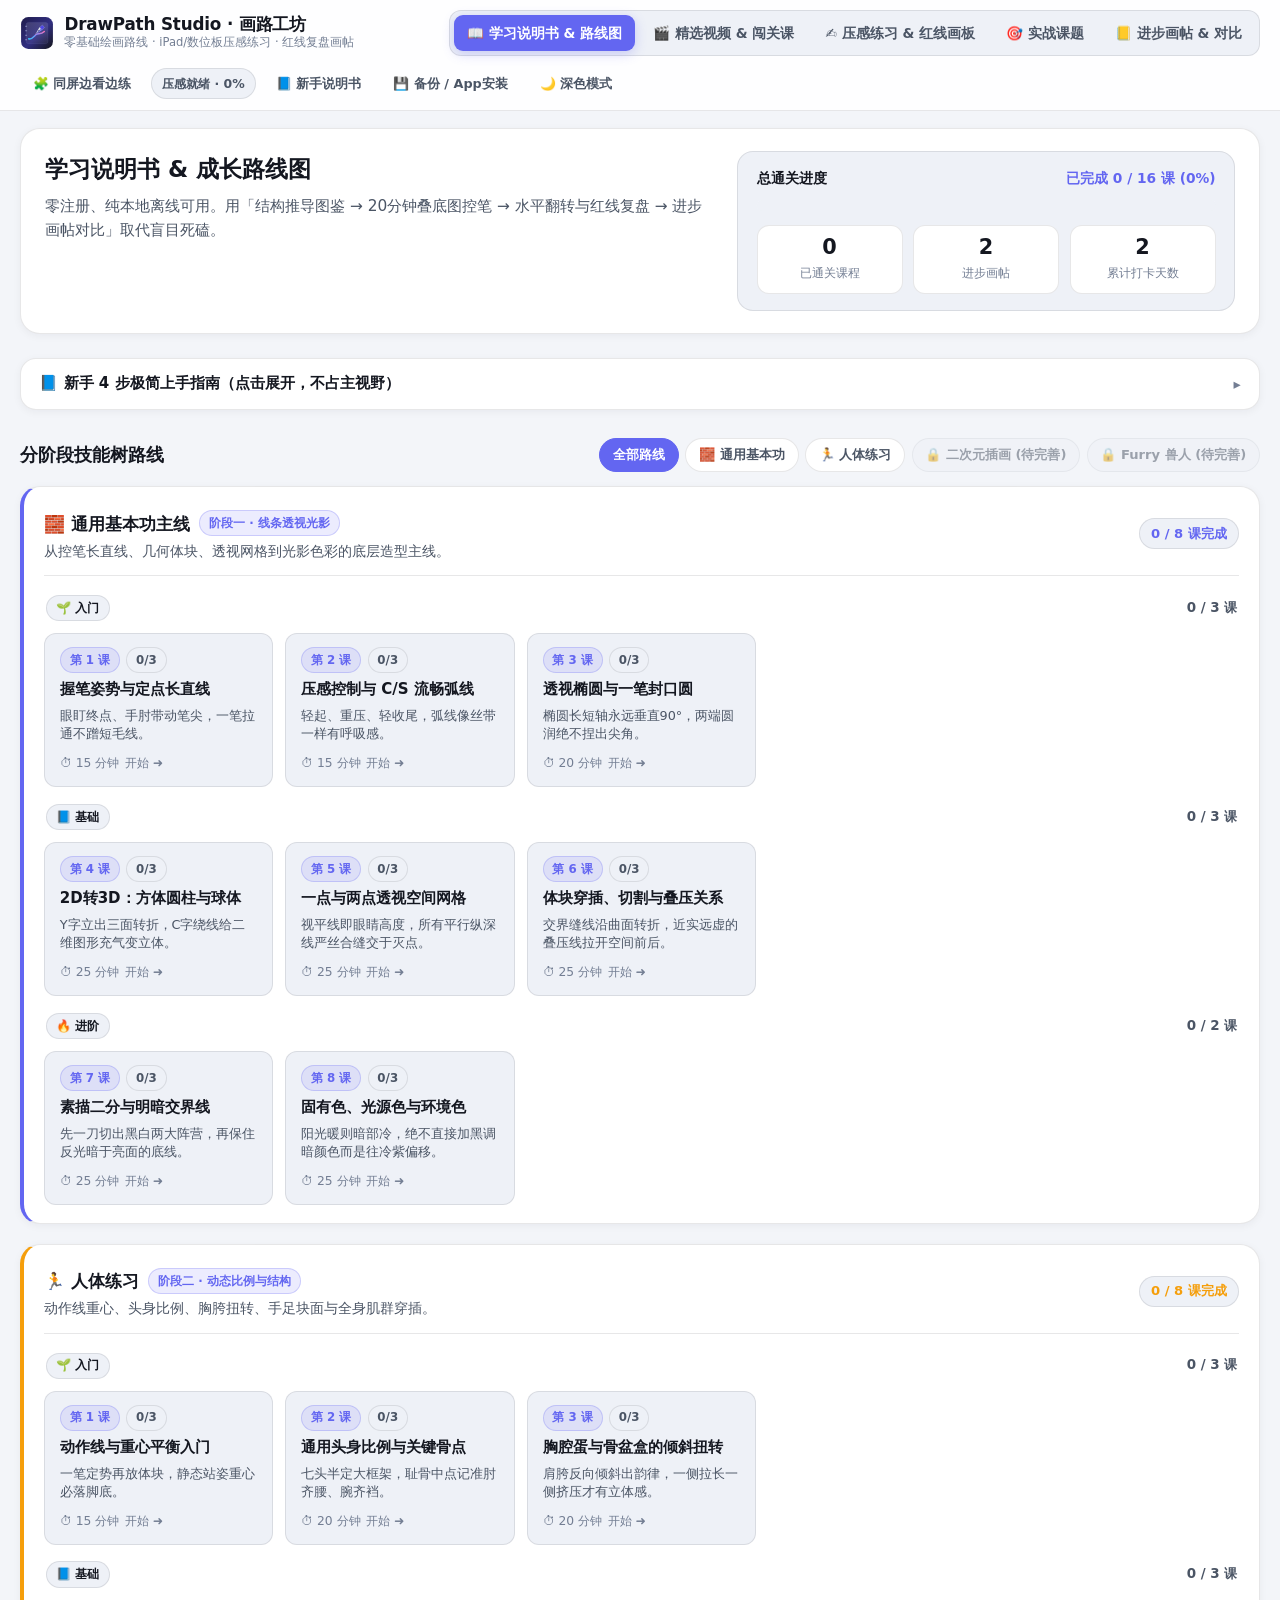
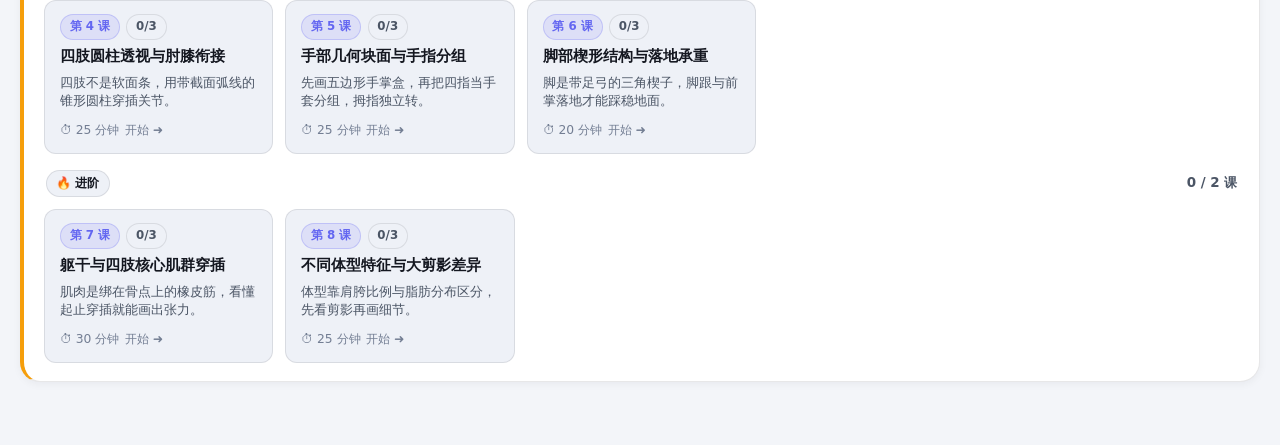
==== index.html @ d70377de "feat: initial release of DrawPath Studio (Core & Figure tracks active, Anime/Furry shelved for contr" ====
<!DOCTYPE html>
<html lang="zh-CN">
<head>
  <meta charset="UTF-8">
  <meta name="viewport" content="width=device-width, initial-scale=1.0, maximum-scale=1.0, user-scalable=no">
  <meta name="color-scheme" content="light dark">
  <meta name="theme-color" content="#13151a">
  <meta name="apple-mobile-web-app-capable" content="yes">
  <meta name="apple-mobile-web-app-status-bar-style" content="black-translucent">
  <meta name="apple-mobile-web-app-title" content="画路工坊">
  <title>DrawPath Studio · 画路工坊</title>
  <link rel="manifest" href="./manifest.webmanifest">
  <link rel="icon" href="./assets/icon.svg" type="image/svg+xml">
  <link rel="apple-touch-icon" href="./assets/icon.svg">
  <link rel="stylesheet" href="./styles/main.css">
</head>
<body>
  <header class="app-header">
    <div class="header-brand">
      <img src="./assets/icon.svg" alt="" class="brand-logo" width="34" height="34">
      <div class="brand-copy">
        <h1>DrawPath Studio · 画路工坊</h1>
        <span class="brand-subtitle">零基础绘画路线 · iPad/数位板压感练习 · 红线复盘画帖</span>
      </div>
    </div>

    <nav class="main-nav" aria-label="主功能导航">
      <button type="button" class="nav-tab active" data-view="roadmap">📖 学习说明书 &amp; 路线图</button>
      <button type="button" class="nav-tab" data-view="lessons">🎬 精选视频 &amp; 闯关课</button>
      <button type="button" class="nav-tab" data-view="canvas">✍️ 压感练习 &amp; 红线画板</button>
      <button type="button" class="nav-tab" data-view="challenges">🎯 实战课题</button>
      <button type="button" class="nav-tab" data-view="journal">📒 进步画帖 &amp; 对比</button>
    </nav>

    <div class="header-actions">
      <button type="button" id="btn-split-mode" class="btn btn-ghost btn-sm" aria-pressed="false" title="宽屏同屏模式：左边看课程或实战课题，右边直接画板练习">🧩 同屏边看边练</button>
      <span id="live-pressure-pill" class="pressure-pill" aria-live="polite">压感就绪 · 0%</span>
      <button type="button" id="btn-open-onboarding" class="btn btn-ghost btn-sm">📘 新手说明书</button>
      <button type="button" id="btn-open-backup" class="btn btn-ghost btn-sm">💾 备份 / App安装</button>
      <button type="button" id="btn-theme-toggle" class="btn btn-ghost btn-sm" aria-label="切换浅色或深色主题">🌓 切换主题</button>
    </div>
  </header>

  <main id="app-main" class="app-main">
    <!-- View 1: Roadmap & Onboarding -->
    <section id="view-roadmap" class="view-section active" aria-labelledby="heading-roadmap">
      <div class="roadmap-hero">
        <div class="roadmap-hero-copy">
          <h2 id="heading-roadmap">学习说明书 &amp; 成长路线图</h2>
          <p class="section-lead">零注册、纯本地离线可用。用「结构推导图鉴 → 20分钟叠底图控笔 → 水平翻转与红线复盘 → 进步画帖对比」取代盲目死磕。</p>
        </div>

        <div class="roadmap-stats-card">
          <div class="progress-summary-row">
            <label for="overall-progress-bar">总通关进度</label>
            <span id="overall-progress-text" class="progress-text">已完成 0 / 16 课 (0%)</span>
          </div>
          <progress id="overall-progress-bar" value="0" max="100" style="--brand-hue: 250;"></progress>
          <div class="stats-grid">
            <div class="stat-tile">
              <strong id="stat-completed-lessons" class="stat-value">0</strong>
              <span class="stat-label">已通关课程</span>
            </div>
            <div class="stat-tile">
              <strong id="stat-journal-count" class="stat-value">0</strong>
              <span class="stat-label">进步画帖</span>
            </div>
            <div class="stat-tile">
              <strong id="stat-streak-days" class="stat-value">0</strong>
              <span class="stat-label">累计打卡天数</span>
            </div>
          </div>
        </div>
      </div>

      <section class="roadmap-block" aria-label="新手上手指南">
        <details id="onboarding-details" class="onboarding-collapsible">
          <summary class="onboarding-summary-bar">📘 新手 4 步极简上手指南（点击展开，不占主视野）</summary>
          <div id="onboarding-cards-container" class="onboarding-grid"></div>
        </details>
      </section>

      <section class="roadmap-block" aria-labelledby="heading-skill-tree">
        <div class="section-header-row">
          <h3 id="heading-skill-tree">分阶段技能树路线</h3>
          <div class="track-filter-group" role="group" aria-label="按绘画路线筛选">
            <button type="button" class="track-filter-btn active" data-track="all">全部路线</button>
            <button type="button" class="track-filter-btn" data-track="core">🧱 通用基本功</button>
            <button type="button" class="track-filter-btn" data-track="figure">🏃 人体练习</button>
            <button type="button" class="track-filter-btn is-locked" disabled title="底图与课程完善中，暂未开放">🔒 二次元插画 (待完善)</button>
            <button type="button" class="track-filter-btn is-locked" disabled title="底图与课程完善中，暂未开放">🔒 Furry 兽人 (待完善)</button>
          </div>
        </div>
        <div id="skill-tree-container" class="skill-tree-container"></div>
      </section>
    </section>

    <!-- View 2: Lessons & Video Practice -->
    <section id="view-lessons" class="view-section" aria-labelledby="heading-lessons">
      <div class="view-toolbar-bar">
        <h2 id="heading-lessons">精选视频 &amp; 闯关课</h2>
        <div class="lessons-filter-controls">
          <div class="inline-control">
            <label for="lesson-track-select">筛选分支：</label>
            <select id="lesson-track-select">
              <option value="all">全部课程</option>
              <option value="core">🧱 通用基本功主线</option>
              <option value="figure">🏃 人体练习</option>
              <option value="anime" disabled>🔒 二次元角色插画 (待完善暂锁)</option>
              <option value="furry" disabled>🔒 Furry / 兽人专项 (待完善暂锁)</option>
            </select>
          </div>
          <div class="inline-control">
            <label for="lesson-tier-select">难度：</label>
            <select id="lesson-tier-select">
              <option value="all">全部难度</option>
              <option value="beginner">🌱 入门</option>
              <option value="foundation">📘 基础</option>
              <option value="advanced">🔥 进阶</option>
            </select>
          </div>
        </div>
      </div>

      <div class="lessons-layout">
        <aside id="lesson-list-sidebar" class="lesson-list-sidebar" aria-label="课程列表"></aside>
        <div id="lesson-detail-container" class="lesson-detail-container">
          <div class="empty-state">请从左侧选择一节闯关课开始学习。</div>
        </div>
      </div>
    </section>

    <!-- View 3: Pressure-Sensitive Canvas & Redline Studio -->
    <section id="view-canvas" class="view-section" aria-labelledby="heading-canvas">
      <div class="canvas-workspace-header">
        <h2 id="heading-canvas">压感练习 &amp; 红线画板</h2>
        <span class="workspace-tips">快捷键：Ctrl+Z 撤销 · Ctrl+Y 重做 · H 水平翻转 · iPad 请开启防误触</span>
      </div>

      <div class="canvas-toolbar canvas-toolbar-primary" role="toolbar" aria-label="画笔、颜色与压感工具栏">
        <div class="toolbar-group brush-group" role="group" aria-label="画笔模式">
          <button type="button" class="brush-btn active" data-brush="pencil" title="铅笔：压感同时控制粗细与浓淡">✏️ 铅笔</button>
          <button type="button" class="brush-btn" data-brush="gpen" title="G笔：二次元清脆勾线与出锋">🖋️ G笔</button>
          <button type="button" class="brush-btn" data-brush="redline" title="红线笔：半透明鲜亮批注纠错">🖍️ 红线笔</button>
          <button type="button" class="brush-btn" data-brush="marker" title="马克笔：平头半透明叠色与阴影二分">🖌️ 马克笔</button>
          <button type="button" class="brush-btn" data-brush="eraser" title="橡皮擦：擦除当前激活图层">🧽 橡皮</button>
        </div>

        <div class="toolbar-group color-group" role="group" aria-label="常用色板">
          <button type="button" class="color-swatch active" data-color="#1e293b" style="background-color: #1e293b;" aria-label="深墨灰 #1e293b"></button>
          <button type="button" class="color-swatch" data-color="#ef4444" style="background-color: #ef4444;" aria-label="纠错红 #ef4444"></button>
          <button type="button" class="color-swatch" data-color="#3b82f6" style="background-color: #3b82f6;" aria-label="草稿蓝 #3b82f6"></button>
          <button type="button" class="color-swatch" data-color="#10b981" style="background-color: #10b981;" aria-label="结构绿 #10b981"></button>
          <button type="button" class="color-swatch" data-color="#f59e0b" style="background-color: #f59e0b;" aria-label="暖橙黄 #f59e0b"></button>
          <button type="button" class="color-swatch" data-color="#8b5cf6" style="background-color: #8b5cf6;" aria-label="紫罗兰 #8b5cf6"></button>
          <button type="button" class="color-swatch color-swatch-light" data-color="#ffffff" style="background-color: #ffffff;" aria-label="纯白色 #ffffff"></button>
          <input type="color" id="canvas-color-picker" value="#1e293b" aria-label="自定义画笔颜色">
        </div>

        <div class="toolbar-group slider-group">
          <label for="brush-size-slider">粗细</label>
          <input type="range" id="brush-size-slider" min="1" max="60" value="8">
          <span id="brush-size-label" class="range-value">8px</span>
        </div>

        <div class="toolbar-group slider-group">
          <label for="brush-stabilizer-slider">抖动修正</label>
          <input type="range" id="brush-stabilizer-slider" min="0" max="10" value="3">
          <span id="brush-stabilizer-label" class="range-value">3</span>
        </div>

        <div class="toolbar-group">
          <label for="pressure-curve-select">压感曲线</label>
          <select id="pressure-curve-select">
            <option value="soft">柔和 (轻压敏锐)</option>
            <option value="normal" selected>标准 (线性)</option>
            <option value="hard">硬朗 (重压爆发)</option>
          </select>
        </div>

        <div class="toolbar-group">
          <label class="checkbox-pill">
            <input type="checkbox" id="toggle-pen-only">
            <span>仅触控笔防误触</span>
          </label>
        </div>
      </div>

      <div class="canvas-toolbar canvas-toolbar-secondary" role="toolbar" aria-label="底图、图层与保存控制栏">
        <div class="toolbar-group">
          <label for="canvas-template-select">练习底图</label>
          <select id="canvas-template-select">
            <option value="">无底图(白纸)</option>
          </select>
        </div>

        <div class="toolbar-group slider-group">
          <label for="template-opacity-slider">底图透明度</label>
          <input type="range" id="template-opacity-slider" min="0" max="100" value="45">
          <span id="template-opacity-label" class="range-value">45%</span>
        </div>

        <div class="toolbar-group">
          <label for="canvas-grid-select">网格</label>
          <select id="canvas-grid-select">
            <option value="none">无网格</option>
            <option value="grid">方格与三分线</option>
            <option value="perspective">两点透视射线</option>
            <option value="crosshair">中心十字对角线</option>
          </select>
        </div>

        <div class="toolbar-group">
          <input type="file" id="upload-redline-input" accept="image/*" hidden>
          <button type="button" id="btn-upload-redline" class="btn btn-sm">📂 导入外部作品画红线</button>
          <button type="button" id="btn-open-3d-modal" class="btn btn-sm btn-accent-subtle" title="打开 Sketchfab 3D 模型（电猫 Zeraora / 头骨 / 人体）与外部 3D 摆姿舱">🧊 3D 模型参考舱</button>
          <button type="button" id="btn-paste-clipboard-ref" class="btn btn-sm" title="将刚截取的 3D 模型截图 (Ctrl+V) 粘贴为半透明练习底图或悬浮参考">📋 粘贴3D截图 (Ctrl+V)</button>
          <button type="button" id="btn-toggle-ref-pinboard" class="btn btn-sm" aria-pressed="false" title="打开或关闭画板角落悬浮参考图小窗">📌 悬浮参考窗</button>
        </div>

        <div class="toolbar-group layer-group" role="group" aria-label="图层管理">
          <div class="layer-chip">
            <button type="button" class="layer-btn active" data-layer="draft">草稿层</button>
            <label class="layer-eye" title="显示或隐藏草稿层">
              <input type="checkbox" id="toggle-layer-draft" checked aria-label="显示草稿层"> 👁
            </label>
          </div>
          <div class="layer-chip">
            <button type="button" class="layer-btn" data-layer="ink">正稿/红线层</button>
            <label class="layer-eye" title="显示或隐藏正稿/红线层">
              <input type="checkbox" id="toggle-layer-ink" checked aria-label="显示正稿/红线层"> 👁
            </label>
          </div>
        </div>

        <div class="toolbar-group canvas-actions-group">
          <button type="button" id="btn-flip-horizontal" class="btn btn-sm" aria-pressed="false">🪞 水平翻转查崩坏</button>
          <button type="button" id="btn-canvas-undo" class="btn btn-sm">↩ 撤销</button>
          <button type="button" id="btn-canvas-redo" class="btn btn-sm">↪ 重做</button>
          <button type="button" id="btn-canvas-clear" class="btn btn-sm btn-danger-ghost">🗑 清空当前层</button>
          <button type="button" id="btn-save-to-journal" class="btn btn-primary btn-sm">💾 存入进步画帖</button>
          <button type="button" id="btn-download-png" class="btn btn-sm">⬇ 导出PNG</button>
        </div>
      </div>

      <div id="canvas-stage" class="canvas-stage">
        <div id="canvas-transform-wrapper" class="canvas-transform-wrapper">
          <canvas id="canvas-layer-template" width="1200" height="900"></canvas>
          <canvas id="canvas-layer-draft" width="1200" height="900"></canvas>
          <canvas id="canvas-layer-ink" width="1200" height="900"></canvas>
          <canvas id="canvas-layer-cursor" width="1200" height="900"></canvas>
        </div>

        <aside id="floating-ref-pinboard" class="floating-ref-pinboard" hidden aria-label="角落悬浮参考图小窗">
          <div id="floating-ref-pinboard-header" class="pinboard-header" title="按住此处拖动小窗位置">
            <span class="pinboard-title">📌 3D / 画师参考小窗</span>
            <div class="pinboard-header-actions">
              <button type="button" id="btn-pinboard-size" class="pinboard-icon-btn" title="切换小窗大小">小 / 大</button>
              <button type="button" id="btn-pinboard-to-template" class="pinboard-icon-btn pinboard-action-primary" title="将此图设为画布半透明底图用于描红蓝结构线">↘ 垫入画布当底图</button>
              <input type="file" id="pinboard-upload-input" accept="image/*" hidden>
              <button type="button" id="btn-pinboard-upload" class="pinboard-icon-btn" title="选择本地参考图">📂 换图</button>
              <button type="button" id="btn-pinboard-close" class="pinboard-icon-btn" aria-label="关闭悬浮参考窗">✕</button>
            </div>
          </div>
          <div class="pinboard-body">
            <img id="pinboard-img" class="pinboard-img" alt="参考图预览" hidden>
            <div id="pinboard-empty-hint" class="pinboard-empty-hint">
              <p><strong>还没贴入参考图</strong></p>
              <p>按 <code>Ctrl+V</code> 粘贴 3D 截图（如 Zeraora / Posemaniacs / PoseMy.Art），或点击上方 <strong>📂 换图</strong> 上传参考图。</p>
            </div>
          </div>
        </aside>
      </div>

      <div id="canvas-telemetry" class="canvas-telemetry">
        <span class="telemetry-item">输入设备：<strong id="telemetry-device">等待落笔</strong></span>
        <span class="telemetry-item">实时压感：<strong id="telemetry-pressure">0%</strong></span>
        <progress id="telemetry-pressure-bar" value="0" max="100"></progress>
        <span class="telemetry-item">笔锋倾角：<strong id="telemetry-tilt">0°, 0°</strong></span>
      </div>
    </section>

    <!-- View 4: Combined Practice Challenges & Random Prompt Generator -->
    <section id="view-challenges" class="view-section" aria-labelledby="heading-challenges">
      <div class="view-toolbar-bar">
        <div>
          <h2 id="heading-challenges">🎯 实战课题 &amp; 综合创作挑战</h2>
          <p class="section-sub">把学到的结构、人体与光影串起来画整张练习，支持一键带构图框进画板或用外部 App 交作业。</p>
        </div>
      </div>

      <div id="challenge-random-card" class="challenge-random-card">
        <div class="challenge-random-header">
          <div>
            <h3>🎲 随机灵感出题器</h3>
            <p class="section-sub">不知道画什么？抽一道「构图 + 画风 + 姿态 + 光影」组合题直接开练！</p>
          </div>
          <button type="button" id="btn-roll-challenge" class="btn btn-primary">🎲 随机抽一道综合题</button>
        </div>
        <div id="random-challenge-output" class="random-challenge-output"></div>
      </div>

      <div class="challenge-filter-bar">
        <div class="challenge-tier-group" role="group" aria-label="按难度筛选实战课题">
          <button type="button" class="challenge-tier-btn active" data-tier="all">全部难度</button>
          <button type="button" class="challenge-tier-btn" data-tier="beginner">🌱 入门</button>
          <button type="button" class="challenge-tier-btn" data-tier="foundation">📘 基础</button>
          <button type="button" class="challenge-tier-btn" data-tier="advanced">🔥 进阶</button>
        </div>

        <select id="challenge-track-select" aria-label="按路线筛选课题">
          <option value="all">全部路线</option>
          <option value="core">🧱 通用基本功</option>
          <option value="figure">🏃 人体练习</option>
          <option value="anime" disabled>🔒 二次元插画 (待完善暂锁)</option>
          <option value="furry" disabled>🔒 Furry 兽人 (待完善暂锁)</option>
        </select>
      </div>

      <div id="challenge-list-grid" class="challenge-grid"></div>
    </section>

    <!-- View 5: Progress Journal & Before/After Comparator -->
    <section id="view-journal" class="view-section" aria-labelledby="heading-journal">
      <div class="view-toolbar-bar">
        <div class="journal-title-block">
          <h2 id="heading-journal">进步画帖 &amp; 对比墙</h2>
          <p class="section-sub">把网页控笔练图、Procreate/CSP 外部临摹和红线复盘按时间线存下来，随时生成前后对比分享卡。</p>
        </div>
        <div class="journal-actions">
          <button type="button" id="btn-new-external-post" class="btn btn-primary">📤 上传外部App作品打卡</button>
          <button type="button" id="btn-open-compare" class="btn btn-secondary">⚖️ 前后进步对比 &amp; 生成分享卡</button>
        </div>
      </div>

      <div class="journal-filters-bar">
        <select id="journal-filter-track" aria-label="按路线筛选画帖">
          <option value="all">全部路线</option>
          <option value="core">🧱 通用基本功</option>
          <option value="figure">🏃 人体练习</option>
          <option value="anime" disabled>🔒 二次元插画 (待完善暂锁)</option>
          <option value="furry" disabled>🔒 Furry 兽人 (待完善暂锁)</option>
        </select>

        <select id="journal-filter-source" aria-label="按来源筛选画帖">
          <option value="all">全部来源</option>
          <option value="web">✍️ 网页压感练习</option>
          <option value="external">📱 外部App作品</option>
          <option value="redline">🖍️ 红线复盘</option>
        </select>

        <input type="search" id="journal-search-input" placeholder="🔍 搜索画帖标题、心得或课程..." aria-label="搜索画帖">
      </div>

      <div id="journal-gallery-grid" class="journal-gallery-grid"></div>
    </section>
  </main>

  <!-- Dialog 1: Beginner Onboarding Manual -->
  <dialog id="dialog-onboarding" closedby="any" aria-labelledby="title-onboarding">
    <div class="dialog-header">
      <h2 id="title-onboarding">📘 DrawPath Studio 新手学习说明书</h2>
      <form method="dialog">
        <button type="submit" class="dialog-close-btn" aria-label="关闭说明书">✕</button>
      </form>
    </div>
    <div class="dialog-body onboarding-manual-content">
      <div class="manual-block">
        <h3>1. 为什么新手建议从「控笔 + 体块」而不是直接画完稿头像开始？</h3>
        <p>很多新手卡在「眼睛会了手不会」：线条抖、脸型左右歪、人体像塞棉花。每天只花 <strong>20 分钟</strong>，先在练习画板里叠着透视网格和体块底图练稳手腕、分清正面/侧面交界线，再去画人体动态、二次元或 Furry，进步速度会翻倍。</p>
      </div>
      <div class="manual-block">
        <h3>2. 两大秒懂自检神技：水平翻转 + 红线复盘</h3>
        <ul>
          <li><strong>🪞 水平翻转查崩坏（快捷键 H）</strong>：大脑看久了自己的画会自动“脑补对称”。点一下水平翻转，歪掉的下巴、跑偏的眼位、倾斜的重心会立刻暴露。</li>
          <li><strong>🖍️ 外部软件 + 红线工作流</strong>：在 Procreate / Clip Studio Paint / SAI 画完后，点击画板里的「📂 导入外部作品画红线」，它会自动放到低层并切到「正稿/红线层」与红色纠错笔，直接圈出透视与结构问题并存入画帖复盘！</li>
        </ul>
      </div>
      <div class="manual-block">
        <h3>3. iPad Apple Pencil &amp; 数位板压感设置贴士</h3>
        <ul>
          <li>在画板顶部勾选 <strong>「仅触控笔防误触」</strong>，手掌就能自然贴在 iPad 屏幕上画画而不会误触线条。</li>
          <li>线条太抖时把 <strong>「抖动修正」</strong> 调到 4~7；想轻松画出最细笔锋可以把 <strong>「压感曲线」</strong> 设为「柔和」。</li>
          <li>没有数位板用鼠标时，画板会自动根据运笔速度模拟粗细出锋，同样能练控笔与结构推导！</li>
        </ul>
      </div>
      <div class="manual-block">
        <h3>4. 添加到主屏幕变成独立离线 App (PWA)</h3>
        <p>在 iPad Safari 点击右上角「分享」→「添加到主屏幕」，或在电脑 Chrome / Edge 地址栏右侧点击「安装」，即可像本地软件一样全屏运行、离线练画。</p>
      </div>
    </div>
    <div class="dialog-footer">
      <form method="dialog">
        <button type="submit" class="btn btn-primary">明白了，开始我的绘画之旅！</button>
      </form>
    </div>
  </dialog>

  <!-- Dialog 2: Save Post / External Upload -->
  <dialog id="dialog-save-post" closedby="any" aria-labelledby="title-save-post">
    <div class="dialog-header">
      <h2 id="title-save-post">💾 存入进步画帖</h2>
      <form method="dialog">
        <button type="submit" class="dialog-close-btn" aria-label="关闭弹窗">✕</button>
      </form>
    </div>
    <form id="save-post-form" class="dialog-body form-stack">
      <div class="post-preview-container">
        <img id="post-preview-img" src="" alt="作品缩略图预览" hidden>
      </div>

      <div class="form-field">
        <label for="post-title-input">作品标题</label>
        <input type="text" id="post-title-input" required placeholder="例如：Day 2 · 二次元十字球侧面与下颌线练习">
      </div>

      <div class="form-row-2">
        <div class="form-field">
          <label for="post-lesson-select">关联课程</label>
          <select id="post-lesson-select"></select>
        </div>
        <div class="form-field">
          <label for="post-source-select">作品来源</label>
          <select id="post-source-select">
            <option value="web">✍️ 网页压感练习</option>
            <option value="external">📱 外部App打卡 (Procreate/CSP)</option>
            <option value="redline">🖍️ 红线复盘纠错</option>
          </select>
        </div>
      </div>

      <div class="form-row-2">
        <div class="form-field">
          <label for="post-duration-input">练习时长 (分钟)</label>
          <input type="number" id="post-duration-input" min="1" max="600" value="20">
        </div>
        <div class="form-field">
          <label for="post-rating-select">本次自评</label>
          <select id="post-rating-select">
            <option value="5">⭐⭐⭐⭐⭐ 5分 · 超有手感</option>
            <option value="4">⭐⭐⭐⭐ 4分 · 结构顺手</option>
            <option value="3" selected>⭐⭐⭐ 3分 · 正常推进</option>
            <option value="2">⭐⭐ 2分 · 发现卡点</option>
            <option value="1">⭐ 1分 · 初次摸索</option>
          </select>
        </div>
      </div>

      <div class="form-field">
        <label for="post-notes-input">练习心得 / 水平翻转自检记录</label>
        <textarea id="post-notes-input" rows="3" placeholder="记录今天抓住了哪个结构关键，或者准备重点改哪里..."></textarea>
      </div>

      <div class="dialog-footer-actions">
        <button type="button" id="btn-send-upload-to-redline" class="btn btn-secondary">🖍️ 送入画板做红线批注</button>
        <button type="submit" id="btn-confirm-save-post" class="btn btn-primary">✅ 确认存入画帖</button>
      </div>
    </form>
  </dialog>

  <!-- Dialog 3: Add Custom Bilibili / YouTube Video -->
  <dialog id="dialog-add-video" closedby="any" aria-labelledby="title-add-video">
    <div class="dialog-header">
      <h2 id="title-add-video">🎬 收藏自定义教学视频</h2>
      <form method="dialog">
        <button type="submit" class="dialog-close-btn" aria-label="关闭弹窗">✕</button>
      </form>
    </div>
    <form id="add-video-form" class="dialog-body form-stack">
      <input type="hidden" id="custom-video-lesson-id" value="">

      <div class="form-field">
        <label for="custom-video-title">视频标题</label>
        <input type="text" id="custom-video-title" required placeholder="例如：零基础彻底讲透二次元十字球透视">
      </div>

      <div class="form-field">
        <label for="custom-video-url">B站 / YouTube 链接 (支持自动内嵌播放)</label>
        <input type="text" id="custom-video-url" required placeholder="粘贴 https://www.bilibili.com/video/BV... 或 YouTube 视频链接">
      </div>

      <div class="form-field">
        <label for="custom-video-author">UP主 / 作者名</label>
        <input type="text" id="custom-video-author" placeholder="例如：某绘画讲师">
      </div>

      <div class="form-field">
        <label for="custom-video-notes">重点时间轴 / 学习笔记</label>
        <textarea id="custom-video-notes" rows="3" placeholder="例如：02:15 侧脸颧骨转折点，06:40 耳朵位置高低对比"></textarea>
      </div>

      <div class="dialog-footer-actions">
        <button type="submit" class="btn btn-primary">➕ 添加并关联本课</button>
      </div>
    </form>
  </dialog>

  <!-- Dialog 4: Before / After Progress Comparator -->
  <dialog id="dialog-compare" class="dialog-wide" closedby="any" aria-labelledby="title-compare">
    <div class="dialog-header">
      <h2 id="title-compare">⚖️ 前后进步对比 &amp; 生成分享卡</h2>
      <form method="dialog">
        <button type="submit" class="dialog-close-btn" aria-label="关闭弹窗">✕</button>
      </form>
    </div>
    <div class="dialog-body">
      <div class="compare-controls">
        <div class="form-field">
          <label for="compare-select-before">对比起点 (Before)</label>
          <select id="compare-select-before"></select>
        </div>
        <div class="form-field">
          <label for="compare-select-after">最新进步 (After)</label>
          <select id="compare-select-after"></select>
        </div>
      </div>

      <div class="compare-canvas-wrap">
        <canvas id="compare-export-canvas" width="1400" height="820"></canvas>
      </div>

      <div class="dialog-footer-actions">
        <button type="button" id="btn-download-compare-card" class="btn btn-primary">⬇ 下载高清进步对比卡 PNG</button>
        <form method="dialog">
          <button type="submit" class="btn btn-ghost">关闭</button>
        </form>
      </div>
    </div>
  </dialog>

  <!-- Dialog 5: Local Backup & PWA Install Guide -->
  <dialog id="dialog-backup" closedby="any" aria-labelledby="title-backup">
    <div class="dialog-header">
      <h2 id="title-backup">💾 数据备份 &amp; App 安装指南</h2>
      <form method="dialog">
        <button type="submit" class="dialog-close-btn" aria-label="关闭弹窗">✕</button>
      </form>
    </div>
    <div class="dialog-body backup-dialog-body">
      <section class="backup-section">
        <h3>1. 纯本地数据备份与跨设备迁移 (零注册)</h3>
        <p>你的所有课程打卡进度、收藏视频与进步画帖图片都保存在浏览器本地 IndexedDB 中，不会上传任何服务器。换设备（例如从电脑同步到 iPad）或清理浏览器前，建议导出 JSON 备份：</p>
        <div class="backup-actions-row">
          <button type="button" id="btn-export-json" class="btn btn-primary">📤 导出完整 JSON 备份</button>
          <div class="import-group">
            <input type="file" id="input-import-json" accept="application/json">
            <button type="button" id="btn-import-json" class="btn btn-secondary">📥 恢复导入备份</button>
          </div>
        </div>
      </section>

      <section class="backup-section">
        <h3>2. 安装为 iPad / 桌面独立 App (支持离线练习)</h3>
        <div class="pwa-guide-grid">
          <div class="pwa-guide-card">
            <h4>📱 iPad / iPhone (Safari)</h4>
            <ol>
              <li>用 Safari 打开本站（建议使用 HTTPS 或本地局域网地址）。</li>
              <li>点击浏览器右上角的 <strong>「分享」</strong> 图标（方框带向上箭头）。</li>
              <li>在菜单中往下滑，选择 <strong>「添加到主屏幕」</strong> → 点击「添加」。</li>
              <li>从桌面图标启动即可全屏无地址栏，配合 Apple Pencil 防误触顺滑练画！</li>
            </ol>
          </div>
          <div class="pwa-guide-card">
            <h4>💻 Windows / macOS (Chrome / Edge)</h4>
            <ol>
              <li>在地址栏右侧找到 <strong>「安装 DrawPath Studio」</strong> 图标（带加号的电脑/应用图标）。</li>
              <li>点击 <strong>「安装」</strong>，网站会作为独立窗口程序出现在桌面或开始菜单。</li>
              <li>支持数位板 Wintab / Windows Ink 真实压感，无网环境下也能查看教程与画图！</li>
            </ol>
          </div>
        </div>
      </section>
    </div>
    <div class="dialog-footer">
      <form method="dialog">
        <button type="submit" class="btn btn-ghost">关闭</button>
      </form>
    </div>
  </dialog>

  <!-- Dialog 6: 3D Reference Studio (Sketchfab & External 3D Pose Tools) -->
  <dialog id="dialog-3d-studio" class="dialog-wide" closedby="any" aria-labelledby="title-3d-studio">
    <div class="dialog-header">
      <h2 id="title-3d-studio">🧊 3D 模型旋转参考舱 · Sketchfab &amp; 三大摆姿站</h2>
      <form method="dialog">
        <button type="submit" class="dialog-close-btn" aria-label="关闭弹窗">✕</button>
      </form>
    </div>
    <div class="dialog-body pose3d-dialog-body">
      <div class="pose3d-topbar">
        <div id="pose3d-preset-pills" class="pose3d-preset-pills" role="group" aria-label="精选教学 3D 模型预设"></div>
        <form id="pose3d-search-form" class="pose3d-search-bar">
          <input type="search" id="pose3d-search-input" placeholder="输入 Sketchfab 关键词（如 Zeraora / Kemono / Asaro）或直接粘贴模型链接…" aria-label="搜索 Sketchfab 3D 模型或粘贴链接">
          <button type="submit" id="btn-pose3d-search" class="btn btn-primary btn-sm">🔍 搜 Sketchfab 3D 模型</button>
        </form>
      </div>

      <div id="pose3d-results-strip" class="pose3d-results-strip" aria-label="Sketchfab 候选 3D 模型缩略图"></div>

      <div id="pose3d-iframe-stage" class="pose3d-iframe-stage"></div>

      <div class="pose3d-stage-footer">
        <div id="pose3d-tip-banner" class="pose3d-tip-banner"></div>
        <div class="pose3d-stage-actions">
          <button type="button" id="btn-pose3d-dock-split" class="btn btn-secondary btn-sm">🧩 开启「左 3D 模型 + 右压感画板」同屏边看边练</button>
        </div>
      </div>

      <div class="pose3d-external-section">
        <div class="pose3d-external-head">
          <strong>🌐 外部 3D 摆姿神站联动（Posemaniacs · PoseMy.Art · JustSketch.me）</strong>
          <span class="pose3d-workflow-tip">💡 旋转到想练的角度 → Win+Shift+S / iPad 截屏复制 → 在画板按 Ctrl+V 即可一键垫底描结构线或贴到角落悬浮窗对临！</span>
        </div>
        <div id="pose3d-external-sites" class="external-3d-sites-bar"></div>
      </div>
    </div>
  </dialog>

  <script type="module" src="./js/app.js"></script>
</body>
</html>
---- styles/main.css ----
/* ==========================================================================
   DrawPath Studio · 画路工坊 — Design System & Responsive Styles
   ========================================================================== */

:root {
  color-scheme: light dark;

  --brand-hue: 250;
  --brand: #6366f1;
  --brand-hover: #4f46e5;
  --brand-soft: rgba(99, 102, 241, 0.12);
  --brand-glow: rgba(99, 102, 241, 0.28);

  --accent-pink: #ec4899;
  --accent-amber: #f59e0b;
  --accent-emerald: #10b981;
  --accent-red: #ef4444;
  --accent-blue: #3b82f6;

  /* Light Theme Tokens */
  --bg-app: #f3f5f9;
  --bg-surface: #ffffff;
  --bg-elevated: #eef1f7;
  --bg-header: rgba(255, 255, 255, 0.88);
  --bg-canvas-mat: #dde2ec;

  --text-primary: #141720;
  --text-secondary: #4b5565;
  --text-muted: #737e93;

  --border-subtle: rgba(20, 23, 32, 0.1);
  --border-strong: rgba(20, 23, 32, 0.2);

  --shadow-sm: 0 2px 8px rgba(15, 23, 42, 0.05);
  --shadow-md: 0 8px 24px rgba(15, 23, 42, 0.08);
  --shadow-lg: 0 18px 48px rgba(15, 23, 42, 0.16);

  --radius-sm: 8px;
  --radius-md: 12px;
  --radius-lg: 16px;
  --radius-xl: 20px;

  --font-sans: system-ui, -apple-system, "Segoe UI", "PingFang SC", "Hiragino Sans GB", "Microsoft YaHei", sans-serif;
  --font-mono: ui-monospace, SFMono-Regular, Menlo, Monaco, Consolas, monospace;
}

@media (prefers-color-scheme: dark) {
  :root:not([data-theme="light"]) {
    --bg-app: #13151a;
    --bg-surface: #1b1e26;
    --bg-elevated: #242834;
    --bg-header: rgba(19, 21, 26, 0.88);
    --bg-canvas-mat: #0c0e12;

    --text-primary: #f1f5f9;
    --text-secondary: #b4bfd4;
    --text-muted: #7e89a2;

    --border-subtle: rgba(255, 255, 255, 0.09);
    --border-strong: rgba(255, 255, 255, 0.18);

    --brand: #818cf8;
    --brand-hover: #6366f1;
    --brand-soft: rgba(129, 140, 248, 0.16);
    --brand-glow: rgba(129, 140, 248, 0.34);

    --shadow-sm: 0 2px 8px rgba(0, 0, 0, 0.28);
    --shadow-md: 0 10px 28px rgba(0, 0, 0, 0.36);
    --shadow-lg: 0 22px 54px rgba(0, 0, 0, 0.55);
  }
}

:root[data-theme="dark"],
[data-theme="dark"] {
  color-scheme: dark;
  --bg-app: #13151a;
  --bg-surface: #1b1e26;
  --bg-elevated: #242834;
  --bg-header: rgba(19, 21, 26, 0.88);
  --bg-canvas-mat: #0c0e12;

  --text-primary: #f1f5f9;
  --text-secondary: #b4bfd4;
  --text-muted: #7e89a2;

  --border-subtle: rgba(255, 255, 255, 0.09);
  --border-strong: rgba(255, 255, 255, 0.18);

  --brand: #818cf8;
  --brand-hover: #6366f1;
  --brand-soft: rgba(129, 140, 248, 0.16);
  --brand-glow: rgba(129, 140, 248, 0.34);

  --shadow-sm: 0 2px 8px rgba(0, 0, 0, 0.28);
  --shadow-md: 0 10px 28px rgba(0, 0, 0, 0.36);
  --shadow-lg: 0 22px 54px rgba(0, 0, 0, 0.55);
}

:root[data-theme="light"],
[data-theme="light"] {
  color-scheme: light;
  --bg-app: #f3f5f9;
  --bg-surface: #ffffff;
  --bg-elevated: #eef1f7;
  --bg-header: rgba(255, 255, 255, 0.88);
  --bg-canvas-mat: #dde2ec;

  --text-primary: #141720;
  --text-secondary: #4b5565;
  --text-muted: #737e93;

  --border-subtle: rgba(20, 23, 32, 0.1);
  --border-strong: rgba(20, 23, 32, 0.2);

  --brand: #6366f1;
  --brand-hover: #4f46e5;
  --brand-soft: rgba(99, 102, 241, 0.12);
  --brand-glow: rgba(99, 102, 241, 0.28);

  --shadow-sm: 0 2px 8px rgba(15, 23, 42, 0.05);
  --shadow-md: 0 8px 24px rgba(15, 23, 42, 0.08);
  --shadow-lg: 0 18px 48px rgba(15, 23, 42, 0.16);
}

*,
*::before,
*::after {
  box-sizing: border-box;
}

html,
body {
  margin: 0;
  padding: 0;
  min-height: 100%;
  background-color: var(--bg-app);
  color: var(--text-primary);
  font-family: var(--font-sans);
  line-height: 1.55;
  -webkit-font-smoothing: antialiased;
}

h1, h2, h3, h4, p {
  margin-top: 0;
}

button,
input,
select,
textarea {
  font: inherit;
  color: inherit;
}

button {
  cursor: pointer;
}

img {
  max-width: 100%;
  display: block;
}

[hidden] {
  display: none !important;
}

:focus-visible {
  outline: 2px solid var(--brand);
  outline-offset: 2px;
}

/* ==========================================================================
   Header & Navigation
   ========================================================================== */

.app-header {
  position: sticky;
  top: 0;
  z-index: 40;
  display: flex;
  flex-wrap: wrap;
  align-items: center;
  justify-content: space-between;
  gap: 0.75rem 1rem;
  padding: 0.65rem 1.25rem;
  background: var(--bg-header);
  backdrop-filter: blur(14px);
  -webkit-backdrop-filter: blur(14px);
  border-bottom: 1px solid var(--border-subtle);
}

.header-brand {
  display: flex;
  align-items: center;
  gap: 0.65rem;
}

.brand-logo {
  width: 34px;
  height: 34px;
  border-radius: 9px;
  flex-shrink: 0;
}

.brand-copy h1 {
  margin: 0;
  font-size: 1.05rem;
  font-weight: 750;
  letter-spacing: -0.01em;
  line-height: 1.2;
}

.brand-subtitle {
  display: block;
  font-size: 0.72rem;
  color: var(--text-muted);
}

.main-nav {
  display: flex;
  flex-wrap: wrap;
  align-items: center;
  gap: 0.35rem;
  padding: 0.25rem;
  background: var(--bg-elevated);
  border-radius: 12px;
  border: 1px solid var(--border-subtle);
}

.nav-tab {
  border: none;
  background: transparent;
  color: var(--text-secondary);
  padding: 0.45rem 0.8rem;
  border-radius: 9px;
  font-size: 0.85rem;
  font-weight: 600;
  white-space: nowrap;
  transition: background-color 0.16s ease, color 0.16s ease, box-shadow 0.16s ease;
}

.nav-tab:hover {
  color: var(--text-primary);
  background: var(--brand-soft);
}

.nav-tab.active {
  background: var(--brand);
  color: #ffffff;
  box-shadow: 0 3px 12px var(--brand-glow);
}

.header-actions {
  display: flex;
  flex-wrap: wrap;
  align-items: center;
  gap: 0.45rem;
}

.pressure-pill {
  display: inline-flex;
  align-items: center;
  gap: 0.35rem;
  padding: 0.32rem 0.65rem;
  border-radius: 999px;
  font-size: 0.78rem;
  font-weight: 600;
  font-variant-numeric: tabular-nums;
  background: var(--bg-elevated);
  border: 1px solid var(--border-subtle);
  color: var(--text-secondary);
  white-space: nowrap;
}

.pressure-pill.active,
.pressure-pill.pen-active {
  border-color: var(--accent-emerald);
  color: var(--accent-emerald);
  background: rgba(16, 185, 129, 0.12);
}

/* ==========================================================================
   Shared Buttons, Badges & Form Controls
   ========================================================================== */

.btn {
  display: inline-flex;
  align-items: center;
  justify-content: center;
  gap: 0.35rem;
  padding: 0.5rem 0.95rem;
  border-radius: var(--radius-sm);
  border: 1px solid var(--border-subtle);
  background: var(--bg-surface);
  color: var(--text-primary);
  font-size: 0.86rem;
  font-weight: 600;
  line-height: 1.2;
  white-space: nowrap;
  text-decoration: none;
  transition: transform 0.1s ease, background-color 0.16s ease, border-color 0.16s ease, box-shadow 0.16s ease;
}

.btn:hover:not(:disabled) {
  background: var(--bg-elevated);
  border-color: var(--border-strong);
}

.btn:active:not(:disabled) {
  transform: translateY(1px);
}

.btn:disabled {
  opacity: 0.45;
  cursor: not-allowed;
}

.btn-sm {
  padding: 0.38rem 0.72rem;
  font-size: 0.8rem;
}

.btn-primary {
  background: var(--brand);
  border-color: var(--brand);
  color: #ffffff;
  box-shadow: 0 3px 12px var(--brand-glow);
}

.btn-primary:hover:not(:disabled) {
  background: var(--brand-hover);
  border-color: var(--brand-hover);
  color: #ffffff;
}

.btn-secondary {
  background: var(--brand-soft);
  border-color: rgba(99, 102, 241, 0.28);
  color: var(--brand);
}

.btn-secondary:hover:not(:disabled) {
  background: rgba(99, 102, 241, 0.22);
}

.btn-ghost {
  background: transparent;
  border-color: transparent;
  color: var(--text-secondary);
}

.btn-ghost:hover:not(:disabled) {
  background: var(--bg-elevated);
  color: var(--text-primary);
  border-color: var(--border-subtle);
}

.btn-danger,
.btn-danger-ghost:hover:not(:disabled),
.btn-danger-subtle:hover:not(:disabled) {
  background: rgba(239, 68, 68, 0.12);
  border-color: rgba(239, 68, 68, 0.35);
  color: var(--accent-red);
}

.btn-danger-subtle.is-confirming {
  background: var(--accent-red);
  border-color: var(--accent-red);
  color: #ffffff;
}

.btn.active,
#btn-split-mode.active,
#btn-flip-horizontal.active {
  background: var(--brand);
  border-color: var(--brand);
  color: #ffffff;
  box-shadow: 0 2px 10px var(--brand-glow);
}

.badge {
  display: inline-flex;
  align-items: center;
  gap: 0.25rem;
  padding: 0.18rem 0.55rem;
  border-radius: 999px;
  font-size: 0.74rem;
  font-weight: 650;
  background: var(--bg-elevated);
  color: var(--text-secondary);
  border: 1px solid var(--border-subtle);
}

.badge-track {
  background: var(--brand-soft);
  color: var(--brand);
  border-color: rgba(99, 102, 241, 0.25);
}

.badge-completed,
.badge-success {
  background: rgba(16, 185, 129, 0.14);
  color: var(--accent-emerald);
  border-color: rgba(16, 185, 129, 0.3);
}

.badge-source,
.badge-web {
  background: rgba(59, 130, 246, 0.12);
  color: var(--accent-blue);
  border-color: rgba(59, 130, 246, 0.25);
}

.badge-external {
  background: rgba(16, 185, 129, 0.12);
  color: var(--accent-emerald);
  border-color: rgba(16, 185, 129, 0.28);
}

.badge-redline {
  background: rgba(239, 68, 68, 0.12);
  color: var(--accent-red);
  border-color: rgba(239, 68, 68, 0.28);
}

.badge-difficulty {
  background: rgba(245, 158, 11, 0.12);
  color: var(--accent-amber);
  border-color: rgba(245, 158, 11, 0.28);
}

select,
input[type="text"],
input[type="number"],
input[type="search"],
input[type="url"],
textarea {
  background: var(--bg-surface);
  border: 1px solid var(--border-strong);
  border-radius: var(--radius-sm);
  padding: 0.44rem 0.68rem;
  font-size: 0.88rem;
  color: var(--text-primary);
  max-width: 100%;
  min-width: 0;
  transition: border-color 0.15s ease, box-shadow 0.15s ease;
}

select:focus,
input[type="text"]:focus,
input[type="number"]:focus,
input[type="search"]:focus,
input[type="url"]:focus,
textarea:focus {
  outline: none;
  border-color: var(--brand);
  box-shadow: 0 0 0 3px var(--brand-soft);
}

progress {
  -webkit-appearance: none;
  appearance: none;
  height: 10px;
  border: none;
  border-radius: 999px;
  overflow: hidden;
  background: var(--bg-elevated);
  accent-color: hsl(var(--brand-hue, 250) 78% 60%);
}

progress::-webkit-progress-bar {
  background: var(--bg-elevated);
  border-radius: 999px;
}

progress::-webkit-progress-value {
  background: linear-gradient(90deg, hsl(var(--brand-hue, 250) 80% 60%), #ec4899);
  border-radius: 999px;
  transition: width 0.3s ease;
}

progress::-moz-progress-bar {
  background: linear-gradient(90deg, hsl(var(--brand-hue, 250) 80% 60%), #ec4899);
  border-radius: 999px;
}

/* ==========================================================================
   Main Container & View Switching & Split-Screen Mode
   ========================================================================== */

.app-main {
  max-width: 1440px;
  margin: 0 auto;
  padding: 1.1rem 1.25rem 2.2rem;
}

.view-section {
  display: none;
  min-width: 0;
  max-width: 100%;
}

.view-section.active {
  display: block;
  animation: fadeSlideUp 0.18s ease-out;
}

#view-canvas.view-section.active {
  display: flex;
  flex-direction: column;
  gap: 0.65rem;
}

@keyframes fadeSlideUp {
  from {
    opacity: 0;
    transform: translateY(6px);
  }
  to {
    opacity: 1;
    transform: translateY(0);
  }
}

/* Split-Screen Side-by-Side Mode on >= 1024px */
@media (min-width: 1024px) {
  body.split-mode .app-main {
    max-width: 100%;
    padding: 0.85rem 1rem 1.25rem;
    display: grid;
    grid-template-columns: minmax(380px, 0.92fr) minmax(540px, 1.35fr);
    gap: 1rem;
    align-items: start;
  }

  body.split-mode #view-roadmap,
  body.split-mode #view-journal,
  body.split-mode #view-lessons,
  body.split-mode #view-challenges {
    display: none;
  }

  body.split-mode #view-lessons.split-active-left,
  body.split-mode #view-challenges.split-active-left,
  body.split-mode .app-main:not(:has(.split-active-left)) #view-lessons {
    grid-column: 1;
    display: flex;
    flex-direction: column;
    max-height: calc(100dvh - 88px);
    overflow-y: auto;
    padding-right: 0.35rem;
  }

  body.split-mode #view-canvas {
    grid-column: 2;
    display: flex;
    flex-direction: column;
    gap: 0.55rem;
    position: sticky;
    top: 76px;
  }

  body.split-mode .lessons-layout {
    grid-template-columns: 1fr;
    gap: 0.85rem;
  }

  body.split-mode .lesson-list-sidebar {
    max-height: 210px;
    overflow-y: auto;
    display: grid;
    grid-template-columns: repeat(auto-fill, minmax(min(100%, 195px), 1fr));
    gap: 0.5rem;
  }

  body.split-mode #view-challenges .challenge-grid {
    grid-template-columns: 1fr;
  }
}

/* ==========================================================================
   View 1: Roadmap & Onboarding
   ========================================================================== */

.roadmap-hero {
  display: grid;
  grid-template-columns: 1.35fr 1fr;
  gap: 1.25rem;
  padding: 1.35rem 1.5rem;
  background: var(--bg-surface);
  border: 1px solid var(--border-subtle);
  border-radius: var(--radius-xl);
  box-shadow: var(--shadow-sm);
  margin-bottom: 1.5rem;
}

.roadmap-hero-copy h2 {
  font-size: 1.45rem;
  margin-bottom: 0.5rem;
}

.section-lead {
  color: var(--text-secondary);
  margin-bottom: 0;
  font-size: 0.96rem;
}

.roadmap-stats-card {
  display: flex;
  flex-direction: column;
  justify-content: center;
  gap: 0.65rem;
  padding: 1rem 1.15rem;
  background: var(--bg-elevated);
  border-radius: var(--radius-lg);
  border: 1px solid var(--border-subtle);
}

.progress-summary-row {
  display: flex;
  align-items: center;
  justify-content: space-between;
  font-size: 0.86rem;
  font-weight: 600;
}

.progress-text {
  color: var(--brand);
  font-variant-numeric: tabular-nums;
}

#overall-progress-bar {
  width: 100%;
  height: 11px;
}

.stats-grid {
  display: grid;
  grid-template-columns: repeat(3, 1fr);
  gap: 0.65rem;
  margin-top: 0.25rem;
}

.stat-tile {
  background: var(--bg-surface);
  border: 1px solid var(--border-subtle);
  border-radius: var(--radius-md);
  padding: 0.55rem 0.65rem;
  text-align: center;
}

.stat-value {
  display: block;
  font-size: 1.3rem;
  font-weight: 800;
  font-variant-numeric: tabular-nums;
  line-height: 1.2;
}

.stat-label {
  font-size: 0.74rem;
  color: var(--text-muted);
}

.roadmap-block {
  margin-bottom: 1.75rem;
}

.section-header-row {
  display: flex;
  flex-wrap: wrap;
  align-items: center;
  justify-content: space-between;
  gap: 0.75rem;
  margin-bottom: 0.9rem;
}

.section-header-row h3 {
  margin: 0;
  font-size: 1.12rem;
}

.onboarding-collapsible {
  background: var(--bg-surface);
  border: 1px solid var(--border-subtle);
  border-radius: var(--radius-lg);
  box-shadow: var(--shadow-sm);
  overflow: hidden;
}

.onboarding-summary-bar {
  display: flex;
  align-items: center;
  justify-content: space-between;
  gap: 0.75rem;
  padding: 0.82rem 1.15rem;
  font-size: 0.94rem;
  font-weight: 700;
  color: var(--text-primary);
  cursor: pointer;
  list-style: none;
  user-select: none;
  transition: background-color 0.15s ease;
}

.onboarding-summary-bar::-webkit-details-marker {
  display: none;
}

.onboarding-summary-bar::after {
  content: "▸";
  font-size: 0.9rem;
  color: var(--text-muted);
  transition: transform 0.18s ease;
}

.onboarding-collapsible[open] .onboarding-summary-bar {
  border-bottom: 1px solid var(--border-subtle);
  background: var(--bg-elevated);
}

.onboarding-collapsible[open] .onboarding-summary-bar::after {
  transform: rotate(90deg);
}

.onboarding-collapsible .onboarding-grid {
  padding: 1rem 1.15rem 1.15rem;
}

.onboarding-grid {
  display: grid;
  grid-template-columns: repeat(auto-fit, minmax(min(100%, 265px), 1fr));
  gap: 1rem;
}

.onboarding-card {
  background: var(--bg-surface);
  border: 1px solid var(--border-subtle);
  border-radius: var(--radius-lg);
  padding: 1.15rem;
  box-shadow: var(--shadow-sm);
  display: flex;
  flex-direction: column;
  gap: 0.55rem;
  transition: transform 0.16s ease, box-shadow 0.16s ease;
}

.onboarding-card:hover {
  transform: translateY(-2px);
  box-shadow: var(--shadow-md);
}

.onboarding-card-header {
  display: flex;
  flex-direction: column;
  gap: 0.4rem;
}

.onboarding-step {
  display: inline-flex;
  align-self: flex-start;
  padding: 0.18rem 0.55rem;
  border-radius: 999px;
  font-size: 0.73rem;
  font-weight: 700;
  background: var(--brand-soft);
  color: var(--brand);
}

.onboarding-card h4 {
  margin: 0;
  font-size: 1rem;
}

.onboarding-card p,
.onboarding-summary {
  margin: 0;
  font-size: 0.87rem;
  color: var(--text-secondary);
}

.onboarding-card ul,
.onboarding-bullets {
  margin: 0;
  padding-left: 1.15rem;
  font-size: 0.85rem;
  color: var(--text-secondary);
  display: flex;
  flex-direction: column;
  gap: 0.25rem;
}

.onboarding-tip {
  margin-top: auto;
  padding: 0.55rem 0.72rem;
  border-radius: var(--radius-sm);
  background: var(--bg-elevated);
  border-left: 3px solid var(--brand);
  font-size: 0.82rem;
  color: var(--text-primary);
}

.track-filter-group {
  display: flex;
  flex-wrap: wrap;
  gap: 0.4rem;
}

.track-filter-btn {
  padding: 0.38rem 0.8rem;
  border-radius: 999px;
  border: 1px solid var(--border-subtle);
  background: var(--bg-surface);
  color: var(--text-secondary);
  font-size: 0.82rem;
  font-weight: 600;
  transition: all 0.15s ease;
}

.track-filter-btn:hover:not(:disabled) {
  border-color: var(--border-strong);
  color: var(--text-primary);
}

.track-filter-btn:disabled,
.track-filter-btn.is-locked {
  opacity: 0.52;
  cursor: not-allowed;
  background: var(--bg-elevated);
}

.track-filter-btn.active {
  background: var(--brand);
  border-color: var(--brand);
  color: #ffffff;
}

.skill-tree-container {
  display: flex;
  flex-direction: column;
  gap: 1.25rem;
}

.skill-track-section {
  background: var(--bg-surface);
  border: 1px solid var(--border-subtle);
  border-left: 4px solid var(--track-color, var(--brand));
  border-radius: var(--radius-xl);
  padding: 1.15rem 1.25rem;
  box-shadow: var(--shadow-sm);
}

.skill-track-header {
  display: flex;
  flex-wrap: wrap;
  align-items: center;
  justify-content: space-between;
  gap: 0.5rem 1rem;
  padding-bottom: 0.85rem;
  margin-bottom: 0.95rem;
  border-bottom: 1px solid var(--border-subtle);
}

.skill-track-title-group {
  display: flex;
  align-items: center;
  gap: 0.6rem;
}

.skill-track-header h4 {
  margin: 0.3rem 0 0.25rem;
  font-size: 1.05rem;
}

.skill-track-header p,
.skill-track-desc {
  font-size: 0.85rem;
  color: var(--text-secondary);
  margin: 0;
}

.skill-track-progress {
  font-size: 0.82rem;
  font-weight: 700;
  color: var(--track-color, var(--brand));
  background: var(--bg-elevated);
  padding: 0.28rem 0.7rem;
  border-radius: 999px;
  border: 1px solid var(--border-subtle);
  font-variant-numeric: tabular-nums;
}

.skill-tier-group {
  display: flex;
  flex-direction: column;
  gap: 0.55rem;
  margin-top: 0.85rem;
}

.skill-tier-group:first-of-type {
  margin-top: 0;
}

.skill-tier-heading {
  display: flex;
  align-items: center;
  justify-content: space-between;
  gap: 0.5rem;
  font-size: 0.84rem;
  font-weight: 700;
  color: var(--text-secondary);
  padding: 0.2rem 0.1rem;
}

.skill-tier-badge {
  display: inline-flex;
  align-items: center;
  gap: 0.3rem;
  padding: 0.18rem 0.6rem;
  border-radius: 999px;
  font-size: 0.76rem;
  font-weight: 700;
  background: var(--bg-elevated);
  border: 1px solid var(--border-subtle);
  color: var(--text-primary);
}

.skill-nodes-grid {
  display: grid;
  grid-template-columns: repeat(auto-fill, minmax(min(100%, 225px), 1fr));
  gap: 0.75rem;
}

.skill-node-card {
  position: relative;
  text-align: left;
  background: var(--bg-elevated);
  border: 1px solid var(--border-subtle);
  border-radius: var(--radius-md);
  padding: 0.78rem 0.92rem;
  display: flex;
  flex-direction: column;
  gap: 0.34rem;
  transition: transform 0.15s ease, border-color 0.15s ease, box-shadow 0.15s ease;
  cursor: pointer;
}

.skill-node-card:hover {
  transform: translateY(-2px);
  border-color: var(--track-color, var(--brand));
  box-shadow: var(--shadow-md);
}

.skill-node-card.completed,
.skill-node-card.is-completed {
  border-color: rgba(16, 185, 129, 0.48);
  background: linear-gradient(135deg, rgba(16, 185, 129, 0.09), var(--bg-elevated));
}

.skill-node-top {
  display: flex;
  align-items: center;
  justify-content: space-between;
  gap: 0.4rem;
}

.skill-node-status {
  font-size: 0.76rem;
  font-weight: 700;
  color: var(--text-muted);
  white-space: nowrap;
}

.skill-node-card.is-completed .skill-node-status {
  color: var(--accent-emerald);
}

.skill-node-title {
  margin: 0;
  font-weight: 700;
  font-size: 0.94rem;
  color: var(--text-primary);
}

.skill-node-mantra,
.skill-node-subtitle {
  margin: 0;
  font-size: 0.8rem;
  color: var(--text-secondary);
  line-height: 1.42;
}

.skill-node-meta,
.skill-node-footer {
  display: flex;
  flex-wrap: wrap;
  align-items: center;
  justify-content: space-between;
  gap: 0.35rem;
  margin-top: auto;
  padding-top: 0.35rem;
  font-size: 0.77rem;
  color: var(--text-muted);
}

.skill-node-cta {
  font-weight: 700;
  color: var(--brand);
}

/* ==========================================================================
   View 2: Lessons & Video Practice
   ========================================================================== */

.view-toolbar-bar {
  display: flex;
  flex-wrap: wrap;
  align-items: center;
  justify-content: space-between;
  gap: 0.75rem 1rem;
  margin-bottom: 1rem;
}

.view-toolbar-bar h2 {
  margin: 0;
  font-size: 1.32rem;
}

.section-sub {
  margin: 0.2rem 0 0;
  font-size: 0.86rem;
  color: var(--text-secondary);
}

.lessons-filter-controls {
  display: flex;
  flex-wrap: wrap;
  align-items: center;
  gap: 0.55rem 0.85rem;
  max-width: 100%;
  min-width: 0;
}

.inline-control {
  display: inline-flex;
  align-items: center;
  gap: 0.45rem;
  font-size: 0.88rem;
  font-weight: 600;
  max-width: 100%;
  min-width: 0;
}

.lesson-tier-heading,
.sidebar-tier-header {
  font-size: 0.76rem;
  font-weight: 750;
  color: var(--text-muted);
  padding: 0.45rem 0.55rem 0.2rem;
  letter-spacing: 0.02em;
  grid-column: 1 / -1;
}

.lessons-layout {
  display: grid;
  grid-template-columns: 295px minmax(0, 1fr);
  gap: 1.15rem;
  align-items: start;
}

.lesson-list-sidebar {
  background: var(--bg-surface);
  border: 1px solid var(--border-subtle);
  border-radius: var(--radius-lg);
  padding: 0.65rem;
  display: flex;
  flex-direction: column;
  gap: 0.42rem;
  box-shadow: var(--shadow-sm);
}

.lesson-item {
  width: 100%;
  text-align: left;
  border: 1px solid transparent;
  background: transparent;
  border-radius: var(--radius-sm);
  padding: 0.65rem 0.75rem;
  display: flex;
  flex-direction: column;
  gap: 0.25rem;
  transition: background-color 0.15s ease, border-color 0.15s ease;
}

.lesson-item:hover {
  background: var(--bg-elevated);
}

.lesson-item.active {
  background: var(--brand-soft);
  border-color: var(--brand);
}

.lesson-item.completed,
.lesson-item.is-completed {
  border-left: 3px solid var(--accent-emerald);
}

.lesson-item-meta {
  display: flex;
  align-items: center;
  justify-content: space-between;
  gap: 0.35rem;
  font-size: 0.75rem;
}

.lesson-item-title {
  font-size: 0.9rem;
  font-weight: 700;
  color: var(--text-primary);
}

.lesson-item-sub {
  font-size: 0.77rem;
  color: var(--text-muted);
  display: flex;
  justify-content: space-between;
  gap: 0.4rem;
}

.lesson-detail-container {
  background: var(--bg-surface);
  border: 1px solid var(--border-subtle);
  border-radius: var(--radius-xl);
  padding: 1.25rem 1.35rem;
  box-shadow: var(--shadow-sm);
  display: flex;
  flex-direction: column;
  gap: 1.25rem;
  min-width: 0;
}

.lesson-detail-header {
  display: flex;
  flex-wrap: wrap;
  align-items: flex-start;
  justify-content: space-between;
  gap: 0.85rem;
  padding-bottom: 0.95rem;
  border-bottom: 1px solid var(--border-subtle);
  min-width: 0;
}

.lesson-detail-header > div {
  min-width: 0;
  max-width: 100%;
}

.lesson-detail-header .btn,
#btn-practice-this-lesson {
  max-width: 100%;
  white-space: normal;
  text-align: center;
}

.lesson-detail-header h3 {
  margin: 0.35rem 0 0.25rem;
  font-size: 1.28rem;
}

.lesson-subtitle {
  margin: 0;
  font-size: 0.9rem;
  color: var(--text-secondary);
}

.lesson-badges,
.lesson-detail-badges {
  display: flex;
  flex-wrap: wrap;
  gap: 0.4rem;
}

.lesson-block {
  display: flex;
  flex-direction: column;
  gap: 0.65rem;
  min-width: 0;
}

.lesson-block > h4 {
  margin: 0;
  font-size: 1rem;
}

.lesson-mantra-banner {
  display: flex;
  align-items: center;
  gap: 0.55rem;
  padding: 0.65rem 0.95rem;
  border-radius: var(--radius-md);
  background: var(--brand-soft);
  border-left: 4px solid var(--brand);
  color: var(--text-primary);
  font-size: 0.92rem;
  font-weight: 650;
}

.lesson-step-tabs {
  display: flex;
  flex-wrap: wrap;
  gap: 0.45rem;
  padding: 0.3rem;
  background: var(--bg-elevated);
  border: 1px solid var(--border-subtle);
  border-radius: var(--radius-md);
}

.lesson-step-tab {
  flex: 1 1 140px;
  border: none;
  background: transparent;
  color: var(--text-secondary);
  padding: 0.52rem 0.8rem;
  border-radius: var(--radius-sm);
  font-size: 0.86rem;
  font-weight: 650;
  text-align: center;
  transition: background-color 0.15s ease, color 0.15s ease, box-shadow 0.15s ease;
}

.lesson-step-tab:hover {
  color: var(--text-primary);
  background: var(--brand-soft);
}

.lesson-step-tab.active {
  background: var(--brand);
  color: #ffffff;
  box-shadow: 0 2px 10px var(--brand-glow);
}

.lesson-step-panel {
  display: none;
  min-width: 0;
}

.lesson-step-panel.active {
  display: flex;
  flex-direction: column;
  gap: 1rem;
  animation: fadeSlideUp 0.16s ease-out;
}

.lesson-step-nav {
  display: flex;
  flex-wrap: wrap;
  align-items: center;
  justify-content: space-between;
  gap: 0.65rem;
  padding-top: 0.85rem;
  margin-top: 0.25rem;
  border-top: 1px solid var(--border-subtle);
}

.keypoints-compact-grid {
  display: grid;
  grid-template-columns: repeat(auto-fit, minmax(min(100%, 200px), 1fr));
  gap: 0.65rem;
}

.pitfalls-compact-grid {
  display: grid;
  grid-template-columns: repeat(auto-fit, minmax(min(100%, 260px), 1fr));
  gap: 0.75rem;
}

.pitfalls-compact-grid .pitfall-row {
  grid-template-columns: 1fr;
  gap: 0.45rem;
  padding: 0.65rem;
  background: var(--bg-elevated);
  border: 1px solid var(--border-subtle);
  border-radius: var(--radius-md);
}

.cheatsheet-box {
  background: var(--bg-elevated);
  border: 1px solid var(--border-subtle);
  border-radius: var(--radius-lg);
  padding: 0.85rem;
}

.cheatsheet-header-row {
  display: flex;
  flex-wrap: wrap;
  align-items: center;
  justify-content: space-between;
  gap: 0.5rem;
  margin-bottom: 0.65rem;
}

.cheatsheet-box h4,
.cheatsheet-header-row h4 {
  margin: 0;
  font-size: 0.96rem;
}

.cheatsheet-controls,
.lesson-template-actions {
  display: flex;
  flex-wrap: wrap;
  align-items: center;
  gap: 0.45rem;
}

.diagram-variant-pills {
  display: flex;
  flex-wrap: wrap;
  gap: 0.45rem;
  margin-bottom: 0.65rem;
}

.diagram-variant-btn {
  border: 1px solid var(--border-strong);
  background: var(--bg-surface);
  color: var(--text-secondary);
  padding: 0.36rem 0.78rem;
  border-radius: 999px;
  font-size: 0.82rem;
  font-weight: 600;
  transition: all 0.15s ease;
}

.diagram-variant-btn:hover {
  color: var(--text-primary);
  border-color: var(--brand);
}

.diagram-variant-btn.active {
  background: var(--brand);
  border-color: var(--brand);
  color: #ffffff;
}

.cheatsheet-svg-wrap {
  background: #ffffff;
  border-radius: var(--radius-md);
  border: 1px solid var(--border-subtle);
  padding: 0.5rem;
  overflow: hidden;
}

.cheatsheet-svg-wrap svg,
.cheatsheet-box svg,
.custom-diagram-img {
  width: 100%;
  height: auto;
  display: block;
  border-radius: var(--radius-sm);
}

.custom-diagram-img {
  max-height: 460px;
  object-fit: contain;
  margin-inline: auto;
}

.key-points-grid,
.keypoints-grid {
  display: grid;
  grid-template-columns: repeat(auto-fit, minmax(min(100%, 220px), 1fr));
  gap: 0.75rem;
}

.key-point-card,
.keypoint-card {
  background: var(--bg-elevated);
  border: 1px solid var(--border-subtle);
  border-radius: var(--radius-md);
  padding: 0.85rem;
}

.key-point-card h5,
.key-point-card strong,
.keypoint-card h5,
.keypoint-card strong {
  display: block;
  margin: 0 0 0.3rem;
  font-size: 0.92rem;
  color: var(--text-primary);
}

.key-point-card p,
.keypoint-card p {
  margin: 0;
  font-size: 0.84rem;
  color: var(--text-secondary);
}

.pitfalls-list {
  display: flex;
  flex-direction: column;
  gap: 0.55rem;
}

.pitfall-row,
.pitfall-pair {
  display: grid;
  grid-template-columns: 1fr 1fr;
  gap: 0.65rem;
}

.pitfall-wrong {
  padding: 0.65rem 0.8rem;
  border-radius: var(--radius-sm);
  background: rgba(239, 68, 68, 0.08);
  border: 1px solid rgba(239, 68, 68, 0.22);
  font-size: 0.84rem;
}

.pitfall-fix {
  padding: 0.65rem 0.8rem;
  border-radius: var(--radius-sm);
  background: rgba(16, 185, 129, 0.08);
  border: 1px solid rgba(16, 185, 129, 0.24);
  font-size: 0.84rem;
}

.checklist-list,
.checklist-group {
  display: flex;
  flex-direction: column;
  gap: 0.5rem;
}

.checklist-item {
  display: flex;
  align-items: flex-start;
  gap: 0.6rem;
  padding: 0.65rem 0.8rem;
  border-radius: var(--radius-sm);
  background: var(--bg-elevated);
  border: 1px solid var(--border-subtle);
  cursor: pointer;
  font-size: 0.88rem;
  transition: border-color 0.15s ease, background-color 0.15s ease;
}

.checklist-item:hover {
  border-color: var(--brand);
}

.checklist-item input[type="checkbox"] {
  width: 18px;
  height: 18px;
  margin-top: 0.1rem;
  accent-color: var(--accent-emerald);
  flex-shrink: 0;
}

.checklist-item:has(input:checked),
.checklist-item.checked {
  border-color: rgba(16, 185, 129, 0.4);
  background: rgba(16, 185, 129, 0.08);
}

.videos-section-header {
  display: flex;
  flex-wrap: wrap;
  align-items: center;
  justify-content: space-between;
  gap: 0.6rem;
}

.custom-videos-block {
  display: flex;
  flex-direction: column;
  gap: 0.55rem;
}

.custom-videos-block h5 {
  margin: 0;
  font-size: 0.92rem;
}

.videos-grid {
  display: grid;
  grid-template-columns: repeat(auto-fit, minmax(min(100%, 260px), 1fr));
  gap: 0.85rem;
}

.video-card {
  background: var(--bg-elevated);
  border: 1px solid var(--border-subtle);
  border-radius: var(--radius-md);
  padding: 0.9rem;
  display: flex;
  flex-direction: column;
  gap: 0.48rem;
  min-width: 0;
}

.video-card-custom {
  border-color: rgba(99, 102, 241, 0.35);
}

.video-card-top,
.video-card-header {
  display: flex;
  align-items: center;
  justify-content: space-between;
  gap: 0.5rem;
}

.video-card h5,
.video-card-title {
  margin: 0;
  font-size: 0.94rem;
  font-weight: 700;
}

.video-author,
.video-duration,
.video-card-meta {
  margin: 0;
  font-size: 0.78rem;
  color: var(--text-muted);
}

.video-summary,
.video-notes {
  margin: 0;
  font-size: 0.83rem;
  color: var(--text-secondary);
}

.video-timestamps {
  list-style: none;
  margin: 0.15rem 0 0;
  padding: 0;
  display: flex;
  flex-wrap: wrap;
  gap: 0.35rem;
}

.video-timestamps li,
.timestamp-chip {
  font-size: 0.75rem;
  padding: 0.18rem 0.48rem;
  border-radius: 6px;
  background: var(--bg-surface);
  border: 1px solid var(--border-subtle);
  color: var(--text-secondary);
}

.video-timestamps code {
  font-family: var(--font-mono);
  font-weight: 700;
  color: var(--brand);
  margin-right: 0.2rem;
}

.video-card-actions {
  display: flex;
  flex-wrap: wrap;
  gap: 0.45rem;
  margin-top: auto;
  padding-top: 0.35rem;
}

#video-player-stage,
.video-player-stage {
  width: 100%;
  border-radius: var(--radius-md);
  overflow: hidden;
  background: var(--bg-elevated);
  border: 1px solid var(--border-subtle);
}

.video-stage-placeholder {
  padding: 1rem 1.1rem;
  font-size: 0.86rem;
  color: var(--text-secondary);
}

.video-stage-placeholder strong {
  color: var(--text-primary);
}

.video-stage-placeholder code {
  font-family: var(--font-mono);
  font-weight: 600;
  color: var(--brand);
  background: var(--brand-soft);
  padding: 0.1rem 0.35rem;
  border-radius: 4px;
}

.video-stage-placeholder p:last-child {
  margin-bottom: 0;
}

.video-embed-frame-wrap {
  background: #0b0d12;
  color: #f1f5f9;
}

.video-embed-bar {
  display: flex;
  flex-wrap: wrap;
  align-items: center;
  justify-content: space-between;
  gap: 0.5rem;
  padding: 0.55rem 0.85rem;
  background: #141822;
  font-size: 0.84rem;
}

.video-aspect-16x9 {
  position: relative;
  width: 100%;
  aspect-ratio: 16 / 9;
}

#video-player-stage iframe,
.video-player-stage iframe {
  width: 100%;
  height: 100%;
  aspect-ratio: 16 / 9;
  border: 0;
  display: block;
}

/* ==========================================================================
   View 3: Pressure-Sensitive Canvas & Redline Studio
   ========================================================================== */

.canvas-workspace-header {
  display: flex;
  flex-wrap: wrap;
  align-items: center;
  justify-content: space-between;
  gap: 0.5rem 1rem;
}

.canvas-workspace-header h2 {
  margin: 0;
  font-size: 1.15rem;
}

.workspace-tips {
  font-size: 0.78rem;
  color: var(--text-muted);
}

.canvas-toolbar {
  display: flex;
  flex-wrap: wrap;
  align-items: center;
  gap: 0.55rem 0.85rem;
  padding: 0.6rem 0.85rem;
  background: var(--bg-surface);
  border: 1px solid var(--border-subtle);
  border-radius: var(--radius-md);
  box-shadow: var(--shadow-sm);
  max-width: 100%;
  min-width: 0;
}

.toolbar-group {
  display: flex;
  flex-wrap: wrap;
  align-items: center;
  gap: 0.38rem;
  max-width: 100%;
  min-width: 0;
}

.toolbar-group select {
  max-width: 100%;
  min-width: 0;
}

#canvas-template-select {
  max-width: min(100%, 240px);
}

.toolbar-group label {
  font-size: 0.8rem;
  font-weight: 600;
  color: var(--text-secondary);
  white-space: nowrap;
}

.brush-btn {
  padding: 0.36rem 0.68rem;
  border-radius: var(--radius-sm);
  border: 1px solid var(--border-subtle);
  background: var(--bg-elevated);
  color: var(--text-secondary);
  font-size: 0.82rem;
  font-weight: 650;
  transition: all 0.14s ease;
}

.brush-btn:hover {
  color: var(--text-primary);
  border-color: var(--border-strong);
}

.brush-btn.active {
  background: var(--brand);
  border-color: var(--brand);
  color: #ffffff;
  box-shadow: 0 2px 10px var(--brand-glow);
}

.color-group {
  padding-left: 0.25rem;
}

.color-swatch {
  width: 24px;
  height: 24px;
  border-radius: 999px;
  border: 2px solid transparent;
  padding: 0;
  box-shadow: inset 0 0 0 1px rgba(0, 0, 0, 0.16);
  transition: transform 0.12s ease, border-color 0.12s ease;
}

.color-swatch-light {
  box-shadow: inset 0 0 0 1px rgba(15, 23, 42, 0.35);
}

.color-swatch:hover {
  transform: scale(1.12);
}

.color-swatch.active {
  transform: scale(1.15);
  border-color: var(--brand);
  box-shadow: 0 0 0 2px var(--bg-surface), 0 0 0 4px var(--brand);
}

#canvas-color-picker {
  width: 30px;
  height: 26px;
  padding: 1px;
  border-radius: 6px;
  border: 1px solid var(--border-strong);
  background: var(--bg-surface);
  cursor: pointer;
}

.slider-group input[type="range"] {
  width: 92px;
  accent-color: var(--brand);
  cursor: pointer;
}

.range-value {
  min-width: 2.3rem;
  font-size: 0.78rem;
  font-weight: 700;
  font-variant-numeric: tabular-nums;
  color: var(--text-primary);
}

.checkbox-pill {
  display: inline-flex;
  align-items: center;
  gap: 0.4rem;
  padding: 0.34rem 0.65rem;
  border-radius: 999px;
  background: var(--bg-elevated);
  border: 1px solid var(--border-subtle);
  cursor: pointer;
  font-size: 0.8rem;
  font-weight: 600;
}

.checkbox-pill input {
  accent-color: var(--brand);
}

.layer-group {
  gap: 0.45rem;
}

.layer-chip {
  display: inline-flex;
  align-items: center;
  background: var(--bg-elevated);
  border: 1px solid var(--border-subtle);
  border-radius: var(--radius-sm);
  overflow: hidden;
}

.layer-btn {
  border: none;
  background: transparent;
  padding: 0.34rem 0.62rem;
  font-size: 0.8rem;
  font-weight: 650;
  color: var(--text-secondary);
}

.layer-btn.active {
  background: var(--brand);
  color: #ffffff;
}

.layer-eye,
.layer-vis-label {
  display: inline-flex;
  align-items: center;
  gap: 0.2rem;
  padding: 0 0.45rem;
  font-size: 0.78rem;
  cursor: pointer;
  border-left: 1px solid var(--border-subtle);
}

.canvas-actions-group {
  margin-left: auto;
}

/* Canvas Stage & iPad Apple Pencil Touch Lock */
.canvas-stage,
#canvas-stage {
  position: relative;
  display: flex;
  align-items: center;
  justify-content: center;
  padding: 0.9rem;
  background-color: var(--bg-canvas-mat);
  background-image: radial-gradient(rgba(128, 138, 160, 0.22) 1px, transparent 1px);
  background-size: 18px 18px;
  border: 1px solid var(--border-subtle);
  border-radius: var(--radius-lg);
  overflow: hidden;
  touch-action: none;
  user-select: none;
  -webkit-user-select: none;
  -webkit-touch-callout: none;
}

.canvas-transform-wrapper,
#canvas-transform-wrapper {
  position: relative;
  width: 100%;
  max-width: 960px;
  aspect-ratio: 4 / 3;
  background: #ffffff;
  border-radius: var(--radius-md);
  box-shadow: 0 14px 38px rgba(0, 0, 0, 0.24);
  overflow: hidden;
  transition: transform 0.22s cubic-bezier(0.22, 1, 0.36, 1);
  touch-action: none;
  user-select: none;
  -webkit-user-select: none;
  -webkit-touch-callout: none;
}

.canvas-transform-wrapper.flipped {
  transform: scaleX(-1);
}

.canvas-transform-wrapper canvas {
  position: absolute;
  inset: 0;
  width: 100%;
  height: 100%;
  display: block;
  touch-action: none;
  user-select: none;
  -webkit-user-select: none;
  -webkit-touch-callout: none;
}

#canvas-layer-template {
  z-index: 1;
  pointer-events: none;
}

#canvas-layer-draft {
  z-index: 2;
  pointer-events: none;
}

#canvas-layer-ink {
  z-index: 3;
  pointer-events: none;
}

#canvas-layer-cursor {
  z-index: 4;
  cursor: crosshair;
}

.canvas-telemetry {
  display: flex;
  flex-wrap: wrap;
  align-items: center;
  gap: 0.65rem 1.25rem;
  padding: 0.5rem 0.9rem;
  background: var(--bg-surface);
  border: 1px solid var(--border-subtle);
  border-radius: var(--radius-md);
  font-size: 0.82rem;
  color: var(--text-secondary);
}

.telemetry-item {
  display: inline-flex;
  align-items: center;
  gap: 0.35rem;
  font-variant-numeric: tabular-nums;
}

#telemetry-pressure-bar {
  width: 140px;
  height: 8px;
}

/* ==========================================================================
   View 4: Combined Practice Challenges & Random Prompt Generator
   ========================================================================== */

.challenge-random-card {
  background: linear-gradient(135deg, var(--brand-soft), var(--bg-surface) 60%);
  border: 1px solid rgba(99, 102, 241, 0.28);
  border-radius: var(--radius-xl);
  padding: 1.15rem 1.25rem;
  box-shadow: var(--shadow-sm);
  margin-bottom: 1.15rem;
  display: flex;
  flex-direction: column;
  gap: 0.85rem;
  min-width: 0;
}

.challenge-random-header {
  display: flex;
  flex-wrap: wrap;
  align-items: center;
  justify-content: space-between;
  gap: 0.75rem 1rem;
}

.challenge-random-header h3 {
  margin: 0;
  font-size: 1.08rem;
}

.random-challenge-output {
  background: var(--bg-surface);
  border: 1px solid var(--border-subtle);
  border-radius: var(--radius-lg);
  padding: 0.95rem 1.05rem;
  display: flex;
  flex-direction: column;
  gap: 0.65rem;
  min-width: 0;
}

.random-tags-row {
  display: flex;
  flex-wrap: wrap;
  gap: 0.45rem;
}

.random-tag {
  display: inline-flex;
  align-items: center;
  gap: 0.3rem;
  padding: 0.26rem 0.65rem;
  border-radius: 999px;
  font-size: 0.8rem;
  font-weight: 650;
  background: var(--bg-elevated);
  border: 1px solid var(--border-subtle);
  color: var(--text-primary);
}

.random-challenge-title {
  margin: 0;
  font-size: 1rem;
  font-weight: 750;
}

.random-challenge-brief {
  margin: 0;
  font-size: 0.87rem;
  color: var(--text-secondary);
}

.random-challenge-actions {
  display: flex;
  flex-wrap: wrap;
  gap: 0.5rem;
  padding-top: 0.2rem;
}

.challenge-filter-bar {
  display: flex;
  flex-wrap: wrap;
  align-items: center;
  justify-content: space-between;
  gap: 0.65rem 1rem;
  margin-bottom: 1.1rem;
  padding: 0.75rem 0.95rem;
  background: var(--bg-surface);
  border: 1px solid var(--border-subtle);
  border-radius: var(--radius-md);
}

.challenge-tier-group {
  display: flex;
  flex-wrap: wrap;
  gap: 0.4rem;
}

.challenge-tier-btn {
  padding: 0.38rem 0.8rem;
  border-radius: 999px;
  border: 1px solid var(--border-subtle);
  background: var(--bg-elevated);
  color: var(--text-secondary);
  font-size: 0.82rem;
  font-weight: 650;
  transition: all 0.15s ease;
}

.challenge-tier-btn:hover {
  border-color: var(--border-strong);
  color: var(--text-primary);
}

.challenge-tier-btn.active {
  background: var(--brand);
  border-color: var(--brand);
  color: #ffffff;
  box-shadow: 0 2px 10px var(--brand-glow);
}

.challenge-grid {
  display: grid;
  grid-template-columns: repeat(auto-fill, minmax(min(100%, 310px), 1fr));
  gap: 1rem;
}

.challenge-card {
  background: var(--bg-surface);
  border: 1px solid var(--border-subtle);
  border-radius: var(--radius-lg);
  padding: 1.05rem 1.1rem;
  box-shadow: var(--shadow-sm);
  display: flex;
  flex-direction: column;
  gap: 0.6rem;
  min-width: 0;
  transition: transform 0.16s ease, box-shadow 0.16s ease, border-color 0.16s ease;
}

.challenge-card:hover {
  transform: translateY(-2px);
  box-shadow: var(--shadow-md);
  border-color: var(--brand);
}

.challenge-card-top,
.challenge-card-badges {
  display: flex;
  flex-wrap: wrap;
  align-items: center;
  justify-content: space-between;
  gap: 0.35rem;
}

.challenge-card-title {
  margin: 0;
  font-size: 1.02rem;
  font-weight: 750;
}

.challenge-card-brief {
  margin: 0;
  font-size: 0.86rem;
  color: var(--text-secondary);
}

.challenge-related-tags {
  display: flex;
  flex-wrap: wrap;
  align-items: center;
  gap: 0.35rem;
}

.challenge-lesson-chip {
  display: inline-flex;
  align-items: center;
  gap: 0.25rem;
  padding: 0.22rem 0.55rem;
  border-radius: 999px;
  border: 1px solid rgba(99, 102, 241, 0.28);
  background: var(--brand-soft);
  color: var(--brand);
  font-size: 0.76rem;
  font-weight: 650;
  transition: background-color 0.14s ease, color 0.14s ease;
}

.challenge-lesson-chip:hover {
  background: var(--brand);
  color: #ffffff;
}

.challenge-criteria-list {
  margin: 0;
  padding-left: 1.15rem;
  font-size: 0.82rem;
  color: var(--text-secondary);
  display: flex;
  flex-direction: column;
  gap: 0.22rem;
}

.challenge-card-actions {
  display: flex;
  flex-wrap: wrap;
  gap: 0.45rem;
  margin-top: auto;
  padding-top: 0.55rem;
  border-top: 1px solid var(--border-subtle);
}

/* ==========================================================================
   View 5: Progress Journal & Gallery
   ========================================================================== */

.journal-actions {
  display: flex;
  flex-wrap: wrap;
  gap: 0.55rem;
}

.journal-filters-bar {
  display: flex;
  flex-wrap: wrap;
  align-items: center;
  gap: 0.65rem;
  margin-bottom: 1.1rem;
  padding: 0.75rem 0.95rem;
  background: var(--bg-surface);
  border: 1px solid var(--border-subtle);
  border-radius: var(--radius-md);
}

#journal-search-input {
  flex: 1;
  min-width: min(100%, 210px);
}

.journal-gallery-grid {
  display: grid;
  grid-template-columns: repeat(auto-fill, minmax(min(100%, 290px), 1fr));
  gap: 1rem;
}

.journal-card {
  background: var(--bg-surface);
  border: 1px solid var(--border-subtle);
  border-radius: var(--radius-lg);
  overflow: hidden;
  box-shadow: var(--shadow-sm);
  display: flex;
  flex-direction: column;
  transition: transform 0.16s ease, box-shadow 0.16s ease;
}

.journal-card:hover {
  transform: translateY(-2px);
  box-shadow: var(--shadow-md);
}

.journal-thumb-wrap {
  position: relative;
  background: #ffffff;
  border-bottom: 1px solid var(--border-subtle);
}

.journal-card-thumb,
.journal-thumb {
  width: 100%;
  aspect-ratio: 4 / 3;
  object-fit: contain;
  background: #ffffff;
}

.journal-source-tag {
  position: absolute;
  top: 0.55rem;
  right: 0.55rem;
  backdrop-filter: blur(6px);
}

.journal-card-body {
  padding: 0.9rem 1rem;
  display: flex;
  flex-direction: column;
  gap: 0.48rem;
  flex: 1;
}

.journal-meta-row,
.journal-card-meta {
  display: flex;
  flex-wrap: wrap;
  align-items: center;
  justify-content: space-between;
  gap: 0.35rem;
  font-size: 0.78rem;
  color: var(--text-muted);
}

.journal-track-badge {
  border-left: 3px solid var(--track-color, var(--brand));
}

.journal-date {
  font-variant-numeric: tabular-nums;
}

.journal-card-title {
  margin: 0;
  font-size: 0.98rem;
  font-weight: 700;
}

.journal-stats-row {
  display: flex;
  align-items: center;
  justify-content: space-between;
  gap: 0.5rem;
  font-size: 0.8rem;
  color: var(--text-secondary);
}

.journal-rating {
  color: var(--accent-amber);
  letter-spacing: 0.04em;
}

.journal-card-notes {
  margin: 0;
  font-size: 0.84rem;
  color: var(--text-secondary);
}

.journal-card-actions {
  display: flex;
  flex-wrap: wrap;
  gap: 0.42rem;
  margin-top: auto;
  padding-top: 0.55rem;
  border-top: 1px solid var(--border-subtle);
}

.empty-state,
.journal-empty-state {
  padding: 2.2rem 1.25rem;
  text-align: center;
  color: var(--text-muted);
  background: var(--bg-surface);
  border: 1px dashed var(--border-strong);
  border-radius: var(--radius-lg);
  grid-column: 1 / -1;
}

.journal-empty-state .empty-title {
  font-size: 1.05rem;
  font-weight: 700;
  color: var(--text-primary);
  margin-bottom: 0.35rem;
}

.journal-empty-state .empty-desc {
  margin: 0;
  font-size: 0.88rem;
  color: var(--text-secondary);
}

/* ==========================================================================
   Dialogs & Backdrop
   ========================================================================== */

dialog {
  width: min(94vw, 720px);
  max-height: 90dvh;
  padding: 0;
  margin: auto;
  border: 1px solid var(--border-subtle);
  border-radius: var(--radius-xl);
  background: var(--bg-surface);
  color: var(--text-primary);
  box-shadow: var(--shadow-lg);
  overflow: hidden;
  display: flex;
  flex-direction: column;
}

dialog:not([open]) {
  display: none;
}

dialog.dialog-wide {
  width: min(95vw, 1080px);
}

dialog::backdrop {
  background: rgba(10, 12, 18, 0.68);
  backdrop-filter: blur(6px);
  -webkit-backdrop-filter: blur(6px);
}

.dialog-header {
  display: flex;
  align-items: center;
  justify-content: space-between;
  gap: 1rem;
  padding: 0.95rem 1.25rem;
  border-bottom: 1px solid var(--border-subtle);
  background: var(--bg-elevated);
}

.dialog-header h2 {
  margin: 0;
  font-size: 1.12rem;
}

.dialog-close-btn {
  width: 32px;
  height: 32px;
  border-radius: 999px;
  border: 1px solid var(--border-subtle);
  background: var(--bg-surface);
  color: var(--text-secondary);
  display: inline-flex;
  align-items: center;
  justify-content: center;
  font-weight: 700;
}

.dialog-close-btn:hover {
  color: var(--text-primary);
  border-color: var(--border-strong);
}

.dialog-body {
  padding: 1.15rem 1.25rem;
  overflow-y: auto;
}

.dialog-footer {
  padding: 0.85rem 1.25rem;
  border-top: 1px solid var(--border-subtle);
  display: flex;
  justify-content: flex-end;
  gap: 0.6rem;
}

.dialog-footer-actions {
  display: flex;
  flex-wrap: wrap;
  align-items: center;
  justify-content: flex-end;
  gap: 0.6rem;
  margin-top: 0.4rem;
}

.form-stack {
  display: flex;
  flex-direction: column;
  gap: 0.85rem;
}

.form-row-2 {
  display: grid;
  grid-template-columns: 1fr 1fr;
  gap: 0.75rem;
}

.form-field {
  display: flex;
  flex-direction: column;
  gap: 0.32rem;
}

.form-field label {
  font-size: 0.84rem;
  font-weight: 650;
  color: var(--text-secondary);
}

.post-preview-container {
  background: var(--bg-elevated);
  border: 1px dashed var(--border-strong);
  border-radius: var(--radius-md);
  padding: 0.65rem;
  display: flex;
  flex-direction: column;
  align-items: center;
  justify-content: center;
  gap: 0.55rem;
  min-height: 110px;
}

.upload-drop-helper {
  width: 100%;
  background: var(--bg-surface);
  color: var(--text-secondary);
}

#save-post-form.drag-over .post-preview-container {
  border-color: var(--brand);
  background: var(--brand-soft);
}

#post-preview-img {
  max-height: 220px;
  width: auto;
  border-radius: var(--radius-sm);
  background: #ffffff;
  box-shadow: var(--shadow-sm);
}

.compare-controls {
  display: grid;
  grid-template-columns: 1fr 1fr;
  gap: 0.85rem;
  margin-bottom: 0.95rem;
}

.compare-canvas-wrap {
  background: var(--bg-canvas-mat);
  border: 1px solid var(--border-subtle);
  border-radius: var(--radius-md);
  padding: 0.6rem;
  margin-bottom: 0.85rem;
}

#compare-export-canvas {
  width: 100%;
  height: auto;
  display: block;
  border-radius: var(--radius-sm);
}

.onboarding-manual-content {
  display: flex;
  flex-direction: column;
  gap: 1rem;
}

.manual-block {
  background: var(--bg-elevated);
  border: 1px solid var(--border-subtle);
  border-radius: var(--radius-md);
  padding: 0.9rem 1rem;
}

.manual-block h3 {
  margin: 0 0 0.45rem;
  font-size: 0.98rem;
}

.manual-block p,
.manual-block li {
  font-size: 0.88rem;
  color: var(--text-secondary);
}

.manual-block ul {
  margin: 0;
  padding-left: 1.2rem;
  display: flex;
  flex-direction: column;
  gap: 0.35rem;
}

.backup-dialog-body {
  display: flex;
  flex-direction: column;
  gap: 1.15rem;
}

.backup-section h3 {
  margin: 0 0 0.45rem;
  font-size: 1rem;
}

.backup-section p {
  font-size: 0.87rem;
  color: var(--text-secondary);
  margin-bottom: 0.75rem;
}

.backup-actions-row {
  display: flex;
  flex-wrap: wrap;
  align-items: center;
  gap: 0.65rem;
}

.import-group {
  display: flex;
  flex-wrap: wrap;
  align-items: center;
  gap: 0.5rem;
  padding: 0.35rem 0.55rem;
  border-radius: var(--radius-sm);
  background: var(--bg-elevated);
  border: 1px solid var(--border-subtle);
}

.pwa-guide-grid {
  display: grid;
  grid-template-columns: 1fr 1fr;
  gap: 0.85rem;
}

.pwa-guide-card {
  background: var(--bg-elevated);
  border: 1px solid var(--border-subtle);
  border-radius: var(--radius-md);
  padding: 0.85rem 1rem;
}

.pwa-guide-card h4 {
  margin: 0 0 0.45rem;
  font-size: 0.94rem;
}

.pwa-guide-card ol {
  margin: 0;
  padding-left: 1.2rem;
  font-size: 0.84rem;
  color: var(--text-secondary);
  display: flex;
  flex-direction: column;
  gap: 0.3rem;
}

/* ==========================================================================
   3D Model Reference Studio & Floating Corner Reference Pinboard
   ========================================================================== */

[hidden] {
  display: none !important;
}

.btn-accent-subtle,
.btn-primary-ghost {
  background: var(--brand-soft);
  border-color: rgba(99, 102, 241, 0.3);
  color: var(--brand);
}

.btn-accent-subtle:hover:not(:disabled),
.btn-primary-ghost:hover:not(:disabled) {
  background: rgba(99, 102, 241, 0.22);
  border-color: var(--brand);
}

.lesson-inline-3d-stage {
  margin-top: 0.75rem;
}

.inline-3d-card {
  background: var(--bg-surface);
  border: 1px solid rgba(99, 102, 241, 0.28);
  border-radius: var(--radius-md);
  padding: 0.75rem;
  display: flex;
  flex-direction: column;
  gap: 0.6rem;
}

.inline-3d-header {
  display: flex;
  flex-wrap: wrap;
  align-items: center;
  justify-content: space-between;
  gap: 0.5rem;
}

.inline-3d-ext-links {
  display: flex;
  flex-wrap: wrap;
  gap: 0.35rem;
}

.pose3d-mini-candidates {
  display: flex;
  flex-wrap: wrap;
  gap: 0.4rem;
}

.pose3d-mini-chip {
  display: inline-flex;
  align-items: center;
  gap: 0.38rem;
  padding: 0.25rem 0.55rem 0.25rem 0.28rem;
  border-radius: 999px;
  border: 1px solid var(--border-subtle);
  background: var(--bg-elevated);
  color: var(--text-secondary);
  font-size: 0.76rem;
  font-weight: 600;
  transition: all 0.14s ease;
}

.pose3d-mini-chip img {
  width: 24px;
  height: 18px;
  object-fit: cover;
  border-radius: 4px;
}

.pose3d-mini-chip.active,
.pose3d-mini-chip:hover {
  border-color: var(--brand);
  background: var(--brand-soft);
  color: var(--brand);
}

.pose3d-iframe-wrap {
  position: relative;
  width: 100%;
  aspect-ratio: 16 / 9;
  background: #0f172a;
  border-radius: var(--radius-md);
  overflow: hidden;
  border: 1px solid var(--border-subtle);
}

.pose3d-iframe-wrap iframe {
  position: absolute;
  inset: 0;
  width: 100%;
  height: 100%;
  border: 0;
}

.inline-3d-loading,
.inline-3d-fallback {
  padding: 1.6rem 1rem;
  text-align: center;
  border-radius: var(--radius-md);
  background: var(--bg-elevated);
  border: 1px dashed var(--border-strong);
  color: var(--text-secondary);
  font-size: 0.88rem;
  display: flex;
  flex-direction: column;
  align-items: center;
  gap: 0.65rem;
}

.inline-3d-actions {
  display: flex;
  flex-wrap: wrap;
  justify-content: center;
  gap: 0.45rem;
}

.pose3d-inline-tip {
  display: flex;
  flex-wrap: wrap;
  align-items: center;
  justify-content: space-between;
  gap: 0.45rem 0.85rem;
  font-size: 0.81rem;
  color: var(--text-secondary);
}

.pose3d-hotkey-pill {
  padding: 0.24rem 0.55rem;
  border-radius: var(--radius-sm);
  background: var(--brand-soft);
  color: var(--brand);
  font-weight: 600;
  font-size: 0.77rem;
}

/* 3D Studio Modal Layout */
.pose3d-dialog-body {
  display: flex;
  flex-direction: column;
  gap: 0.85rem;
}

.pose3d-topbar {
  display: flex;
  flex-direction: column;
  gap: 0.6rem;
}

.pose3d-preset-pills {
  display: flex;
  flex-wrap: wrap;
  gap: 0.4rem;
}

.pose3d-search-bar {
  display: flex;
  flex-wrap: wrap;
  gap: 0.5rem;
}

.pose3d-search-bar input {
  flex: 1;
  min-width: 220px;
}

.pose3d-results-strip {
  display: grid;
  grid-template-columns: repeat(auto-fill, minmax(150px, 1fr));
  gap: 0.55rem;
}

.pose3d-thumb-card {
  display: flex;
  flex-direction: column;
  text-align: left;
  padding: 0;
  border-radius: var(--radius-md);
  border: 1px solid var(--border-subtle);
  background: var(--bg-elevated);
  overflow: hidden;
  transition: transform 0.14s ease, border-color 0.14s ease, box-shadow 0.14s ease;
}

.pose3d-thumb-card:hover {
  transform: translateY(-1px);
  border-color: var(--brand);
}

.pose3d-thumb-card.active {
  border: 2px solid var(--brand);
  box-shadow: 0 3px 12px var(--brand-glow);
}

.pose3d-thumb-card img,
.pose3d-thumb-placeholder {
  width: 100%;
  aspect-ratio: 16 / 9;
  object-fit: cover;
  background: #0f172a;
}

.pose3d-thumb-placeholder {
  display: flex;
  align-items: center;
  justify-content: center;
  color: #94a3b8;
  font-weight: 700;
}

.pose3d-thumb-meta {
  padding: 0.42rem 0.55rem;
  display: flex;
  flex-direction: column;
  gap: 0.15rem;
  min-width: 0;
}

.pose3d-thumb-meta strong {
  font-size: 0.78rem;
  color: var(--text-primary);
  white-space: nowrap;
  overflow: hidden;
  text-overflow: ellipsis;
}

.pose3d-thumb-meta span {
  font-size: 0.7rem;
  color: var(--text-muted);
  white-space: nowrap;
  overflow: hidden;
  text-overflow: ellipsis;
}

.pose3d-iframe-stage .pose3d-iframe-wrap {
  max-height: 46dvh;
}

.pose3d-stage-footer {
  display: flex;
  flex-wrap: wrap;
  align-items: center;
  justify-content: space-between;
  gap: 0.55rem 0.85rem;
}

.pose3d-tip-banner {
  flex: 1;
  min-width: 220px;
  font-size: 0.84rem;
  color: var(--text-secondary);
}

.pose3d-external-section {
  background: var(--bg-elevated);
  border: 1px solid var(--border-subtle);
  border-radius: var(--radius-lg);
  padding: 0.85rem;
  display: flex;
  flex-direction: column;
  gap: 0.65rem;
}

.pose3d-external-head {
  display: flex;
  flex-wrap: wrap;
  align-items: center;
  justify-content: space-between;
  gap: 0.35rem 0.85rem;
  font-size: 0.86rem;
}

.pose3d-workflow-tip {
  font-size: 0.79rem;
  color: var(--text-secondary);
}

.external-3d-sites-bar {
  display: grid;
  grid-template-columns: repeat(auto-fit, minmax(220px, 1fr));
  gap: 0.65rem;
}

.external-3d-site-card {
  background: var(--bg-surface);
  border: 1px solid var(--border-subtle);
  border-radius: var(--radius-md);
  padding: 0.7rem 0.8rem;
  display: flex;
  flex-direction: column;
  gap: 0.42rem;
}

.external-3d-site-top {
  display: flex;
  align-items: center;
  justify-content: space-between;
  gap: 0.4rem;
  font-size: 0.9rem;
}

.external-3d-site-card p {
  margin: 0;
  font-size: 0.78rem;
  color: var(--text-secondary);
  line-height: 1.4;
}

.external-3d-site-card .btn {
  margin-top: auto;
  align-self: flex-start;
}

/* Draggable Floating Corner Reference Pinboard */
.floating-ref-pinboard {
  position: absolute;
  top: 14px;
  right: 14px;
  z-index: 25;
  width: 280px;
  max-width: calc(100% - 28px);
  max-height: calc(100% - 28px);
  display: flex;
  flex-direction: column;
  background: var(--bg-surface);
  border: 1px solid var(--border-strong);
  border-radius: var(--radius-md);
  box-shadow: var(--shadow-lg);
  overflow: hidden;
  backdrop-filter: blur(10px);
  -webkit-backdrop-filter: blur(10px);
}

.floating-ref-pinboard.expanded {
  width: 420px;
}

.pinboard-header {
  display: flex;
  flex-wrap: wrap;
  align-items: center;
  justify-content: space-between;
  gap: 0.35rem;
  padding: 0.42rem 0.55rem;
  background: var(--bg-elevated);
  border-bottom: 1px solid var(--border-subtle);
  cursor: move;
  touch-action: none;
}

.pinboard-title {
  font-size: 0.76rem;
  font-weight: 700;
  color: var(--text-primary);
}

.pinboard-header-actions {
  display: flex;
  flex-wrap: wrap;
  align-items: center;
  gap: 0.28rem;
}

.pinboard-icon-btn {
  border: 1px solid var(--border-strong);
  background: var(--bg-surface);
  color: var(--text-secondary);
  border-radius: 6px;
  padding: 0.16rem 0.42rem;
  font-size: 0.71rem;
  font-weight: 650;
  cursor: pointer;
}

.pinboard-icon-btn:hover {
  border-color: var(--brand);
  color: var(--brand);
}

.pinboard-action-primary.active {
  background: var(--brand);
  border-color: var(--brand);
  color: #ffffff;
}

.pinboard-body {
  padding: 0.45rem;
  background: var(--bg-surface);
  display: flex;
  align-items: center;
  justify-content: center;
  min-height: 150px;
  max-height: 360px;
  overflow: hidden;
}

.floating-ref-pinboard.expanded .pinboard-body {
  max-height: 460px;
}

.pinboard-img {
  width: 100%;
  max-height: 100%;
  object-fit: contain;
  border-radius: var(--radius-sm);
  background: #ffffff;
  pointer-events: none;
}

.pinboard-empty-hint {
  text-align: center;
  padding: 0.9rem 0.55rem;
  font-size: 0.78rem;
  color: var(--text-secondary);
  line-height: 1.5;
}

.pinboard-empty-hint p {
  margin: 0 0 0.35rem;
}

/* ==========================================================================
   Responsive Breakpoints (iPad & Mobile)
   ========================================================================== */

@media (max-width: 1023px) {
  .roadmap-hero {
    grid-template-columns: 1fr;
  }

  .lessons-layout {
    grid-template-columns: 1fr;
  }

  .lesson-list-sidebar {
    display: grid;
    grid-template-columns: repeat(auto-fill, minmax(min(100%, 210px), 1fr));
    gap: 0.45rem;
  }
}

@media (max-width: 768px) {
  .app-header {
    padding: 0.6rem 0.85rem;
  }

  .app-main {
    padding: 0.85rem;
  }

  .lesson-detail-container,
  .skill-track-section,
  .roadmap-hero,
  .challenge-random-card,
  .challenge-card {
    padding: 0.95rem;
  }

  #challenge-track-select {
    width: 100%;
    max-width: 100%;
  }

  .main-nav {
    width: 100%;
  }

  .nav-tab {
    flex: 1 1 auto;
    white-space: normal;
    text-align: center;
    padding: 0.42rem 0.55rem;
    font-size: 0.8rem;
  }

  .btn {
    white-space: normal;
    max-width: 100%;
    text-align: center;
  }

  .toolbar-group {
    width: 100%;
  }

  .toolbar-group select,
  #canvas-template-select {
    flex: 1 1 160px;
    width: 100%;
    max-width: 100%;
  }

  .pitfall-row,
  .pitfall-pair,
  .form-row-2,
  .compare-controls,
  .pwa-guide-grid {
    grid-template-columns: 1fr;
  }

  .canvas-actions-group {
    margin-left: 0;
  }

  .canvas-stage,
  #canvas-stage {
    padding: 0.45rem;
  }

  .floating-ref-pinboard,
  .floating-ref-pinboard.expanded {
    width: min(260px, calc(100% - 16px));
    top: 8px;
    right: 8px;
  }

  .pose3d-results-strip {
    grid-template-columns: repeat(auto-fill, minmax(125px, 1fr));
  }
}
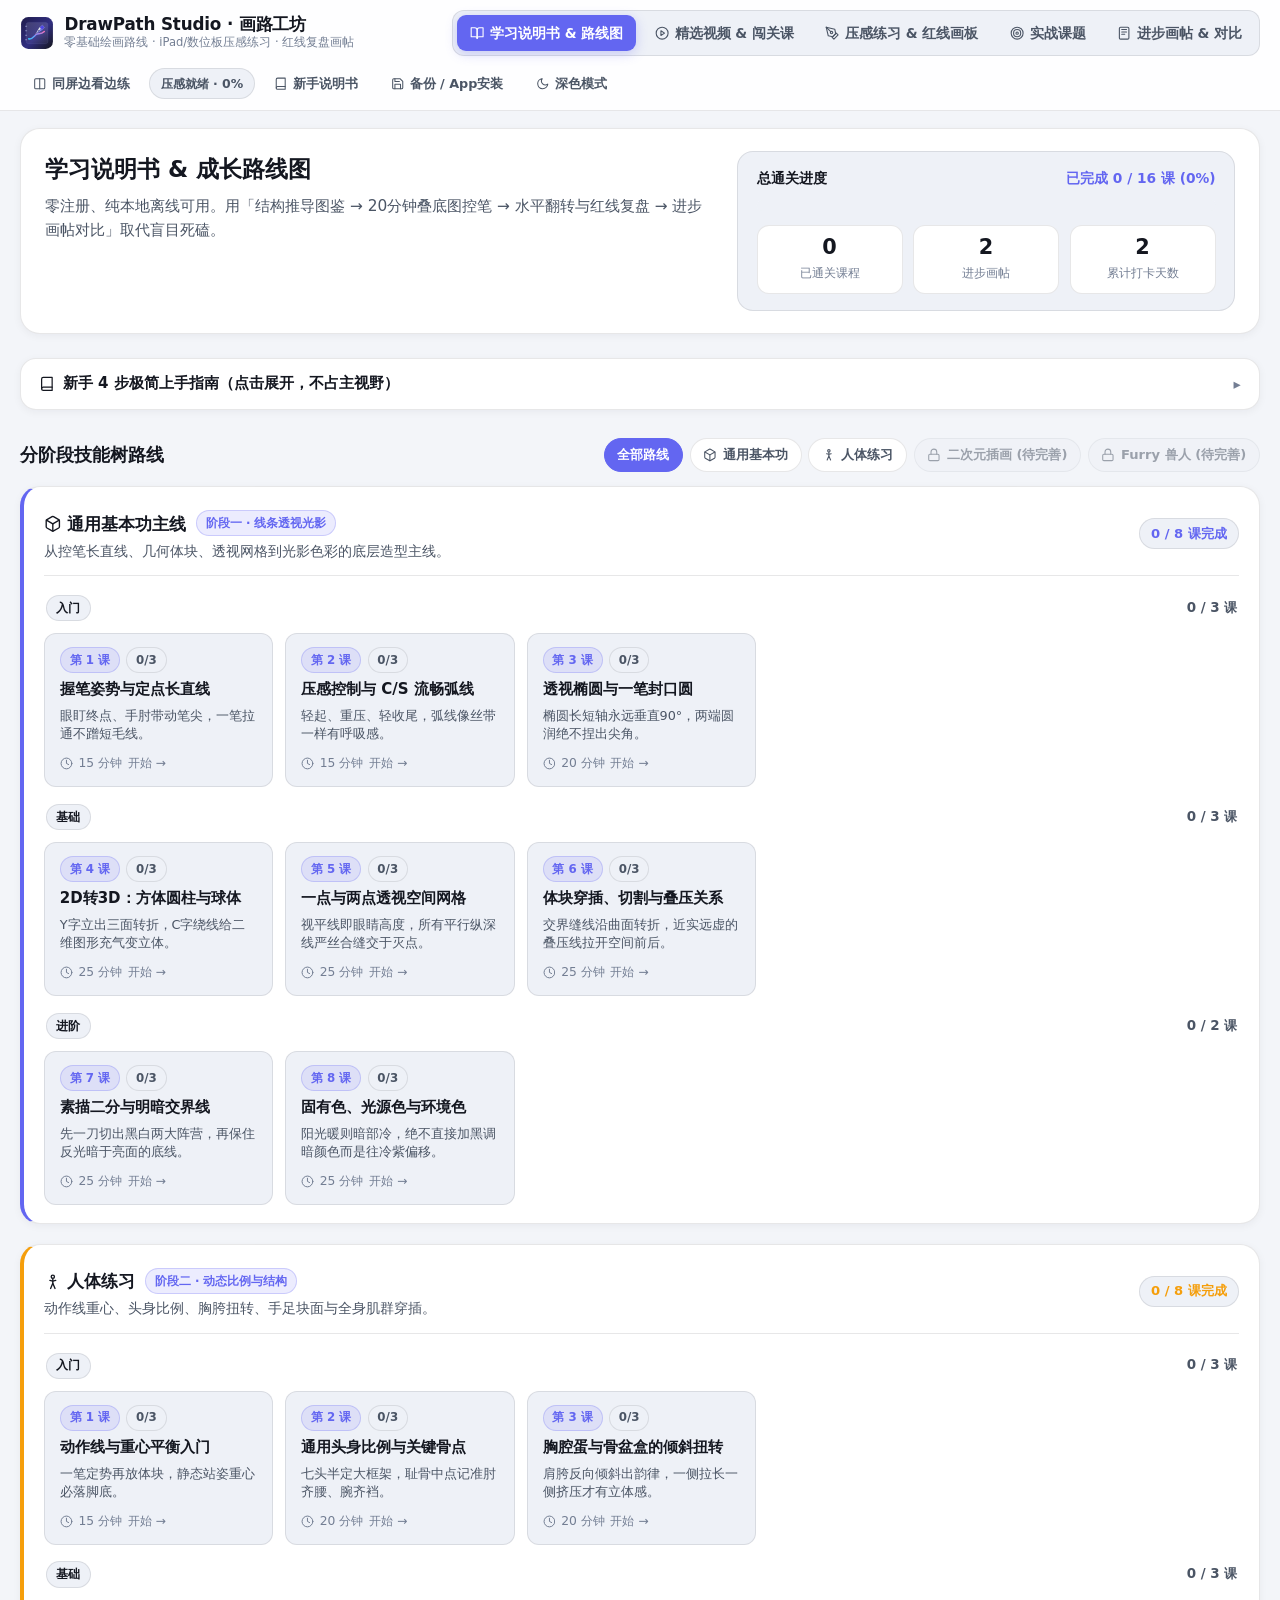
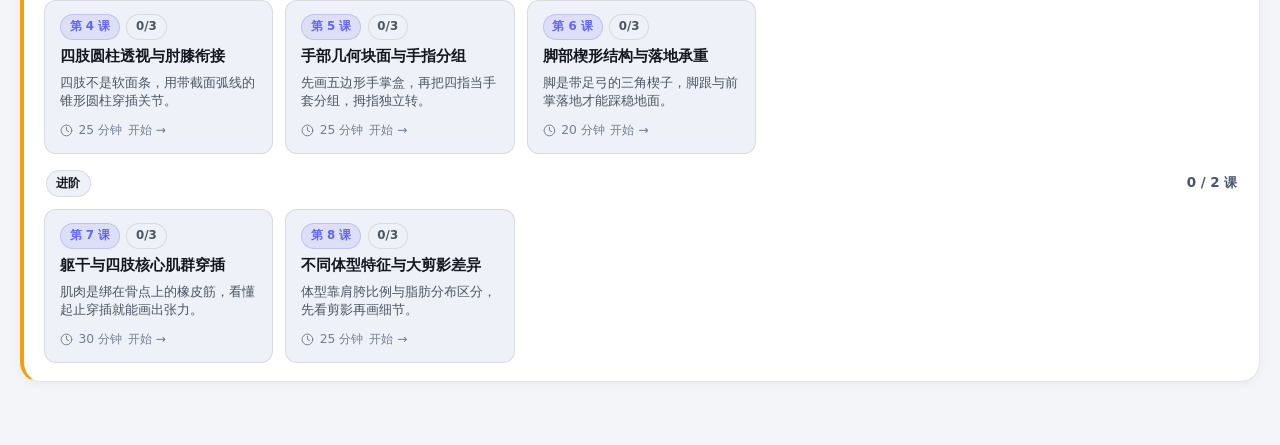
==== commit 9179b6c3: "feat(studio): overhaul iPad Apple Pencil engine, 32 direct curated videos, and minimalist SVG icons" ====
--- a/index.html
+++ b/index.html
@@ -25,19 +25,46 @@
     </div>
 
     <nav class="main-nav" aria-label="主功能导航">
-      <button type="button" class="nav-tab active" data-view="roadmap">📖 学习说明书 &amp; 路线图</button>
-      <button type="button" class="nav-tab" data-view="lessons">🎬 精选视频 &amp; 闯关课</button>
-      <button type="button" class="nav-tab" data-view="canvas">✍️ 压感练习 &amp; 红线画板</button>
-      <button type="button" class="nav-tab" data-view="challenges">🎯 实战课题</button>
-      <button type="button" class="nav-tab" data-view="journal">📒 进步画帖 &amp; 对比</button>
+      <button type="button" class="nav-tab active" data-view="roadmap">
+        <svg class="ui-icon" viewBox="0 0 24 24" fill="none" stroke="currentColor" stroke-width="1.85" stroke-linecap="round" stroke-linejoin="round" aria-hidden="true" focusable="false"><path d="M2 3h6a4 4 0 0 1 4 4v14a3 3 0 0 0-3-3H2z"/><path d="M22 3h-6a4 4 0 0 0-4 4v14a3 3 0 0 1 3-3h7z"/></svg>
+        <span>学习说明书 &amp; 路线图</span>
+      </button>
+      <button type="button" class="nav-tab" data-view="lessons">
+        <svg class="ui-icon" viewBox="0 0 24 24" fill="none" stroke="currentColor" stroke-width="1.85" stroke-linecap="round" stroke-linejoin="round" aria-hidden="true" focusable="false"><circle cx="12" cy="12" r="10"/><polygon points="10 8 16 12 10 16 10 8"/></svg>
+        <span>精选视频 &amp; 闯关课</span>
+      </button>
+      <button type="button" class="nav-tab" data-view="canvas">
+        <svg class="ui-icon" viewBox="0 0 24 24" fill="none" stroke="currentColor" stroke-width="1.85" stroke-linecap="round" stroke-linejoin="round" aria-hidden="true" focusable="false"><path d="m12 19 7-7 3 3-7 7-3-3z"/><path d="m18 13-1.5-7.5L2 2l3.5 14.5L13 18l5-5z"/><path d="m2 2 7.586 7.586"/><circle cx="11" cy="11" r="2"/></svg>
+        <span>压感练习 &amp; 红线画板</span>
+      </button>
+      <button type="button" class="nav-tab" data-view="challenges">
+        <svg class="ui-icon" viewBox="0 0 24 24" fill="none" stroke="currentColor" stroke-width="1.85" stroke-linecap="round" stroke-linejoin="round" aria-hidden="true" focusable="false"><circle cx="12" cy="12" r="10"/><circle cx="12" cy="12" r="6"/><circle cx="12" cy="12" r="2"/></svg>
+        <span>实战课题</span>
+      </button>
+      <button type="button" class="nav-tab" data-view="journal">
+        <svg class="ui-icon" viewBox="0 0 24 24" fill="none" stroke="currentColor" stroke-width="1.85" stroke-linecap="round" stroke-linejoin="round" aria-hidden="true" focusable="false"><rect x="4" y="2" width="16" height="20" rx="2"/><path d="M8 6h8"/><path d="M8 10h8"/><path d="M8 14h5"/></svg>
+        <span>进步画帖 &amp; 对比</span>
+      </button>
     </nav>
 
     <div class="header-actions">
-      <button type="button" id="btn-split-mode" class="btn btn-ghost btn-sm" aria-pressed="false" title="宽屏同屏模式：左边看课程或实战课题，右边直接画板练习">🧩 同屏边看边练</button>
+      <button type="button" id="btn-split-mode" class="btn btn-ghost btn-sm" aria-pressed="false" title="宽屏同屏模式：左边看课程或实战课题，右边直接画板练习">
+        <svg class="ui-icon" viewBox="0 0 24 24" fill="none" stroke="currentColor" stroke-width="1.85" stroke-linecap="round" stroke-linejoin="round" aria-hidden="true" focusable="false"><rect x="3" y="3" width="18" height="18" rx="2"/><line x1="12" y1="3" x2="12" y2="21"/></svg>
+        <span>同屏边看边练</span>
+      </button>
       <span id="live-pressure-pill" class="pressure-pill" aria-live="polite">压感就绪 · 0%</span>
-      <button type="button" id="btn-open-onboarding" class="btn btn-ghost btn-sm">📘 新手说明书</button>
-      <button type="button" id="btn-open-backup" class="btn btn-ghost btn-sm">💾 备份 / App安装</button>
-      <button type="button" id="btn-theme-toggle" class="btn btn-ghost btn-sm" aria-label="切换浅色或深色主题">🌓 切换主题</button>
+      <button type="button" id="btn-open-onboarding" class="btn btn-ghost btn-sm">
+        <svg class="ui-icon" viewBox="0 0 24 24" fill="none" stroke="currentColor" stroke-width="1.85" stroke-linecap="round" stroke-linejoin="round" aria-hidden="true" focusable="false"><path d="M4 19.5A2.5 2.5 0 0 1 6.5 17H20"/><path d="M6.5 2H20v20H6.5A2.5 2.5 0 0 1 4 19.5v-15A2.5 2.5 0 0 1 6.5 2z"/></svg>
+        <span>新手说明书</span>
+      </button>
+      <button type="button" id="btn-open-backup" class="btn btn-ghost btn-sm">
+        <svg class="ui-icon" viewBox="0 0 24 24" fill="none" stroke="currentColor" stroke-width="1.85" stroke-linecap="round" stroke-linejoin="round" aria-hidden="true" focusable="false"><path d="M19 21H5a2 2 0 0 1-2-2V5a2 2 0 0 1 2-2h11l5 5v11a2 2 0 0 1-2 2z"/><polyline points="17 21 17 13 7 13 7 21"/><polyline points="7 3 7 8 15 8"/></svg>
+        <span>备份 / App安装</span>
+      </button>
+      <button type="button" id="btn-theme-toggle" class="btn btn-ghost btn-sm" aria-label="切换浅色或深色主题">
+        <svg class="ui-icon" viewBox="0 0 24 24" fill="none" stroke="currentColor" stroke-width="1.85" stroke-linecap="round" stroke-linejoin="round" aria-hidden="true" focusable="false"><circle cx="12" cy="12" r="9"/><path d="M12 3a9 9 0 0 0 0 18z" fill="currentColor" stroke="none"/></svg>
+        <span>切换主题</span>
+      </button>
     </div>
   </header>
 
@@ -75,7 +102,10 @@
 
       <section class="roadmap-block" aria-label="新手上手指南">
         <details id="onboarding-details" class="onboarding-collapsible">
-          <summary class="onboarding-summary-bar">📘 新手 4 步极简上手指南（点击展开，不占主视野）</summary>
+          <summary class="onboarding-summary-bar">
+            <svg class="ui-icon" viewBox="0 0 24 24" fill="none" stroke="currentColor" stroke-width="1.85" stroke-linecap="round" stroke-linejoin="round" aria-hidden="true" focusable="false"><path d="M4 19.5A2.5 2.5 0 0 1 6.5 17H20"/><path d="M6.5 2H20v20H6.5A2.5 2.5 0 0 1 4 19.5v-15A2.5 2.5 0 0 1 6.5 2z"/></svg>
+            <span>新手 4 步极简上手指南（点击展开，不占主视野）</span>
+          </summary>
           <div id="onboarding-cards-container" class="onboarding-grid"></div>
         </details>
       </section>
@@ -85,10 +115,22 @@
           <h3 id="heading-skill-tree">分阶段技能树路线</h3>
           <div class="track-filter-group" role="group" aria-label="按绘画路线筛选">
             <button type="button" class="track-filter-btn active" data-track="all">全部路线</button>
-            <button type="button" class="track-filter-btn" data-track="core">🧱 通用基本功</button>
-            <button type="button" class="track-filter-btn" data-track="figure">🏃 人体练习</button>
-            <button type="button" class="track-filter-btn is-locked" disabled title="底图与课程完善中，暂未开放">🔒 二次元插画 (待完善)</button>
-            <button type="button" class="track-filter-btn is-locked" disabled title="底图与课程完善中，暂未开放">🔒 Furry 兽人 (待完善)</button>
+            <button type="button" class="track-filter-btn" data-track="core">
+              <svg class="ui-icon" viewBox="0 0 24 24" fill="none" stroke="currentColor" stroke-width="1.85" stroke-linecap="round" stroke-linejoin="round" aria-hidden="true" focusable="false"><path d="M21 8a2 2 0 0 0-1-1.73l-7-4a2 2 0 0 0-2 0l-7 4A2 2 0 0 0 3 8v8a2 2 0 0 0 1 1.73l7 4a2 2 0 0 0 2 0l7-4A2 2 0 0 0 21 16Z"/><path d="m3.3 7 8.7 5 8.7-5"/><path d="M12 22V12"/></svg>
+              <span>通用基本功</span>
+            </button>
+            <button type="button" class="track-filter-btn" data-track="figure">
+              <svg class="ui-icon" viewBox="0 0 24 24" fill="none" stroke="currentColor" stroke-width="1.85" stroke-linecap="round" stroke-linejoin="round" aria-hidden="true" focusable="false"><circle cx="12" cy="5" r="2.2"/><path d="M12 8v6"/><path d="m8 10 4 1 4-1"/><path d="m9 21 3-7 3 7"/></svg>
+              <span>人体练习</span>
+            </button>
+            <button type="button" class="track-filter-btn is-locked" disabled title="底图与课程完善中，暂未开放">
+              <svg class="ui-icon" viewBox="0 0 24 24" fill="none" stroke="currentColor" stroke-width="1.85" stroke-linecap="round" stroke-linejoin="round" aria-hidden="true" focusable="false"><rect x="3" y="11" width="18" height="11" rx="2"/><path d="M7 11V7a5 5 0 0 1 10 0v4"/></svg>
+              <span>二次元插画 (待完善)</span>
+            </button>
+            <button type="button" class="track-filter-btn is-locked" disabled title="底图与课程完善中，暂未开放">
+              <svg class="ui-icon" viewBox="0 0 24 24" fill="none" stroke="currentColor" stroke-width="1.85" stroke-linecap="round" stroke-linejoin="round" aria-hidden="true" focusable="false"><rect x="3" y="11" width="18" height="11" rx="2"/><path d="M7 11V7a5 5 0 0 1 10 0v4"/></svg>
+              <span>Furry 兽人 (待完善)</span>
+            </button>
           </div>
         </div>
         <div id="skill-tree-container" class="skill-tree-container"></div>
@@ -104,19 +146,19 @@
             <label for="lesson-track-select">筛选分支：</label>
             <select id="lesson-track-select">
               <option value="all">全部课程</option>
-              <option value="core">🧱 通用基本功主线</option>
-              <option value="figure">🏃 人体练习</option>
-              <option value="anime" disabled>🔒 二次元角色插画 (待完善暂锁)</option>
-              <option value="furry" disabled>🔒 Furry / 兽人专项 (待完善暂锁)</option>
+              <option value="core">通用基本功主线</option>
+              <option value="figure">人体练习</option>
+              <option value="anime" disabled>二次元角色插画 (待完善暂锁)</option>
+              <option value="furry" disabled>Furry / 兽人专项 (待完善暂锁)</option>
             </select>
           </div>
           <div class="inline-control">
             <label for="lesson-tier-select">难度：</label>
             <select id="lesson-tier-select">
               <option value="all">全部难度</option>
-              <option value="beginner">🌱 入门</option>
-              <option value="foundation">📘 基础</option>
-              <option value="advanced">🔥 进阶</option>
+              <option value="beginner">入门</option>
+              <option value="foundation">基础</option>
+              <option value="advanced">进阶</option>
             </select>
           </div>
         </div>
@@ -134,16 +176,31 @@
     <section id="view-canvas" class="view-section" aria-labelledby="heading-canvas">
       <div class="canvas-workspace-header">
         <h2 id="heading-canvas">压感练习 &amp; 红线画板</h2>
-        <span class="workspace-tips">快捷键：Ctrl+Z 撤销 · Ctrl+Y 重做 · H 水平翻转 · iPad 请开启防误触</span>
+        <span class="workspace-tips">快捷键：Ctrl+Z 撤销 · Ctrl+Y 重做 · H 水平翻转 · 支持 Apple Pencil 轻压与倾斜侧锋</span>
       </div>
 
       <div class="canvas-toolbar canvas-toolbar-primary" role="toolbar" aria-label="画笔、颜色与压感工具栏">
         <div class="toolbar-group brush-group" role="group" aria-label="画笔模式">
-          <button type="button" class="brush-btn active" data-brush="pencil" title="铅笔：压感同时控制粗细与浓淡">✏️ 铅笔</button>
-          <button type="button" class="brush-btn" data-brush="gpen" title="G笔：二次元清脆勾线与出锋">🖋️ G笔</button>
-          <button type="button" class="brush-btn" data-brush="redline" title="红线笔：半透明鲜亮批注纠错">🖍️ 红线笔</button>
-          <button type="button" class="brush-btn" data-brush="marker" title="马克笔：平头半透明叠色与阴影二分">🖌️ 马克笔</button>
-          <button type="button" class="brush-btn" data-brush="eraser" title="橡皮擦：擦除当前激活图层">🧽 橡皮</button>
+          <button type="button" class="brush-btn active" data-brush="pencil" title="铅笔：支持压感与倾斜侧锋排线">
+            <svg class="ui-icon" viewBox="0 0 24 24" fill="none" stroke="currentColor" stroke-width="1.85" stroke-linecap="round" stroke-linejoin="round" aria-hidden="true" focusable="false"><path d="M17 3a2.85 2.83 0 1 1 4 4L7.5 20.5 2 22l1.5-5.5Z"/><path d="m15 5 4 4"/></svg>
+            <span>铅笔</span>
+          </button>
+          <button type="button" class="brush-btn" data-brush="gpen" title="G笔：清脆勾线与笔锋粗细变化">
+            <svg class="ui-icon" viewBox="0 0 24 24" fill="none" stroke="currentColor" stroke-width="1.85" stroke-linecap="round" stroke-linejoin="round" aria-hidden="true" focusable="false"><path d="m12 19 7-7 3 3-7 7-3-3z"/><path d="m18 13-1.5-7.5L2 2l3.5 14.5L13 18l5-5z"/><path d="m2 2 7.586 7.586"/><circle cx="11" cy="11" r="2"/></svg>
+            <span>G笔</span>
+          </button>
+          <button type="button" class="brush-btn" data-brush="redline" title="红线笔：半透明鲜亮批注纠错">
+            <svg class="ui-icon" viewBox="0 0 24 24" fill="none" stroke="currentColor" stroke-width="1.85" stroke-linecap="round" stroke-linejoin="round" aria-hidden="true" focusable="false"><path d="m9 11-6 6v3h9l3-3"/><path d="m22 12-4.6 4.6a2 2 0 0 1-2.8 0l-5.2-5.2a2 2 0 0 1 0-2.8L14 4"/></svg>
+            <span>红线笔</span>
+          </button>
+          <button type="button" class="brush-btn" data-brush="marker" title="马克笔：平头半透明叠色与阴影二分（支持倾角转向）">
+            <svg class="ui-icon" viewBox="0 0 24 24" fill="none" stroke="currentColor" stroke-width="1.85" stroke-linecap="round" stroke-linejoin="round" aria-hidden="true" focusable="false"><path d="m9.06 11.9 8.07-8.06a2.85 2.85 0 1 1 4.03 4.03l-8.06 8.08"/><path d="M7.07 14.94c-1.66 0-3 1.35-3 3.02 0 1.33-2.5 1.52-2 2.02 1.08 1.1 2.49 2.02 4 2.02 2.2 0 4-1.8 4-4.04a3.01 3.01 0 0 0-3-3.02z"/></svg>
+            <span>马克笔</span>
+          </button>
+          <button type="button" class="brush-btn" data-brush="eraser" title="橡皮擦：擦除当前激活图层">
+            <svg class="ui-icon" viewBox="0 0 24 24" fill="none" stroke="currentColor" stroke-width="1.85" stroke-linecap="round" stroke-linejoin="round" aria-hidden="true" focusable="false"><path d="m7 21-4.3-4.3c-1-1-1-2.5 0-3.4l9.6-9.6c1-1 2.5-1 3.4 0l5.6 5.6c1 1 1 2.5 0 3.4L13 21"/><path d="M22 21H7"/><path d="m5 11 9 9"/></svg>
+            <span>橡皮</span>
+          </button>
         </div>
 
         <div class="toolbar-group color-group" role="group" aria-label="常用色板">
@@ -173,7 +230,7 @@
           <label for="pressure-curve-select">压感曲线</label>
           <select id="pressure-curve-select">
             <option value="soft">柔和 (轻压敏锐)</option>
-            <option value="normal" selected>标准 (线性)</option>
+            <option value="normal" selected>标准 (Apple Pencil 校准)</option>
             <option value="hard">硬朗 (重压爆发)</option>
           </select>
         </div>
@@ -212,34 +269,66 @@
 
         <div class="toolbar-group">
           <input type="file" id="upload-redline-input" accept="image/*" hidden>
-          <button type="button" id="btn-upload-redline" class="btn btn-sm">📂 导入外部作品画红线</button>
-          <button type="button" id="btn-open-3d-modal" class="btn btn-sm btn-accent-subtle" title="打开 Sketchfab 3D 模型（电猫 Zeraora / 头骨 / 人体）与外部 3D 摆姿舱">🧊 3D 模型参考舱</button>
-          <button type="button" id="btn-paste-clipboard-ref" class="btn btn-sm" title="将刚截取的 3D 模型截图 (Ctrl+V) 粘贴为半透明练习底图或悬浮参考">📋 粘贴3D截图 (Ctrl+V)</button>
-          <button type="button" id="btn-toggle-ref-pinboard" class="btn btn-sm" aria-pressed="false" title="打开或关闭画板角落悬浮参考图小窗">📌 悬浮参考窗</button>
+          <button type="button" id="btn-upload-redline" class="btn btn-sm">
+            <svg class="ui-icon" viewBox="0 0 24 24" fill="none" stroke="currentColor" stroke-width="1.85" stroke-linecap="round" stroke-linejoin="round" aria-hidden="true" focusable="false"><path d="M20 20a2 2 0 0 0 2-2V8a2 2 0 0 0-2-2h-7.9a2 2 0 0 1-1.69-.9L9.6 3.9A2 2 0 0 0 7.93 3H4a2 2 0 0 0-2 2v13a2 2 0 0 0 2 2Z"/></svg>
+            <span>导入外部作品画红线</span>
+          </button>
+          <button type="button" id="btn-open-3d-modal" class="btn btn-sm btn-accent-subtle" title="打开 Sketchfab 3D 模型与外部 3D 摆姿舱">
+            <svg class="ui-icon" viewBox="0 0 24 24" fill="none" stroke="currentColor" stroke-width="1.85" stroke-linecap="round" stroke-linejoin="round" aria-hidden="true" focusable="false"><path d="M21 8a2 2 0 0 0-1-1.73l-7-4a2 2 0 0 0-2 0l-7 4A2 2 0 0 0 3 8v8a2 2 0 0 0 1 1.73l7 4a2 2 0 0 0 2 0l7-4A2 2 0 0 0 21 16Z"/><path d="m3.3 7 8.7 5 8.7-5"/><path d="M12 22V12"/></svg>
+            <span>3D 模型参考舱</span>
+          </button>
+          <button type="button" id="btn-paste-clipboard-ref" class="btn btn-sm" title="将刚截取的 3D 模型截图 (Ctrl+V) 粘贴为半透明练习底图或悬浮参考">
+            <svg class="ui-icon" viewBox="0 0 24 24" fill="none" stroke="currentColor" stroke-width="1.85" stroke-linecap="round" stroke-linejoin="round" aria-hidden="true" focusable="false"><rect x="8" y="2" width="8" height="4" rx="1"/><path d="M16 4h2a2 2 0 0 1 2 2v14a2 2 0 0 1-2 2H6a2 2 0 0 1-2-2V6a2 2 0 0 1 2-2h2"/></svg>
+            <span>粘贴3D截图 (Ctrl+V)</span>
+          </button>
+          <button type="button" id="btn-toggle-ref-pinboard" class="btn btn-sm" aria-pressed="false" title="打开或关闭画板角落悬浮参考图小窗">
+            <svg class="ui-icon" viewBox="0 0 24 24" fill="none" stroke="currentColor" stroke-width="1.85" stroke-linecap="round" stroke-linejoin="round" aria-hidden="true" focusable="false"><line x1="12" y1="17" x2="12" y2="22"/><path d="M5 17h14v-1.76a2 2 0 0 0-1.11-1.79l-1.78-.9A2 2 0 0 1 15 10.76V6h1a2 2 0 0 0 0-4H8a2 2 0 0 0 0 4h1v4.76a2 2 0 0 1-1.11 1.79l-1.78.9A2 2 0 0 0 5 15.24Z"/></svg>
+            <span>悬浮参考窗</span>
+          </button>
         </div>
 
         <div class="toolbar-group layer-group" role="group" aria-label="图层管理">
           <div class="layer-chip">
             <button type="button" class="layer-btn active" data-layer="draft">草稿层</button>
             <label class="layer-eye" title="显示或隐藏草稿层">
-              <input type="checkbox" id="toggle-layer-draft" checked aria-label="显示草稿层"> 👁
+              <input type="checkbox" id="toggle-layer-draft" checked aria-label="显示草稿层">
+              <svg class="ui-icon" viewBox="0 0 24 24" fill="none" stroke="currentColor" stroke-width="1.85" stroke-linecap="round" stroke-linejoin="round" aria-hidden="true" focusable="false"><path d="M2 12s3-7 10-7 10 7 10 7-3 7-10 7-10-7-10-7Z"/><circle cx="12" cy="12" r="3"/></svg>
             </label>
           </div>
           <div class="layer-chip">
             <button type="button" class="layer-btn" data-layer="ink">正稿/红线层</button>
             <label class="layer-eye" title="显示或隐藏正稿/红线层">
-              <input type="checkbox" id="toggle-layer-ink" checked aria-label="显示正稿/红线层"> 👁
+              <input type="checkbox" id="toggle-layer-ink" checked aria-label="显示正稿/红线层">
+              <svg class="ui-icon" viewBox="0 0 24 24" fill="none" stroke="currentColor" stroke-width="1.85" stroke-linecap="round" stroke-linejoin="round" aria-hidden="true" focusable="false"><path d="M2 12s3-7 10-7 10 7 10 7-3 7-10 7-10-7-10-7Z"/><circle cx="12" cy="12" r="3"/></svg>
             </label>
           </div>
         </div>
 
         <div class="toolbar-group canvas-actions-group">
-          <button type="button" id="btn-flip-horizontal" class="btn btn-sm" aria-pressed="false">🪞 水平翻转查崩坏</button>
-          <button type="button" id="btn-canvas-undo" class="btn btn-sm">↩ 撤销</button>
-          <button type="button" id="btn-canvas-redo" class="btn btn-sm">↪ 重做</button>
-          <button type="button" id="btn-canvas-clear" class="btn btn-sm btn-danger-ghost">🗑 清空当前层</button>
-          <button type="button" id="btn-save-to-journal" class="btn btn-primary btn-sm">💾 存入进步画帖</button>
-          <button type="button" id="btn-download-png" class="btn btn-sm">⬇ 导出PNG</button>
+          <button type="button" id="btn-flip-horizontal" class="btn btn-sm" aria-pressed="false">
+            <svg class="ui-icon" viewBox="0 0 24 24" fill="none" stroke="currentColor" stroke-width="1.85" stroke-linecap="round" stroke-linejoin="round" aria-hidden="true" focusable="false"><path d="M8 3H5a2 2 0 0 0-2 2v14c0 1.1.9 2 2 2h3"/><path d="M16 3h3a2 2 0 0 1 2 2v14a2 2 0 0 1-2 2h-3"/><path d="M12 20v2"/><path d="M12 14v2"/><path d="M12 8v2"/><path d="M12 2v2"/></svg>
+            <span>水平翻转查崩坏</span>
+          </button>
+          <button type="button" id="btn-canvas-undo" class="btn btn-sm">
+            <svg class="ui-icon" viewBox="0 0 24 24" fill="none" stroke="currentColor" stroke-width="1.85" stroke-linecap="round" stroke-linejoin="round" aria-hidden="true" focusable="false"><path d="M3 7v6h6"/><path d="M21 17a9 9 0 0 0-9-9 9 9 0 0 0-6 2.3L3 13"/></svg>
+            <span>撤销</span>
+          </button>
+          <button type="button" id="btn-canvas-redo" class="btn btn-sm">
+            <svg class="ui-icon" viewBox="0 0 24 24" fill="none" stroke="currentColor" stroke-width="1.85" stroke-linecap="round" stroke-linejoin="round" aria-hidden="true" focusable="false"><path d="M21 7v6h-6"/><path d="M3 17a9 9 0 0 1 9-9 9 9 0 0 1 6 2.3L21 13"/></svg>
+            <span>重做</span>
+          </button>
+          <button type="button" id="btn-canvas-clear" class="btn btn-sm btn-danger-ghost">
+            <svg class="ui-icon" viewBox="0 0 24 24" fill="none" stroke="currentColor" stroke-width="1.85" stroke-linecap="round" stroke-linejoin="round" aria-hidden="true" focusable="false"><path d="M3 6h18"/><path d="M19 6v14c0 1-1 2-2 2H7c-1 0-2-1-2-2V6"/><path d="M8 6V4c0-1 1-2 2-2h4c1 0 2 1 2 2v2"/></svg>
+            <span>清空当前层</span>
+          </button>
+          <button type="button" id="btn-save-to-journal" class="btn btn-primary btn-sm">
+            <svg class="ui-icon" viewBox="0 0 24 24" fill="none" stroke="currentColor" stroke-width="1.85" stroke-linecap="round" stroke-linejoin="round" aria-hidden="true" focusable="false"><path d="M19 21H5a2 2 0 0 1-2-2V5a2 2 0 0 1 2-2h11l5 5v11a2 2 0 0 1-2 2z"/><polyline points="17 21 17 13 7 13 7 21"/><polyline points="7 3 7 8 15 8"/></svg>
+            <span>存入进步画帖</span>
+          </button>
+          <button type="button" id="btn-download-png" class="btn btn-sm">
+            <svg class="ui-icon" viewBox="0 0 24 24" fill="none" stroke="currentColor" stroke-width="1.85" stroke-linecap="round" stroke-linejoin="round" aria-hidden="true" focusable="false"><path d="M21 15v4a2 2 0 0 1-2 2H5a2 2 0 0 1-2-2v-4"/><polyline points="7 10 12 15 17 10"/><line x1="12" y1="15" x2="12" y2="3"/></svg>
+            <span>导出PNG</span>
+          </button>
         </div>
       </div>
 
@@ -253,12 +342,21 @@
 
         <aside id="floating-ref-pinboard" class="floating-ref-pinboard" hidden aria-label="角落悬浮参考图小窗">
           <div id="floating-ref-pinboard-header" class="pinboard-header" title="按住此处拖动小窗位置">
-            <span class="pinboard-title">📌 3D / 画师参考小窗</span>
+            <span class="pinboard-title">
+              <svg class="ui-icon" viewBox="0 0 24 24" fill="none" stroke="currentColor" stroke-width="1.85" stroke-linecap="round" stroke-linejoin="round" aria-hidden="true" focusable="false"><line x1="12" y1="17" x2="12" y2="22"/><path d="M5 17h14v-1.76a2 2 0 0 0-1.11-1.79l-1.78-.9A2 2 0 0 1 15 10.76V6h1a2 2 0 0 0 0-4H8a2 2 0 0 0 0 4h1v4.76a2 2 0 0 1-1.11 1.79l-1.78.9A2 2 0 0 0 5 15.24Z"/></svg>
+              <span>3D / 画师参考小窗</span>
+            </span>
             <div class="pinboard-header-actions">
               <button type="button" id="btn-pinboard-size" class="pinboard-icon-btn" title="切换小窗大小">小 / 大</button>
-              <button type="button" id="btn-pinboard-to-template" class="pinboard-icon-btn pinboard-action-primary" title="将此图设为画布半透明底图用于描红蓝结构线">↘ 垫入画布当底图</button>
+              <button type="button" id="btn-pinboard-to-template" class="pinboard-icon-btn pinboard-action-primary" title="将此图设为画布半透明底图用于描红蓝结构线">
+                <svg class="ui-icon" viewBox="0 0 24 24" fill="none" stroke="currentColor" stroke-width="1.85" stroke-linecap="round" stroke-linejoin="round" aria-hidden="true" focusable="false"><line x1="7" y1="7" x2="17" y2="17"/><polyline points="17 7 17 17 7 17"/></svg>
+                <span>垫入画布当底图</span>
+              </button>
               <input type="file" id="pinboard-upload-input" accept="image/*" hidden>
-              <button type="button" id="btn-pinboard-upload" class="pinboard-icon-btn" title="选择本地参考图">📂 换图</button>
+              <button type="button" id="btn-pinboard-upload" class="pinboard-icon-btn" title="选择本地参考图">
+                <svg class="ui-icon" viewBox="0 0 24 24" fill="none" stroke="currentColor" stroke-width="1.85" stroke-linecap="round" stroke-linejoin="round" aria-hidden="true" focusable="false"><path d="M20 20a2 2 0 0 0 2-2V8a2 2 0 0 0-2-2h-7.9a2 2 0 0 1-1.69-.9L9.6 3.9A2 2 0 0 0 7.93 3H4a2 2 0 0 0-2 2v13a2 2 0 0 0 2 2Z"/></svg>
+                <span>换图</span>
+              </button>
               <button type="button" id="btn-pinboard-close" class="pinboard-icon-btn" aria-label="关闭悬浮参考窗">✕</button>
             </div>
           </div>
@@ -266,7 +364,7 @@
             <img id="pinboard-img" class="pinboard-img" alt="参考图预览" hidden>
             <div id="pinboard-empty-hint" class="pinboard-empty-hint">
               <p><strong>还没贴入参考图</strong></p>
-              <p>按 <code>Ctrl+V</code> 粘贴 3D 截图（如 Zeraora / Posemaniacs / PoseMy.Art），或点击上方 <strong>📂 换图</strong> 上传参考图。</p>
+              <p>按 <code>Ctrl+V</code> 粘贴 3D 截图（如 Posemaniacs / PoseMy.Art / JustSketch.me），或点击上方 <strong>换图</strong> 上传参考图。</p>
             </div>
           </div>
         </aside>
@@ -276,7 +374,7 @@
         <span class="telemetry-item">输入设备：<strong id="telemetry-device">等待落笔</strong></span>
         <span class="telemetry-item">实时压感：<strong id="telemetry-pressure">0%</strong></span>
         <progress id="telemetry-pressure-bar" value="0" max="100"></progress>
-        <span class="telemetry-item">笔锋倾角：<strong id="telemetry-tilt">0°, 0°</strong></span>
+        <span class="telemetry-item">笔锋倾角：<strong id="telemetry-tilt">0°</strong></span>
       </div>
     </section>
 
@@ -284,7 +382,10 @@
     <section id="view-challenges" class="view-section" aria-labelledby="heading-challenges">
       <div class="view-toolbar-bar">
         <div>
-          <h2 id="heading-challenges">🎯 实战课题 &amp; 综合创作挑战</h2>
+          <h2 id="heading-challenges" class="heading-with-icon">
+            <svg class="ui-icon" viewBox="0 0 24 24" fill="none" stroke="currentColor" stroke-width="1.85" stroke-linecap="round" stroke-linejoin="round" aria-hidden="true" focusable="false"><circle cx="12" cy="12" r="10"/><circle cx="12" cy="12" r="6"/><circle cx="12" cy="12" r="2"/></svg>
+            <span>实战课题 &amp; 综合创作挑战</span>
+          </h2>
           <p class="section-sub">把学到的结构、人体与光影串起来画整张练习，支持一键带构图框进画板或用外部 App 交作业。</p>
         </div>
       </div>
@@ -292,10 +393,16 @@
       <div id="challenge-random-card" class="challenge-random-card">
         <div class="challenge-random-header">
           <div>
-            <h3>🎲 随机灵感出题器</h3>
+            <h3 class="heading-with-icon">
+              <svg class="ui-icon" viewBox="0 0 24 24" fill="none" stroke="currentColor" stroke-width="1.85" stroke-linecap="round" stroke-linejoin="round" aria-hidden="true" focusable="false"><polyline points="16 3 21 3 21 8"/><line x1="4" y1="20" x2="21" y2="3"/><polyline points="21 16 21 21 16 21"/><line x1="15" y1="15" x2="21" y2="21"/><line x1="4" y1="4" x2="9" y2="9"/></svg>
+              <span>随机灵感出题器</span>
+            </h3>
             <p class="section-sub">不知道画什么？抽一道「构图 + 画风 + 姿态 + 光影」组合题直接开练！</p>
           </div>
-          <button type="button" id="btn-roll-challenge" class="btn btn-primary">🎲 随机抽一道综合题</button>
+          <button type="button" id="btn-roll-challenge" class="btn btn-primary">
+            <svg class="ui-icon" viewBox="0 0 24 24" fill="none" stroke="currentColor" stroke-width="1.85" stroke-linecap="round" stroke-linejoin="round" aria-hidden="true" focusable="false"><polyline points="16 3 21 3 21 8"/><line x1="4" y1="20" x2="21" y2="3"/><polyline points="21 16 21 21 16 21"/><line x1="15" y1="15" x2="21" y2="21"/><line x1="4" y1="4" x2="9" y2="9"/></svg>
+            <span>随机抽一道综合题</span>
+          </button>
         </div>
         <div id="random-challenge-output" class="random-challenge-output"></div>
       </div>
@@ -303,17 +410,17 @@
       <div class="challenge-filter-bar">
         <div class="challenge-tier-group" role="group" aria-label="按难度筛选实战课题">
           <button type="button" class="challenge-tier-btn active" data-tier="all">全部难度</button>
-          <button type="button" class="challenge-tier-btn" data-tier="beginner">🌱 入门</button>
-          <button type="button" class="challenge-tier-btn" data-tier="foundation">📘 基础</button>
-          <button type="button" class="challenge-tier-btn" data-tier="advanced">🔥 进阶</button>
+          <button type="button" class="challenge-tier-btn" data-tier="beginner">入门</button>
+          <button type="button" class="challenge-tier-btn" data-tier="foundation">基础</button>
+          <button type="button" class="challenge-tier-btn" data-tier="advanced">进阶</button>
         </div>
 
         <select id="challenge-track-select" aria-label="按路线筛选课题">
           <option value="all">全部路线</option>
-          <option value="core">🧱 通用基本功</option>
-          <option value="figure">🏃 人体练习</option>
-          <option value="anime" disabled>🔒 二次元插画 (待完善暂锁)</option>
-          <option value="furry" disabled>🔒 Furry 兽人 (待完善暂锁)</option>
+          <option value="core">通用基本功</option>
+          <option value="figure">人体练习</option>
+          <option value="anime" disabled>二次元插画 (待完善暂锁)</option>
+          <option value="furry" disabled>Furry 兽人 (待完善暂锁)</option>
         </select>
       </div>
 
@@ -328,28 +435,34 @@
           <p class="section-sub">把网页控笔练图、Procreate/CSP 外部临摹和红线复盘按时间线存下来，随时生成前后对比分享卡。</p>
         </div>
         <div class="journal-actions">
-          <button type="button" id="btn-new-external-post" class="btn btn-primary">📤 上传外部App作品打卡</button>
-          <button type="button" id="btn-open-compare" class="btn btn-secondary">⚖️ 前后进步对比 &amp; 生成分享卡</button>
+          <button type="button" id="btn-new-external-post" class="btn btn-primary">
+            <svg class="ui-icon" viewBox="0 0 24 24" fill="none" stroke="currentColor" stroke-width="1.85" stroke-linecap="round" stroke-linejoin="round" aria-hidden="true" focusable="false"><path d="M21 15v4a2 2 0 0 1-2 2H5a2 2 0 0 1-2-2v-4"/><polyline points="17 8 12 3 7 8"/><line x1="12" y1="3" x2="12" y2="15"/></svg>
+            <span>上传外部App作品打卡</span>
+          </button>
+          <button type="button" id="btn-open-compare" class="btn btn-secondary">
+            <svg class="ui-icon" viewBox="0 0 24 24" fill="none" stroke="currentColor" stroke-width="1.85" stroke-linecap="round" stroke-linejoin="round" aria-hidden="true" focusable="false"><rect x="3" y="4" width="7" height="16" rx="1.5"/><rect x="14" y="4" width="7" height="16" rx="1.5"/></svg>
+            <span>前后进步对比 &amp; 生成分享卡</span>
+          </button>
         </div>
       </div>
 
       <div class="journal-filters-bar">
         <select id="journal-filter-track" aria-label="按路线筛选画帖">
           <option value="all">全部路线</option>
-          <option value="core">🧱 通用基本功</option>
-          <option value="figure">🏃 人体练习</option>
-          <option value="anime" disabled>🔒 二次元插画 (待完善暂锁)</option>
-          <option value="furry" disabled>🔒 Furry 兽人 (待完善暂锁)</option>
+          <option value="core">通用基本功</option>
+          <option value="figure">人体练习</option>
+          <option value="anime" disabled>二次元插画 (待完善暂锁)</option>
+          <option value="furry" disabled>Furry 兽人 (待完善暂锁)</option>
         </select>
 
         <select id="journal-filter-source" aria-label="按来源筛选画帖">
           <option value="all">全部来源</option>
-          <option value="web">✍️ 网页压感练习</option>
-          <option value="external">📱 外部App作品</option>
-          <option value="redline">🖍️ 红线复盘</option>
+          <option value="web">网页压感练习</option>
+          <option value="external">外部App作品</option>
+          <option value="redline">红线复盘</option>
         </select>
 
-        <input type="search" id="journal-search-input" placeholder="🔍 搜索画帖标题、心得或课程..." aria-label="搜索画帖">
+        <input type="search" id="journal-search-input" placeholder="搜索画帖标题、心得或课程..." aria-label="搜索画帖">
       </div>
 
       <div id="journal-gallery-grid" class="journal-gallery-grid"></div>
@@ -359,7 +472,10 @@
   <!-- Dialog 1: Beginner Onboarding Manual -->
   <dialog id="dialog-onboarding" closedby="any" aria-labelledby="title-onboarding">
     <div class="dialog-header">
-      <h2 id="title-onboarding">📘 DrawPath Studio 新手学习说明书</h2>
+      <h2 id="title-onboarding" class="heading-with-icon">
+        <svg class="ui-icon" viewBox="0 0 24 24" fill="none" stroke="currentColor" stroke-width="1.85" stroke-linecap="round" stroke-linejoin="round" aria-hidden="true" focusable="false"><path d="M4 19.5A2.5 2.5 0 0 1 6.5 17H20"/><path d="M6.5 2H20v20H6.5A2.5 2.5 0 0 1 4 19.5v-15A2.5 2.5 0 0 1 6.5 2z"/></svg>
+        <span>DrawPath Studio 新手学习说明书</span>
+      </h2>
       <form method="dialog">
         <button type="submit" class="dialog-close-btn" aria-label="关闭说明书">✕</button>
       </form>
@@ -367,21 +483,21 @@
     <div class="dialog-body onboarding-manual-content">
       <div class="manual-block">
         <h3>1. 为什么新手建议从「控笔 + 体块」而不是直接画完稿头像开始？</h3>
-        <p>很多新手卡在「眼睛会了手不会」：线条抖、脸型左右歪、人体像塞棉花。每天只花 <strong>20 分钟</strong>，先在练习画板里叠着透视网格和体块底图练稳手腕、分清正面/侧面交界线，再去画人体动态、二次元或 Furry，进步速度会翻倍。</p>
+        <p>很多新手卡在「眼睛会了手不会」：线条抖、脸型左右歪、人体像塞棉花。每天只花 <strong>20 分钟</strong>，先在练习画板里叠着透视网格和体块底图练稳手腕、分清正面/侧面交界线，再去画人体动态与完整角色，进步速度会翻倍。</p>
       </div>
       <div class="manual-block">
         <h3>2. 两大秒懂自检神技：水平翻转 + 红线复盘</h3>
         <ul>
-          <li><strong>🪞 水平翻转查崩坏（快捷键 H）</strong>：大脑看久了自己的画会自动“脑补对称”。点一下水平翻转，歪掉的下巴、跑偏的眼位、倾斜的重心会立刻暴露。</li>
-          <li><strong>🖍️ 外部软件 + 红线工作流</strong>：在 Procreate / Clip Studio Paint / SAI 画完后，点击画板里的「📂 导入外部作品画红线」，它会自动放到低层并切到「正稿/红线层」与红色纠错笔，直接圈出透视与结构问题并存入画帖复盘！</li>
+          <li><strong>水平翻转查崩坏（快捷键 H）</strong>：大脑看久了自己的画会自动“脑补对称”。点一下水平翻转，歪掉的下巴、跑偏的眼位、倾斜的重心会立刻暴露。</li>
+          <li><strong>外部软件 + 红线工作流</strong>：在 Procreate / Clip Studio Paint / SAI 画完后，点击画板里的「导入外部作品画红线」，它会自动放到低层并切到「正稿/红线层」与红色纠错笔，直接圈出透视与结构问题并存入画帖复盘！</li>
         </ul>
       </div>
       <div class="manual-block">
-        <h3>3. iPad Apple Pencil &amp; 数位板压感设置贴士</h3>
+        <h3>3. iPad Apple Pencil &amp; 数位板压感与倾斜侧锋贴士</h3>
         <ul>
-          <li>在画板顶部勾选 <strong>「仅触控笔防误触」</strong>，手掌就能自然贴在 iPad 屏幕上画画而不会误触线条。</li>
-          <li>线条太抖时把 <strong>「抖动修正」</strong> 调到 4~7；想轻松画出最细笔锋可以把 <strong>「压感曲线」</strong> 设为「柔和」。</li>
-          <li>没有数位板用鼠标时，画板会自动根据运笔速度模拟粗细出锋，同样能练控笔与结构推导！</li>
+          <li>铅笔与马克笔原生响应 Apple Pencil <strong>轻压灵敏度与倾斜侧锋</strong>：直立画清晰结构线，侧卧笔身即可顺滑扫出宽幅排线与阴影二分。</li>
+          <li>在画板顶部勾选 <strong>「仅触控笔防误触」</strong>（且检测到 Apple Pencil 落笔后自动触发防误触保护），手掌可自然贴在 iPad 屏幕上画画。</li>
+          <li>线条太抖时把 <strong>「抖动修正」</strong> 调到 4~7；鼠标绘图时画板会自动根据运笔速度模拟粗细出锋。</li>
         </ul>
       </div>
       <div class="manual-block">
@@ -399,7 +515,10 @@
   <!-- Dialog 2: Save Post / External Upload -->
   <dialog id="dialog-save-post" closedby="any" aria-labelledby="title-save-post">
     <div class="dialog-header">
-      <h2 id="title-save-post">💾 存入进步画帖</h2>
+      <h2 id="title-save-post" class="heading-with-icon">
+        <svg class="ui-icon" viewBox="0 0 24 24" fill="none" stroke="currentColor" stroke-width="1.85" stroke-linecap="round" stroke-linejoin="round" aria-hidden="true" focusable="false"><path d="M19 21H5a2 2 0 0 1-2-2V5a2 2 0 0 1 2-2h11l5 5v11a2 2 0 0 1-2 2z"/><polyline points="17 21 17 13 7 13 7 21"/><polyline points="7 3 7 8 15 8"/></svg>
+        <span>存入进步画帖</span>
+      </h2>
       <form method="dialog">
         <button type="submit" class="dialog-close-btn" aria-label="关闭弹窗">✕</button>
       </form>
@@ -411,7 +530,7 @@
 
       <div class="form-field">
         <label for="post-title-input">作品标题</label>
-        <input type="text" id="post-title-input" required placeholder="例如：Day 2 · 二次元十字球侧面与下颌线练习">
+        <input type="text" id="post-title-input" required placeholder="例如：Day 2 · 胸胯反倾动态与体块练习">
       </div>
 
       <div class="form-row-2">
@@ -422,9 +541,9 @@
         <div class="form-field">
           <label for="post-source-select">作品来源</label>
           <select id="post-source-select">
-            <option value="web">✍️ 网页压感练习</option>
-            <option value="external">📱 外部App打卡 (Procreate/CSP)</option>
-            <option value="redline">🖍️ 红线复盘纠错</option>
+            <option value="web">网页压感练习</option>
+            <option value="external">外部App打卡 (Procreate/CSP)</option>
+            <option value="redline">红线复盘纠错</option>
           </select>
         </div>
       </div>
@@ -437,11 +556,11 @@
         <div class="form-field">
           <label for="post-rating-select">本次自评</label>
           <select id="post-rating-select">
-            <option value="5">⭐⭐⭐⭐⭐ 5分 · 超有手感</option>
-            <option value="4">⭐⭐⭐⭐ 4分 · 结构顺手</option>
-            <option value="3" selected>⭐⭐⭐ 3分 · 正常推进</option>
-            <option value="2">⭐⭐ 2分 · 发现卡点</option>
-            <option value="1">⭐ 1分 · 初次摸索</option>
+            <option value="5">5 分 · 超有手感</option>
+            <option value="4">4 分 · 结构顺手</option>
+            <option value="3" selected>3 分 · 正常推进</option>
+            <option value="2">2 分 · 发现卡点</option>
+            <option value="1">1 分 · 初次摸索</option>
           </select>
         </div>
       </div>
@@ -452,8 +571,14 @@
       </div>
 
       <div class="dialog-footer-actions">
-        <button type="button" id="btn-send-upload-to-redline" class="btn btn-secondary">🖍️ 送入画板做红线批注</button>
-        <button type="submit" id="btn-confirm-save-post" class="btn btn-primary">✅ 确认存入画帖</button>
+        <button type="button" id="btn-send-upload-to-redline" class="btn btn-secondary">
+          <svg class="ui-icon" viewBox="0 0 24 24" fill="none" stroke="currentColor" stroke-width="1.85" stroke-linecap="round" stroke-linejoin="round" aria-hidden="true" focusable="false"><path d="m9 11-6 6v3h9l3-3"/><path d="m22 12-4.6 4.6a2 2 0 0 1-2.8 0l-5.2-5.2a2 2 0 0 1 0-2.8L14 4"/></svg>
+          <span>送入画板做红线批注</span>
+        </button>
+        <button type="submit" id="btn-confirm-save-post" class="btn btn-primary">
+          <svg class="ui-icon" viewBox="0 0 24 24" fill="none" stroke="currentColor" stroke-width="1.85" stroke-linecap="round" stroke-linejoin="round" aria-hidden="true" focusable="false"><polyline points="20 6 9 17 4 12"/></svg>
+          <span>确认存入画帖</span>
+        </button>
       </div>
     </form>
   </dialog>
@@ -461,7 +586,10 @@
   <!-- Dialog 3: Add Custom Bilibili / YouTube Video -->
   <dialog id="dialog-add-video" closedby="any" aria-labelledby="title-add-video">
     <div class="dialog-header">
-      <h2 id="title-add-video">🎬 收藏自定义教学视频</h2>
+      <h2 id="title-add-video" class="heading-with-icon">
+        <svg class="ui-icon" viewBox="0 0 24 24" fill="none" stroke="currentColor" stroke-width="1.85" stroke-linecap="round" stroke-linejoin="round" aria-hidden="true" focusable="false"><rect x="2" y="6" width="14" height="12" rx="2"/><path d="m16 10 6-3v10l-6-3z"/></svg>
+        <span>收藏自定义教学视频</span>
+      </h2>
       <form method="dialog">
         <button type="submit" class="dialog-close-btn" aria-label="关闭弹窗">✕</button>
       </form>
@@ -471,7 +599,7 @@
 
       <div class="form-field">
         <label for="custom-video-title">视频标题</label>
-        <input type="text" id="custom-video-title" required placeholder="例如：零基础彻底讲透二次元十字球透视">
+        <input type="text" id="custom-video-title" required placeholder="例如：零基础彻底讲透透视方块与光影二分">
       </div>
 
       <div class="form-field">
@@ -490,7 +618,10 @@
       </div>
 
       <div class="dialog-footer-actions">
-        <button type="submit" class="btn btn-primary">➕ 添加并关联本课</button>
+        <button type="submit" class="btn btn-primary">
+          <svg class="ui-icon" viewBox="0 0 24 24" fill="none" stroke="currentColor" stroke-width="1.85" stroke-linecap="round" stroke-linejoin="round" aria-hidden="true" focusable="false"><line x1="12" y1="5" x2="12" y2="19"/><line x1="5" y1="12" x2="19" y2="12"/></svg>
+          <span>添加并关联本课</span>
+        </button>
       </div>
     </form>
   </dialog>
@@ -498,7 +629,10 @@
   <!-- Dialog 4: Before / After Progress Comparator -->
   <dialog id="dialog-compare" class="dialog-wide" closedby="any" aria-labelledby="title-compare">
     <div class="dialog-header">
-      <h2 id="title-compare">⚖️ 前后进步对比 &amp; 生成分享卡</h2>
+      <h2 id="title-compare" class="heading-with-icon">
+        <svg class="ui-icon" viewBox="0 0 24 24" fill="none" stroke="currentColor" stroke-width="1.85" stroke-linecap="round" stroke-linejoin="round" aria-hidden="true" focusable="false"><rect x="3" y="4" width="7" height="16" rx="1.5"/><rect x="14" y="4" width="7" height="16" rx="1.5"/></svg>
+        <span>前后进步对比 &amp; 生成分享卡</span>
+      </h2>
       <form method="dialog">
         <button type="submit" class="dialog-close-btn" aria-label="关闭弹窗">✕</button>
       </form>
@@ -520,7 +654,10 @@
       </div>
 
       <div class="dialog-footer-actions">
-        <button type="button" id="btn-download-compare-card" class="btn btn-primary">⬇ 下载高清进步对比卡 PNG</button>
+        <button type="button" id="btn-download-compare-card" class="btn btn-primary">
+          <svg class="ui-icon" viewBox="0 0 24 24" fill="none" stroke="currentColor" stroke-width="1.85" stroke-linecap="round" stroke-linejoin="round" aria-hidden="true" focusable="false"><path d="M21 15v4a2 2 0 0 1-2 2H5a2 2 0 0 1-2-2v-4"/><polyline points="7 10 12 15 17 10"/><line x1="12" y1="15" x2="12" y2="3"/></svg>
+          <span>下载高清进步对比卡 PNG</span>
+        </button>
         <form method="dialog">
           <button type="submit" class="btn btn-ghost">关闭</button>
         </form>
@@ -531,7 +668,10 @@
   <!-- Dialog 5: Local Backup & PWA Install Guide -->
   <dialog id="dialog-backup" closedby="any" aria-labelledby="title-backup">
     <div class="dialog-header">
-      <h2 id="title-backup">💾 数据备份 &amp; App 安装指南</h2>
+      <h2 id="title-backup" class="heading-with-icon">
+        <svg class="ui-icon" viewBox="0 0 24 24" fill="none" stroke="currentColor" stroke-width="1.85" stroke-linecap="round" stroke-linejoin="round" aria-hidden="true" focusable="false"><path d="M19 21H5a2 2 0 0 1-2-2V5a2 2 0 0 1 2-2h11l5 5v11a2 2 0 0 1-2 2z"/><polyline points="17 21 17 13 7 13 7 21"/><polyline points="7 3 7 8 15 8"/></svg>
+        <span>数据备份 &amp; App 安装指南</span>
+      </h2>
       <form method="dialog">
         <button type="submit" class="dialog-close-btn" aria-label="关闭弹窗">✕</button>
       </form>
@@ -541,10 +681,16 @@
         <h3>1. 纯本地数据备份与跨设备迁移 (零注册)</h3>
         <p>你的所有课程打卡进度、收藏视频与进步画帖图片都保存在浏览器本地 IndexedDB 中，不会上传任何服务器。换设备（例如从电脑同步到 iPad）或清理浏览器前，建议导出 JSON 备份：</p>
         <div class="backup-actions-row">
-          <button type="button" id="btn-export-json" class="btn btn-primary">📤 导出完整 JSON 备份</button>
+          <button type="button" id="btn-export-json" class="btn btn-primary">
+            <svg class="ui-icon" viewBox="0 0 24 24" fill="none" stroke="currentColor" stroke-width="1.85" stroke-linecap="round" stroke-linejoin="round" aria-hidden="true" focusable="false"><path d="M21 15v4a2 2 0 0 1-2 2H5a2 2 0 0 1-2-2v-4"/><polyline points="17 8 12 3 7 8"/><line x1="12" y1="3" x2="12" y2="15"/></svg>
+            <span>导出完整 JSON 备份</span>
+          </button>
           <div class="import-group">
             <input type="file" id="input-import-json" accept="application/json">
-            <button type="button" id="btn-import-json" class="btn btn-secondary">📥 恢复导入备份</button>
+            <button type="button" id="btn-import-json" class="btn btn-secondary">
+              <svg class="ui-icon" viewBox="0 0 24 24" fill="none" stroke="currentColor" stroke-width="1.85" stroke-linecap="round" stroke-linejoin="round" aria-hidden="true" focusable="false"><path d="M21 15v4a2 2 0 0 1-2 2H5a2 2 0 0 1-2-2v-4"/><polyline points="7 10 12 15 17 10"/><line x1="12" y1="15" x2="12" y2="3"/></svg>
+              <span>恢复导入备份</span>
+            </button>
           </div>
         </div>
       </section>
@@ -553,7 +699,10 @@
         <h3>2. 安装为 iPad / 桌面独立 App (支持离线练习)</h3>
         <div class="pwa-guide-grid">
           <div class="pwa-guide-card">
-            <h4>📱 iPad / iPhone (Safari)</h4>
+            <h4 class="heading-with-icon">
+              <svg class="ui-icon" viewBox="0 0 24 24" fill="none" stroke="currentColor" stroke-width="1.85" stroke-linecap="round" stroke-linejoin="round" aria-hidden="true" focusable="false"><rect x="5" y="2" width="14" height="20" rx="2"/><line x1="12" y1="18" x2="12.01" y2="18"/></svg>
+              <span>iPad / iPhone (Safari)</span>
+            </h4>
             <ol>
               <li>用 Safari 打开本站（建议使用 HTTPS 或本地局域网地址）。</li>
               <li>点击浏览器右上角的 <strong>「分享」</strong> 图标（方框带向上箭头）。</li>
@@ -562,7 +711,10 @@
             </ol>
           </div>
           <div class="pwa-guide-card">
-            <h4>💻 Windows / macOS (Chrome / Edge)</h4>
+            <h4 class="heading-with-icon">
+              <svg class="ui-icon" viewBox="0 0 24 24" fill="none" stroke="currentColor" stroke-width="1.85" stroke-linecap="round" stroke-linejoin="round" aria-hidden="true" focusable="false"><rect x="2" y="3" width="20" height="14" rx="2"/><line x1="8" y1="21" x2="16" y2="21"/><line x1="12" y1="17" x2="12" y2="21"/></svg>
+              <span>Windows / macOS (Chrome / Edge)</span>
+            </h4>
             <ol>
               <li>在地址栏右侧找到 <strong>「安装 DrawPath Studio」</strong> 图标（带加号的电脑/应用图标）。</li>
               <li>点击 <strong>「安装」</strong>，网站会作为独立窗口程序出现在桌面或开始菜单。</li>
@@ -582,7 +734,10 @@
   <!-- Dialog 6: 3D Reference Studio (Sketchfab & External 3D Pose Tools) -->
   <dialog id="dialog-3d-studio" class="dialog-wide" closedby="any" aria-labelledby="title-3d-studio">
     <div class="dialog-header">
-      <h2 id="title-3d-studio">🧊 3D 模型旋转参考舱 · Sketchfab &amp; 三大摆姿站</h2>
+      <h2 id="title-3d-studio" class="heading-with-icon">
+        <svg class="ui-icon" viewBox="0 0 24 24" fill="none" stroke="currentColor" stroke-width="1.85" stroke-linecap="round" stroke-linejoin="round" aria-hidden="true" focusable="false"><path d="M21 8a2 2 0 0 0-1-1.73l-7-4a2 2 0 0 0-2 0l-7 4A2 2 0 0 0 3 8v8a2 2 0 0 0 1 1.73l7 4a2 2 0 0 0 2 0l7-4A2 2 0 0 0 21 16Z"/><path d="m3.3 7 8.7 5 8.7-5"/><path d="M12 22V12"/></svg>
+        <span>3D 模型旋转参考舱 · Sketchfab &amp; 三大摆姿站</span>
+      </h2>
       <form method="dialog">
         <button type="submit" class="dialog-close-btn" aria-label="关闭弹窗">✕</button>
       </form>
@@ -591,8 +746,11 @@
       <div class="pose3d-topbar">
         <div id="pose3d-preset-pills" class="pose3d-preset-pills" role="group" aria-label="精选教学 3D 模型预设"></div>
         <form id="pose3d-search-form" class="pose3d-search-bar">
-          <input type="search" id="pose3d-search-input" placeholder="输入 Sketchfab 关键词（如 Zeraora / Kemono / Asaro）或直接粘贴模型链接…" aria-label="搜索 Sketchfab 3D 模型或粘贴链接">
-          <button type="submit" id="btn-pose3d-search" class="btn btn-primary btn-sm">🔍 搜 Sketchfab 3D 模型</button>
+          <input type="search" id="pose3d-search-input" placeholder="输入 Sketchfab 关键词（如 Asaro / Loomis / Torso）或直接粘贴模型链接…" aria-label="搜索 Sketchfab 3D 模型或粘贴链接">
+          <button type="submit" id="btn-pose3d-search" class="btn btn-primary btn-sm">
+            <svg class="ui-icon" viewBox="0 0 24 24" fill="none" stroke="currentColor" stroke-width="1.85" stroke-linecap="round" stroke-linejoin="round" aria-hidden="true" focusable="false"><circle cx="11" cy="11" r="8"/><line x1="21" y1="21" x2="16.65" y2="16.65"/></svg>
+            <span>搜 Sketchfab 3D 模型</span>
+          </button>
         </form>
       </div>
 
@@ -603,17 +761,52 @@
       <div class="pose3d-stage-footer">
         <div id="pose3d-tip-banner" class="pose3d-tip-banner"></div>
         <div class="pose3d-stage-actions">
-          <button type="button" id="btn-pose3d-dock-split" class="btn btn-secondary btn-sm">🧩 开启「左 3D 模型 + 右压感画板」同屏边看边练</button>
+          <button type="button" id="btn-pose3d-dock-split" class="btn btn-secondary btn-sm">
+            <svg class="ui-icon" viewBox="0 0 24 24" fill="none" stroke="currentColor" stroke-width="1.85" stroke-linecap="round" stroke-linejoin="round" aria-hidden="true" focusable="false"><rect x="3" y="3" width="18" height="18" rx="2"/><line x1="12" y1="3" x2="12" y2="21"/></svg>
+            <span>开启「左 3D 模型 + 右压感画板」同屏边看边练</span>
+          </button>
         </div>
       </div>
 
       <div class="pose3d-external-section">
         <div class="pose3d-external-head">
-          <strong>🌐 外部 3D 摆姿神站联动（Posemaniacs · PoseMy.Art · JustSketch.me）</strong>
-          <span class="pose3d-workflow-tip">💡 旋转到想练的角度 → Win+Shift+S / iPad 截屏复制 → 在画板按 Ctrl+V 即可一键垫底描结构线或贴到角落悬浮窗对临！</span>
+          <strong class="heading-with-icon">
+            <svg class="ui-icon" viewBox="0 0 24 24" fill="none" stroke="currentColor" stroke-width="1.85" stroke-linecap="round" stroke-linejoin="round" aria-hidden="true" focusable="false"><circle cx="12" cy="12" r="10"/><line x1="2" y1="12" x2="22" y2="12"/><path d="M12 2a15.3 15.3 0 0 1 4 10 15.3 15.3 0 0 1-4 10 15.3 15.3 0 0 1-4-10 15.3 15.3 0 0 1 4-10z"/></svg>
+            <span>外部 3D 摆姿站联动（Posemaniacs · PoseMy.Art · JustSketch.me）</span>
+          </strong>
+          <span class="pose3d-workflow-tip">旋转到想练的角度 → Win+Shift+S / iPad 截屏复制 → 在画板按 Ctrl+V 即可一键垫底描结构线或贴到角落悬浮窗对临！</span>
         </div>
         <div id="pose3d-external-sites" class="external-3d-sites-bar"></div>
       </div>
+    </div>
+  </dialog>
+
+  <!-- Dialog 7: Diagram & Plate Lightbox Zoom -->
+  <dialog id="dialog-diagram-lightbox" class="dialog-wide dialog-lightbox" closedby="any" aria-labelledby="title-diagram-lightbox">
+    <div class="dialog-header">
+      <h2 id="title-diagram-lightbox" class="heading-with-icon">
+        <svg class="ui-icon" viewBox="0 0 24 24" fill="none" stroke="currentColor" stroke-width="1.85" stroke-linecap="round" stroke-linejoin="round" aria-hidden="true" focusable="false"><path d="M21.3 15.3a2.4 2.4 0 0 1 0 3.4l-2.6 2.6a2.4 2.4 0 0 1-3.4 0L2.7 8.7a2.41 2.41 0 0 1 0-3.4l2.6-2.6a2.41 2.41 0 0 1 3.4 0Z"/><path d="m14.5 12.5 2-2"/><path d="m11.5 9.5 2-2"/><path d="m8.5 6.5 2-2"/><path d="m17.5 15.5 2-2"/></svg>
+        <span>结构图解高清放大</span>
+      </h2>
+      <form method="dialog">
+        <button type="submit" class="dialog-close-btn" aria-label="关闭高清预览">✕</button>
+      </form>
+    </div>
+    <div class="dialog-body lightbox-body">
+      <div class="lightbox-stage">
+        <img id="diagram-lightbox-img" class="lightbox-img" alt="结构图解高清预览" fetchpriority="low" hidden>
+        <div id="diagram-lightbox-svg" class="lightbox-svg" hidden></div>
+      </div>
+      <p id="diagram-lightbox-caption" class="lightbox-caption" hidden></p>
+    </div>
+    <div class="dialog-footer">
+      <button type="button" id="btn-lightbox-pin-ref" class="btn btn-secondary btn-sm" hidden>
+        <svg class="ui-icon" viewBox="0 0 24 24" fill="none" stroke="currentColor" stroke-width="1.85" stroke-linecap="round" stroke-linejoin="round" aria-hidden="true" focusable="false"><line x1="12" y1="17" x2="12" y2="22"/><path d="M5 17h14v-1.76a2 2 0 0 0-1.11-1.79l-1.78-.9A2 2 0 0 1 15 10.76V6h1a2 2 0 0 0 0-4H8a2 2 0 0 0 0 4h1v4.76a2 2 0 0 1-1.11 1.79l-1.78.9A2 2 0 0 0 5 15.24Z"/></svg>
+        <span>钉入画板悬浮参考窗</span>
+      </button>
+      <form method="dialog">
+        <button type="submit" class="btn btn-primary btn-sm">关闭预览</button>
+      </form>
     </div>
   </dialog>
 
--- a/styles/main.css
+++ b/styles/main.css
@@ -1352,8 +1352,8 @@
   overflow: hidden;
 }
 
-.cheatsheet-svg-wrap svg,
-.cheatsheet-box svg,
+.cheatsheet-svg-wrap svg:not(.ui-icon),
+.cheatsheet-box svg:not(.ui-icon),
 .custom-diagram-img {
   width: 100%;
   height: auto;
@@ -1622,13 +1622,14 @@
   position: relative;
   width: 100%;
   aspect-ratio: 16 / 9;
-}
-
-#video-player-stage iframe,
-.video-player-stage iframe {
+  background: #0b0d12;
+}
+
+.video-aspect-16x9 iframe {
+  position: absolute;
+  inset: 0;
   width: 100%;
   height: 100%;
-  aspect-ratio: 16 / 9;
   border: 0;
   display: block;
 }
@@ -1846,6 +1847,7 @@
   user-select: none;
   -webkit-user-select: none;
   -webkit-touch-callout: none;
+  -webkit-tap-highlight-color: transparent;
 }
 
 .canvas-transform-wrapper,
@@ -1863,6 +1865,7 @@
   user-select: none;
   -webkit-user-select: none;
   -webkit-touch-callout: none;
+  -webkit-tap-highlight-color: transparent;
 }
 
 .canvas-transform-wrapper.flipped {
@@ -1879,6 +1882,7 @@
   user-select: none;
   -webkit-user-select: none;
   -webkit-touch-callout: none;
+  -webkit-tap-highlight-color: transparent;
 }
 
 #canvas-layer-template {
@@ -3081,3 +3085,431 @@
     grid-template-columns: repeat(auto-fill, minmax(125px, 1fr));
   }
 }
+
+
+/* ==========================================================================
+   Declarative Teaching Diagram Deck & Modal Lightbox (v2 Asset Architecture)
+   ========================================================================== */
+
+.cheatsheet-diagram-host {
+  width: 100%;
+}
+
+.diagram-deck {
+  display: flex;
+  flex-direction: column;
+  gap: 0.7rem;
+}
+
+.diagram-deck-topbar {
+  display: flex;
+  flex-wrap: wrap;
+  align-items: center;
+  justify-content: space-between;
+  gap: 0.5rem;
+  padding: 0.45rem 0.7rem;
+  border-radius: var(--radius-md);
+  background: var(--bg-surface);
+  border: 1px solid var(--border-subtle);
+}
+
+.diagram-deck-title {
+  font-size: 0.88rem;
+  font-weight: 700;
+  color: var(--text-primary);
+}
+
+.diagram-deck-meta {
+  display: flex;
+  align-items: center;
+  gap: 0.45rem;
+}
+
+.diagram-source-badge {
+  display: inline-flex;
+  align-items: center;
+  font-size: 0.74rem;
+  font-weight: 700;
+  padding: 0.16rem 0.55rem;
+  border-radius: 999px;
+  background: color-mix(in srgb, var(--brand) 14%, transparent);
+  color: var(--brand);
+  border: 1px solid color-mix(in srgb, var(--brand) 32%, transparent);
+}
+
+.diagram-svg-surface {
+  background: #ffffff;
+  border-radius: var(--radius-md);
+  border: 1px solid var(--border-subtle);
+  padding: 0.45rem;
+  overflow: hidden;
+}
+
+.diagram-svg-surface svg {
+  width: 100%;
+  height: auto;
+  display: block;
+}
+
+.diagram-panels-grid {
+  display: grid;
+  gap: 0.75rem;
+  grid-template-columns: repeat(auto-fit, minmax(220px, 1fr));
+}
+
+.diagram-panels-grid.diagram-cols-2 {
+  grid-template-columns: repeat(auto-fit, minmax(260px, 1fr));
+}
+
+.diagram-panels-grid.diagram-cols-3 {
+  grid-template-columns: repeat(auto-fit, minmax(205px, 1fr));
+}
+
+.diagram-panel {
+  margin: 0;
+  display: flex;
+  flex-direction: column;
+  border-radius: var(--radius-md);
+  border: 1px solid var(--border-subtle);
+  background: var(--bg-surface);
+  overflow: hidden;
+  transition: border-color 0.18s ease, box-shadow 0.18s ease;
+}
+
+.diagram-panel:hover {
+  border-color: color-mix(in srgb, var(--brand) 55%, var(--border-strong));
+}
+
+.diagram-panel-header {
+  display: flex;
+  align-items: center;
+  justify-content: space-between;
+  gap: 0.4rem;
+  padding: 0.45rem 0.65rem;
+  border-bottom: 1px solid var(--border-subtle);
+  background: var(--bg-elevated);
+}
+
+.diagram-panel-badge {
+  font-size: 0.8rem;
+  font-weight: 700;
+  line-height: 1.3;
+  color: var(--text-primary);
+}
+
+.diagram-tone-blue .diagram-panel-badge { color: #0284c7; }
+.diagram-tone-red .diagram-panel-badge { color: #e11d48; }
+.diagram-tone-green .diagram-panel-badge { color: #059669; }
+.diagram-tone-ink .diagram-panel-badge { color: var(--text-primary); }
+
+[data-theme="dark"] .diagram-tone-blue .diagram-panel-badge { color: #38bdf8; }
+[data-theme="dark"] .diagram-tone-red .diagram-panel-badge { color: #fb7185; }
+[data-theme="dark"] .diagram-tone-green .diagram-panel-badge { color: #34d399; }
+
+.diagram-panel-actions {
+  display: flex;
+  align-items: center;
+  gap: 0.3rem;
+  flex-shrink: 0;
+}
+
+.diagram-mini-btn,
+.diagram-action-btn {
+  appearance: none;
+  border: 1px solid var(--border-strong);
+  background: var(--bg-surface);
+  color: var(--text-secondary);
+  font-size: 0.73rem;
+  font-weight: 600;
+  padding: 0.2rem 0.5rem;
+  border-radius: var(--radius-sm);
+  cursor: pointer;
+  transition: background 0.15s ease, color 0.15s ease, border-color 0.15s ease;
+}
+
+.diagram-mini-btn:hover,
+.diagram-action-btn:hover {
+  color: var(--text-primary);
+  border-color: var(--brand);
+  background: color-mix(in srgb, var(--brand) 10%, var(--bg-surface));
+}
+
+/* Crisp bright drafting-paper stage ensures transparent red/blue/navy lineart pops cleanly in both light & dark themes */
+.diagram-plate-stage {
+  background: #ffffff;
+  background-image:
+    radial-gradient(rgba(148, 163, 184, 0.16) 1px, transparent 1px);
+  background-size: 16px 16px;
+  display: flex;
+  align-items: center;
+  justify-content: center;
+  padding: 0.75rem;
+  min-height: 240px;
+  height: 310px;
+}
+
+.diagram-plate-img {
+  max-width: 100%;
+  max-height: 100%;
+  width: auto;
+  height: auto;
+  object-fit: contain;
+  display: block;
+}
+
+.diagram-plate-stage-svg svg {
+  width: 100%;
+  height: 100%;
+  max-height: 285px;
+  display: block;
+}
+
+.diagram-panel-caption {
+  padding: 0.55rem 0.7rem;
+  font-size: 0.8rem;
+  line-height: 1.48;
+  color: var(--text-secondary);
+  border-top: 1px solid var(--border-subtle);
+  background: var(--bg-surface);
+  flex: 1;
+}
+
+.diagram-tags-row {
+  list-style: none;
+  margin: 0;
+  padding: 0;
+  display: grid;
+  gap: 0.45rem;
+  grid-template-columns: repeat(auto-fit, minmax(190px, 1fr));
+}
+
+.diagram-tag-pill {
+  font-size: 0.78rem;
+  font-weight: 600;
+  line-height: 1.35;
+  padding: 0.4rem 0.65rem;
+  border-radius: var(--radius-sm);
+  background: color-mix(in srgb, var(--brand) 8%, var(--bg-surface));
+  border: 1px solid color-mix(in srgb, var(--brand) 24%, var(--border-subtle));
+  color: var(--text-primary);
+  text-align: center;
+}
+
+.diagram-custom-stage {
+  background: #ffffff;
+  border-radius: var(--radius-md);
+  border: 1px solid var(--border-subtle);
+  padding: 0.5rem;
+}
+
+.diagram-custom-actions {
+  display: flex;
+  flex-wrap: wrap;
+  justify-content: flex-end;
+  gap: 0.45rem;
+}
+
+/* Lightbox Zoom Modal */
+dialog.dialog-lightbox {
+  width: min(94vw, 960px);
+}
+
+.lightbox-body {
+  display: flex;
+  flex-direction: column;
+  gap: 0.75rem;
+}
+
+.lightbox-stage {
+  background: #ffffff;
+  border-radius: var(--radius-md);
+  border: 1px solid var(--border-subtle);
+  padding: 1rem;
+  display: flex;
+  align-items: center;
+  justify-content: center;
+  min-height: 320px;
+  max-height: 70vh;
+  overflow: auto;
+}
+
+.lightbox-img {
+  max-width: 100%;
+  max-height: 64vh;
+  width: auto;
+  height: auto;
+  object-fit: contain;
+  display: block;
+}
+
+.lightbox-svg {
+  width: 100%;
+  display: flex;
+  justify-content: center;
+}
+
+.lightbox-svg svg {
+  width: 100%;
+  max-height: 64vh;
+  height: auto;
+  display: block;
+}
+
+.lightbox-caption {
+  margin: 0;
+  font-size: 0.88rem;
+  line-height: 1.5;
+  color: var(--text-secondary);
+  text-align: center;
+}
+
+@media (max-width: 720px) {
+  .diagram-plate-stage {
+    height: 260px;
+  }
+}
+
+/* ==========================================================================
+   Minimalist SVG Icon System & Curated Direct Video Switcher
+   ========================================================================== */
+
+.ui-icon {
+  width: 1.05em;
+  height: 1.05em;
+  display: inline-block;
+  flex-shrink: 0;
+  vertical-align: -0.15em;
+}
+
+.nav-tab,
+.track-filter-btn,
+.brush-btn,
+.diagram-mini-btn,
+.diagram-action-btn,
+.pinboard-icon-btn,
+.pinboard-title,
+.challenge-lesson-chip,
+.video-card-meta,
+.journal-duration,
+.heading-with-icon,
+.inline-icon-text,
+.empty-title {
+  display: inline-flex;
+  align-items: center;
+  gap: 0.36rem;
+}
+
+.onboarding-summary-bar {
+  justify-content: flex-start;
+  gap: 0.48rem;
+}
+
+.onboarding-summary-bar::after {
+  margin-left: auto;
+}
+
+.onboarding-tip,
+.pitfall-wrong,
+.pitfall-fix,
+.pose3d-tip-banner {
+  display: flex;
+  align-items: flex-start;
+  gap: 0.45rem;
+}
+
+.onboarding-tip .ui-icon,
+.pitfall-wrong .ui-icon,
+.pitfall-fix .ui-icon,
+.pose3d-tip-banner .ui-icon {
+  margin-top: 0.18em;
+}
+
+.pitfall-wrong .ui-icon {
+  color: var(--accent-red);
+}
+
+.pitfall-fix .ui-icon {
+  color: var(--accent-emerald);
+}
+
+.lesson-mantra-banner > .ui-icon {
+  color: var(--brand);
+  width: 1.15em;
+  height: 1.15em;
+}
+
+.layer-eye .ui-icon {
+  width: 0.95rem;
+  height: 0.95rem;
+  color: var(--text-secondary);
+}
+
+/* Curated Direct Video Player Switcher & Active Card */
+.video-source-tabs {
+  display: flex;
+  flex-wrap: wrap;
+  align-items: center;
+  gap: 0.38rem;
+}
+
+.video-source-tab {
+  display: inline-flex;
+  align-items: center;
+  gap: 0.34rem;
+  padding: 0.34rem 0.72rem;
+  border-radius: 999px;
+  border: 1px solid rgba(255, 255, 255, 0.14);
+  background: rgba(255, 255, 255, 0.06);
+  color: #cbd5e1;
+  font-size: 0.78rem;
+  font-weight: 650;
+  transition: background-color 0.15s ease, border-color 0.15s ease, color 0.15s ease;
+}
+
+.video-source-tab:hover {
+  background: rgba(255, 255, 255, 0.14);
+  color: #ffffff;
+}
+
+.video-source-tab.active {
+  background: var(--brand);
+  border-color: var(--brand);
+  color: #ffffff;
+  box-shadow: 0 2px 10px var(--brand-glow);
+}
+
+.video-embed-bar .btn {
+  background: rgba(255, 255, 255, 0.08);
+  border-color: rgba(255, 255, 255, 0.16);
+  color: #f1f5f9;
+}
+
+.video-embed-bar .btn:hover {
+  background: rgba(255, 255, 255, 0.16);
+  border-color: rgba(255, 255, 255, 0.3);
+  color: #ffffff;
+}
+
+.video-now-playing {
+  display: flex;
+  align-items: center;
+  gap: 0.45rem;
+  padding: 0.44rem 0.85rem;
+  background: #0f131c;
+  border-top: 1px solid rgba(255, 255, 255, 0.08);
+  font-size: 0.81rem;
+  color: #cbd5e1;
+}
+
+.video-now-playing .ui-icon {
+  color: var(--brand);
+}
+
+.video-now-playing strong {
+  color: #f8fafc;
+}
+
+.video-card.is-playing {
+  border-color: var(--brand);
+  box-shadow: 0 0 0 1px var(--brand), var(--shadow-sm);
+}
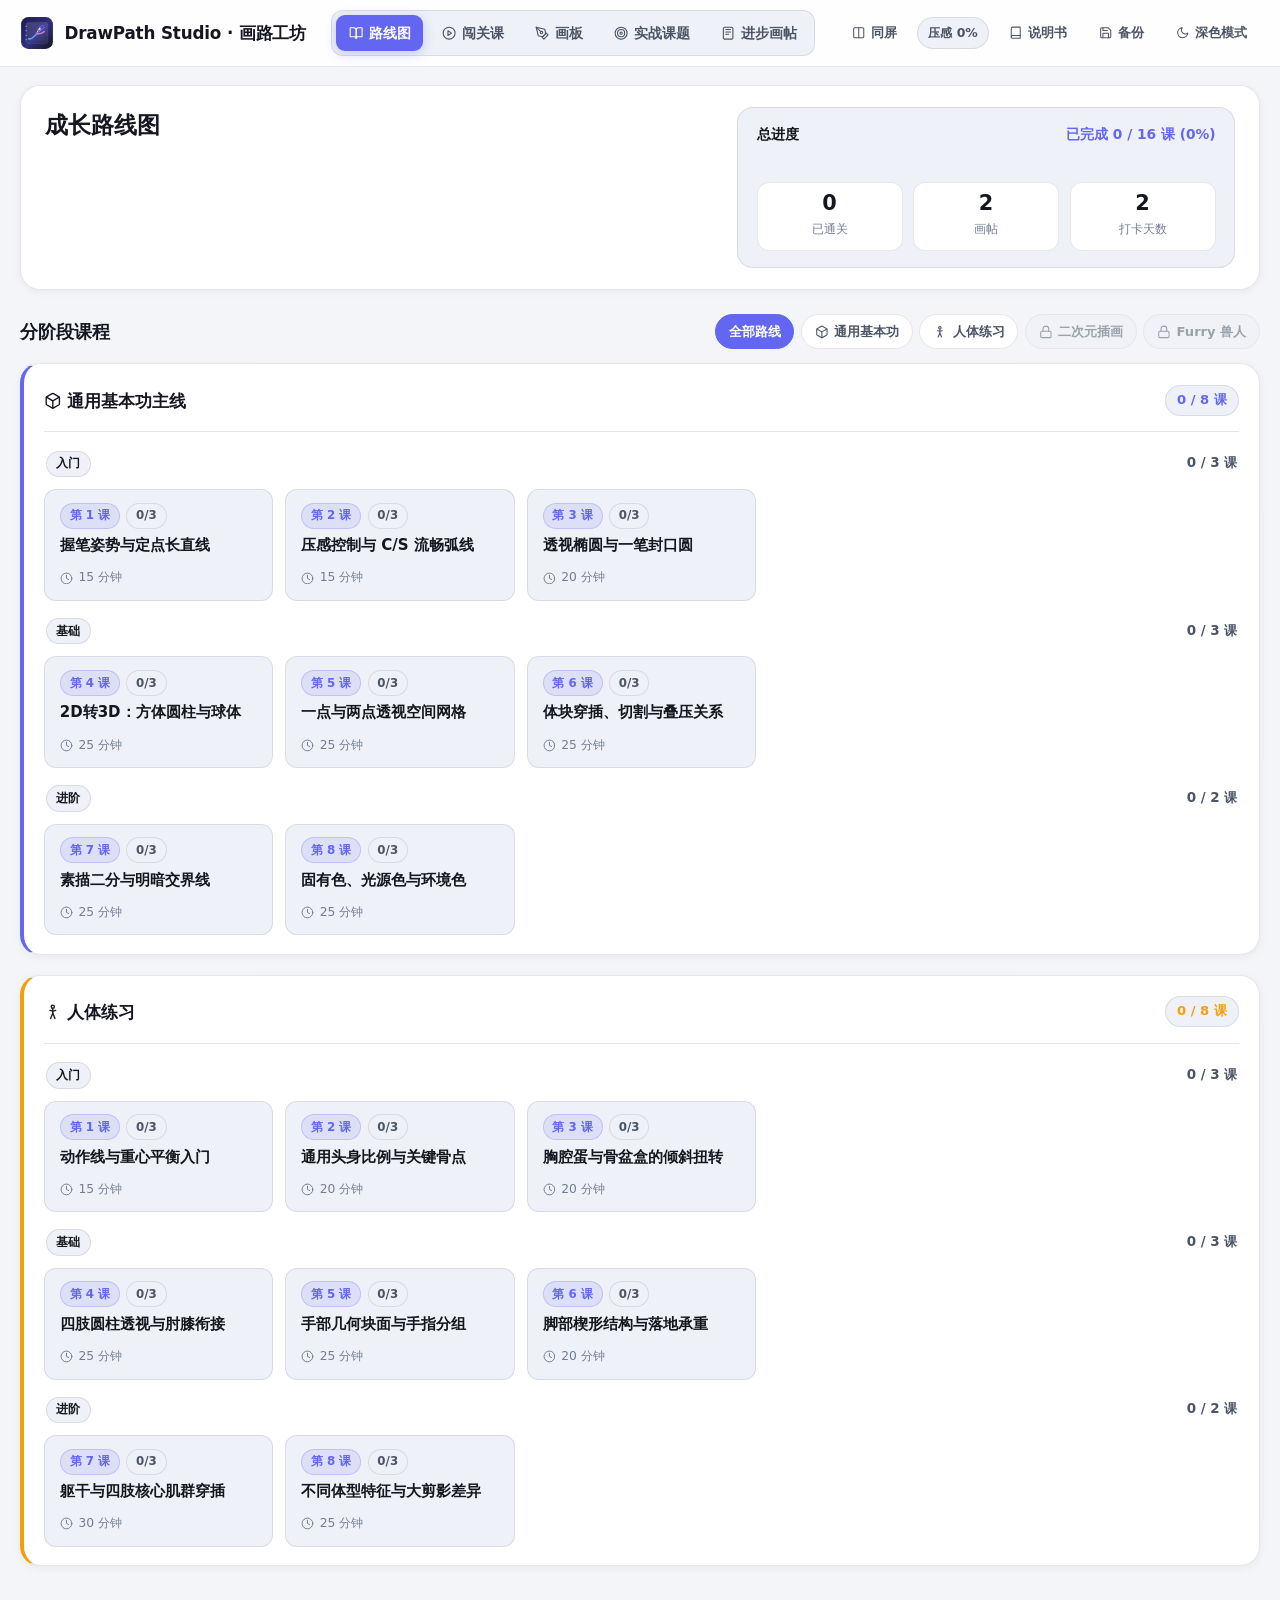
==== commit b8145a4a: "feat(refs,ui): replace abstract practice plates with 41 open-licensed refs and streamline UI copy" ====
--- a/index.html
+++ b/index.html
@@ -20,22 +20,21 @@
       <img src="./assets/icon.svg" alt="" class="brand-logo" width="34" height="34">
       <div class="brand-copy">
         <h1>DrawPath Studio · 画路工坊</h1>
-        <span class="brand-subtitle">零基础绘画路线 · iPad/数位板压感练习 · 红线复盘画帖</span>
       </div>
     </div>
 
     <nav class="main-nav" aria-label="主功能导航">
       <button type="button" class="nav-tab active" data-view="roadmap">
         <svg class="ui-icon" viewBox="0 0 24 24" fill="none" stroke="currentColor" stroke-width="1.85" stroke-linecap="round" stroke-linejoin="round" aria-hidden="true" focusable="false"><path d="M2 3h6a4 4 0 0 1 4 4v14a3 3 0 0 0-3-3H2z"/><path d="M22 3h-6a4 4 0 0 0-4 4v14a3 3 0 0 1 3-3h7z"/></svg>
-        <span>学习说明书 &amp; 路线图</span>
+        <span>路线图</span>
       </button>
       <button type="button" class="nav-tab" data-view="lessons">
         <svg class="ui-icon" viewBox="0 0 24 24" fill="none" stroke="currentColor" stroke-width="1.85" stroke-linecap="round" stroke-linejoin="round" aria-hidden="true" focusable="false"><circle cx="12" cy="12" r="10"/><polygon points="10 8 16 12 10 16 10 8"/></svg>
-        <span>精选视频 &amp; 闯关课</span>
+        <span>闯关课</span>
       </button>
       <button type="button" class="nav-tab" data-view="canvas">
         <svg class="ui-icon" viewBox="0 0 24 24" fill="none" stroke="currentColor" stroke-width="1.85" stroke-linecap="round" stroke-linejoin="round" aria-hidden="true" focusable="false"><path d="m12 19 7-7 3 3-7 7-3-3z"/><path d="m18 13-1.5-7.5L2 2l3.5 14.5L13 18l5-5z"/><path d="m2 2 7.586 7.586"/><circle cx="11" cy="11" r="2"/></svg>
-        <span>压感练习 &amp; 红线画板</span>
+        <span>画板</span>
       </button>
       <button type="button" class="nav-tab" data-view="challenges">
         <svg class="ui-icon" viewBox="0 0 24 24" fill="none" stroke="currentColor" stroke-width="1.85" stroke-linecap="round" stroke-linejoin="round" aria-hidden="true" focusable="false"><circle cx="12" cy="12" r="10"/><circle cx="12" cy="12" r="6"/><circle cx="12" cy="12" r="2"/></svg>
@@ -43,76 +42,65 @@
       </button>
       <button type="button" class="nav-tab" data-view="journal">
         <svg class="ui-icon" viewBox="0 0 24 24" fill="none" stroke="currentColor" stroke-width="1.85" stroke-linecap="round" stroke-linejoin="round" aria-hidden="true" focusable="false"><rect x="4" y="2" width="16" height="20" rx="2"/><path d="M8 6h8"/><path d="M8 10h8"/><path d="M8 14h5"/></svg>
-        <span>进步画帖 &amp; 对比</span>
+        <span>进步画帖</span>
       </button>
     </nav>
 
     <div class="header-actions">
-      <button type="button" id="btn-split-mode" class="btn btn-ghost btn-sm" aria-pressed="false" title="宽屏同屏模式：左边看课程或实战课题，右边直接画板练习">
+      <button type="button" id="btn-split-mode" class="btn btn-ghost btn-sm" aria-pressed="false" aria-label="切换同屏边看边练模式" title="同屏边看边练">
         <svg class="ui-icon" viewBox="0 0 24 24" fill="none" stroke="currentColor" stroke-width="1.85" stroke-linecap="round" stroke-linejoin="round" aria-hidden="true" focusable="false"><rect x="3" y="3" width="18" height="18" rx="2"/><line x1="12" y1="3" x2="12" y2="21"/></svg>
-        <span>同屏边看边练</span>
-      </button>
-      <span id="live-pressure-pill" class="pressure-pill" aria-live="polite">压感就绪 · 0%</span>
+        <span>同屏</span>
+      </button>
+      <span id="live-pressure-pill" class="pressure-pill" aria-live="polite">压感 0%</span>
       <button type="button" id="btn-open-onboarding" class="btn btn-ghost btn-sm">
         <svg class="ui-icon" viewBox="0 0 24 24" fill="none" stroke="currentColor" stroke-width="1.85" stroke-linecap="round" stroke-linejoin="round" aria-hidden="true" focusable="false"><path d="M4 19.5A2.5 2.5 0 0 1 6.5 17H20"/><path d="M6.5 2H20v20H6.5A2.5 2.5 0 0 1 4 19.5v-15A2.5 2.5 0 0 1 6.5 2z"/></svg>
-        <span>新手说明书</span>
+        <span>说明书</span>
       </button>
       <button type="button" id="btn-open-backup" class="btn btn-ghost btn-sm">
         <svg class="ui-icon" viewBox="0 0 24 24" fill="none" stroke="currentColor" stroke-width="1.85" stroke-linecap="round" stroke-linejoin="round" aria-hidden="true" focusable="false"><path d="M19 21H5a2 2 0 0 1-2-2V5a2 2 0 0 1 2-2h11l5 5v11a2 2 0 0 1-2 2z"/><polyline points="17 21 17 13 7 13 7 21"/><polyline points="7 3 7 8 15 8"/></svg>
-        <span>备份 / App安装</span>
+        <span>备份</span>
       </button>
       <button type="button" id="btn-theme-toggle" class="btn btn-ghost btn-sm" aria-label="切换浅色或深色主题">
         <svg class="ui-icon" viewBox="0 0 24 24" fill="none" stroke="currentColor" stroke-width="1.85" stroke-linecap="round" stroke-linejoin="round" aria-hidden="true" focusable="false"><circle cx="12" cy="12" r="9"/><path d="M12 3a9 9 0 0 0 0 18z" fill="currentColor" stroke="none"/></svg>
-        <span>切换主题</span>
+        <span>主题</span>
       </button>
     </div>
   </header>
 
   <main id="app-main" class="app-main">
-    <!-- View 1: Roadmap & Onboarding -->
+    <!-- View 1: Roadmap -->
     <section id="view-roadmap" class="view-section active" aria-labelledby="heading-roadmap">
       <div class="roadmap-hero">
         <div class="roadmap-hero-copy">
-          <h2 id="heading-roadmap">学习说明书 &amp; 成长路线图</h2>
-          <p class="section-lead">零注册、纯本地离线可用。用「结构推导图鉴 → 20分钟叠底图控笔 → 水平翻转与红线复盘 → 进步画帖对比」取代盲目死磕。</p>
+          <h2 id="heading-roadmap">成长路线图</h2>
         </div>
 
         <div class="roadmap-stats-card">
           <div class="progress-summary-row">
-            <label for="overall-progress-bar">总通关进度</label>
-            <span id="overall-progress-text" class="progress-text">已完成 0 / 16 课 (0%)</span>
+            <label for="overall-progress-bar">总进度</label>
+            <span id="overall-progress-text" class="progress-text">0 / 16 课 (0%)</span>
           </div>
           <progress id="overall-progress-bar" value="0" max="100" style="--brand-hue: 250;"></progress>
           <div class="stats-grid">
             <div class="stat-tile">
               <strong id="stat-completed-lessons" class="stat-value">0</strong>
-              <span class="stat-label">已通关课程</span>
+              <span class="stat-label">已通关</span>
             </div>
             <div class="stat-tile">
               <strong id="stat-journal-count" class="stat-value">0</strong>
-              <span class="stat-label">进步画帖</span>
+              <span class="stat-label">画帖</span>
             </div>
             <div class="stat-tile">
               <strong id="stat-streak-days" class="stat-value">0</strong>
-              <span class="stat-label">累计打卡天数</span>
+              <span class="stat-label">打卡天数</span>
             </div>
           </div>
         </div>
       </div>
-
-      <section class="roadmap-block" aria-label="新手上手指南">
-        <details id="onboarding-details" class="onboarding-collapsible">
-          <summary class="onboarding-summary-bar">
-            <svg class="ui-icon" viewBox="0 0 24 24" fill="none" stroke="currentColor" stroke-width="1.85" stroke-linecap="round" stroke-linejoin="round" aria-hidden="true" focusable="false"><path d="M4 19.5A2.5 2.5 0 0 1 6.5 17H20"/><path d="M6.5 2H20v20H6.5A2.5 2.5 0 0 1 4 19.5v-15A2.5 2.5 0 0 1 6.5 2z"/></svg>
-            <span>新手 4 步极简上手指南（点击展开，不占主视野）</span>
-          </summary>
-          <div id="onboarding-cards-container" class="onboarding-grid"></div>
-        </details>
-      </section>
 
       <section class="roadmap-block" aria-labelledby="heading-skill-tree">
         <div class="section-header-row">
-          <h3 id="heading-skill-tree">分阶段技能树路线</h3>
+          <h3 id="heading-skill-tree">分阶段课程</h3>
           <div class="track-filter-group" role="group" aria-label="按绘画路线筛选">
             <button type="button" class="track-filter-btn active" data-track="all">全部路线</button>
             <button type="button" class="track-filter-btn" data-track="core">
@@ -123,13 +111,13 @@
               <svg class="ui-icon" viewBox="0 0 24 24" fill="none" stroke="currentColor" stroke-width="1.85" stroke-linecap="round" stroke-linejoin="round" aria-hidden="true" focusable="false"><circle cx="12" cy="5" r="2.2"/><path d="M12 8v6"/><path d="m8 10 4 1 4-1"/><path d="m9 21 3-7 3 7"/></svg>
               <span>人体练习</span>
             </button>
-            <button type="button" class="track-filter-btn is-locked" disabled title="底图与课程完善中，暂未开放">
+            <button type="button" class="track-filter-btn is-locked" disabled aria-label="二次元插画，暂未开放" title="暂未开放">
               <svg class="ui-icon" viewBox="0 0 24 24" fill="none" stroke="currentColor" stroke-width="1.85" stroke-linecap="round" stroke-linejoin="round" aria-hidden="true" focusable="false"><rect x="3" y="11" width="18" height="11" rx="2"/><path d="M7 11V7a5 5 0 0 1 10 0v4"/></svg>
-              <span>二次元插画 (待完善)</span>
+              <span>二次元插画</span>
             </button>
-            <button type="button" class="track-filter-btn is-locked" disabled title="底图与课程完善中，暂未开放">
+            <button type="button" class="track-filter-btn is-locked" disabled aria-label="Furry 兽人，暂未开放" title="暂未开放">
               <svg class="ui-icon" viewBox="0 0 24 24" fill="none" stroke="currentColor" stroke-width="1.85" stroke-linecap="round" stroke-linejoin="round" aria-hidden="true" focusable="false"><rect x="3" y="11" width="18" height="11" rx="2"/><path d="M7 11V7a5 5 0 0 1 10 0v4"/></svg>
-              <span>Furry 兽人 (待完善)</span>
+              <span>Furry 兽人</span>
             </button>
           </div>
         </div>
@@ -140,16 +128,16 @@
     <!-- View 2: Lessons & Video Practice -->
     <section id="view-lessons" class="view-section" aria-labelledby="heading-lessons">
       <div class="view-toolbar-bar">
-        <h2 id="heading-lessons">精选视频 &amp; 闯关课</h2>
+        <h2 id="heading-lessons">闯关课</h2>
         <div class="lessons-filter-controls">
           <div class="inline-control">
-            <label for="lesson-track-select">筛选分支：</label>
+            <label for="lesson-track-select">分支：</label>
             <select id="lesson-track-select">
-              <option value="all">全部课程</option>
-              <option value="core">通用基本功主线</option>
+              <option value="all">全部路线</option>
+              <option value="core">通用基本功</option>
               <option value="figure">人体练习</option>
-              <option value="anime" disabled>二次元角色插画 (待完善暂锁)</option>
-              <option value="furry" disabled>Furry / 兽人专项 (待完善暂锁)</option>
+              <option value="anime" disabled>二次元插画（暂未开放）</option>
+              <option value="furry" disabled>Furry 兽人（暂未开放）</option>
             </select>
           </div>
           <div class="inline-control">
@@ -167,7 +155,7 @@
       <div class="lessons-layout">
         <aside id="lesson-list-sidebar" class="lesson-list-sidebar" aria-label="课程列表"></aside>
         <div id="lesson-detail-container" class="lesson-detail-container">
-          <div class="empty-state">请从左侧选择一节闯关课开始学习。</div>
+          <div class="empty-state">请从左侧选择课程</div>
         </div>
       </div>
     </section>
@@ -175,8 +163,15 @@
     <!-- View 3: Pressure-Sensitive Canvas & Redline Studio -->
     <section id="view-canvas" class="view-section" aria-labelledby="heading-canvas">
       <div class="canvas-workspace-header">
-        <h2 id="heading-canvas">压感练习 &amp; 红线画板</h2>
-        <span class="workspace-tips">快捷键：Ctrl+Z 撤销 · Ctrl+Y 重做 · H 水平翻转 · 支持 Apple Pencil 轻压与倾斜侧锋</span>
+        <div class="heading-with-icon">
+          <h2 id="heading-canvas">画板</h2>
+          <span class="info-tip-wrap">
+            <button type="button" class="info-tip-btn" interestfor="canvas-shortcuts-tip" popovertarget="canvas-shortcuts-tip" popovertargetaction="show" aria-label="画板快捷键与 Apple Pencil 操作提示">
+              <svg class="ui-icon" viewBox="0 0 24 24" fill="none" stroke="currentColor" stroke-width="1.85" stroke-linecap="round" stroke-linejoin="round" aria-hidden="true" focusable="false"><circle cx="12" cy="12" r="10"/><line x1="12" y1="16" x2="12" y2="12"/><line x1="12" y1="8" x2="12.01" y2="8"/></svg>
+            </button>
+            <div id="canvas-shortcuts-tip" class="info-tip-popover" popover="hint"><code>Ctrl+Z</code> 撤销 · <code>Ctrl+Y</code> 重做 · <code>H</code> 水平翻转 · 支持 Apple Pencil 轻压与侧锋</div>
+          </span>
+        </div>
       </div>
 
       <div class="canvas-toolbar canvas-toolbar-primary" role="toolbar" aria-label="画笔、颜色与压感工具栏">
@@ -269,21 +264,21 @@
 
         <div class="toolbar-group">
           <input type="file" id="upload-redline-input" accept="image/*" hidden>
-          <button type="button" id="btn-upload-redline" class="btn btn-sm">
+          <button type="button" id="btn-upload-redline" class="btn btn-sm" title="导入外部图片并在正稿层红线批注">
             <svg class="ui-icon" viewBox="0 0 24 24" fill="none" stroke="currentColor" stroke-width="1.85" stroke-linecap="round" stroke-linejoin="round" aria-hidden="true" focusable="false"><path d="M20 20a2 2 0 0 0 2-2V8a2 2 0 0 0-2-2h-7.9a2 2 0 0 1-1.69-.9L9.6 3.9A2 2 0 0 0 7.93 3H4a2 2 0 0 0-2 2v13a2 2 0 0 0 2 2Z"/></svg>
-            <span>导入外部作品画红线</span>
-          </button>
-          <button type="button" id="btn-open-3d-modal" class="btn btn-sm btn-accent-subtle" title="打开 Sketchfab 3D 模型与外部 3D 摆姿舱">
+            <span>导入红线图</span>
+          </button>
+          <button type="button" id="btn-open-3d-modal" class="btn btn-sm btn-accent-subtle" title="打开 Sketchfab 与外部 3D 模型参考舱">
             <svg class="ui-icon" viewBox="0 0 24 24" fill="none" stroke="currentColor" stroke-width="1.85" stroke-linecap="round" stroke-linejoin="round" aria-hidden="true" focusable="false"><path d="M21 8a2 2 0 0 0-1-1.73l-7-4a2 2 0 0 0-2 0l-7 4A2 2 0 0 0 3 8v8a2 2 0 0 0 1 1.73l7 4a2 2 0 0 0 2 0l7-4A2 2 0 0 0 21 16Z"/><path d="m3.3 7 8.7 5 8.7-5"/><path d="M12 22V12"/></svg>
-            <span>3D 模型参考舱</span>
-          </button>
-          <button type="button" id="btn-paste-clipboard-ref" class="btn btn-sm" title="将刚截取的 3D 模型截图 (Ctrl+V) 粘贴为半透明练习底图或悬浮参考">
+            <span>3D 参考</span>
+          </button>
+          <button type="button" id="btn-paste-clipboard-ref" class="btn btn-sm" title="粘贴剪贴板图片 (Ctrl+V) 为底图或参考">
             <svg class="ui-icon" viewBox="0 0 24 24" fill="none" stroke="currentColor" stroke-width="1.85" stroke-linecap="round" stroke-linejoin="round" aria-hidden="true" focusable="false"><rect x="8" y="2" width="8" height="4" rx="1"/><path d="M16 4h2a2 2 0 0 1 2 2v14a2 2 0 0 1-2 2H6a2 2 0 0 1-2-2V6a2 2 0 0 1 2-2h2"/></svg>
-            <span>粘贴3D截图 (Ctrl+V)</span>
-          </button>
-          <button type="button" id="btn-toggle-ref-pinboard" class="btn btn-sm" aria-pressed="false" title="打开或关闭画板角落悬浮参考图小窗">
+            <span>粘贴参考</span>
+          </button>
+          <button type="button" id="btn-toggle-ref-pinboard" class="btn btn-sm" aria-pressed="false" title="打开或关闭画板角落悬浮参考小窗">
             <svg class="ui-icon" viewBox="0 0 24 24" fill="none" stroke="currentColor" stroke-width="1.85" stroke-linecap="round" stroke-linejoin="round" aria-hidden="true" focusable="false"><line x1="12" y1="17" x2="12" y2="22"/><path d="M5 17h14v-1.76a2 2 0 0 0-1.11-1.79l-1.78-.9A2 2 0 0 1 15 10.76V6h1a2 2 0 0 0 0-4H8a2 2 0 0 0 0 4h1v4.76a2 2 0 0 1-1.11 1.79l-1.78.9A2 2 0 0 0 5 15.24Z"/></svg>
-            <span>悬浮参考窗</span>
+            <span>参考窗</span>
           </button>
         </div>
 
@@ -296,7 +291,7 @@
             </label>
           </div>
           <div class="layer-chip">
-            <button type="button" class="layer-btn" data-layer="ink">正稿/红线层</button>
+            <button type="button" class="layer-btn" data-layer="ink">正稿/红线</button>
             <label class="layer-eye" title="显示或隐藏正稿/红线层">
               <input type="checkbox" id="toggle-layer-ink" checked aria-label="显示正稿/红线层">
               <svg class="ui-icon" viewBox="0 0 24 24" fill="none" stroke="currentColor" stroke-width="1.85" stroke-linecap="round" stroke-linejoin="round" aria-hidden="true" focusable="false"><path d="M2 12s3-7 10-7 10 7 10 7-3 7-10 7-10-7-10-7Z"/><circle cx="12" cy="12" r="3"/></svg>
@@ -305,9 +300,9 @@
         </div>
 
         <div class="toolbar-group canvas-actions-group">
-          <button type="button" id="btn-flip-horizontal" class="btn btn-sm" aria-pressed="false">
+          <button type="button" id="btn-flip-horizontal" class="btn btn-sm" aria-pressed="false" title="水平翻转检查左右对称与重心 (H)">
             <svg class="ui-icon" viewBox="0 0 24 24" fill="none" stroke="currentColor" stroke-width="1.85" stroke-linecap="round" stroke-linejoin="round" aria-hidden="true" focusable="false"><path d="M8 3H5a2 2 0 0 0-2 2v14c0 1.1.9 2 2 2h3"/><path d="M16 3h3a2 2 0 0 1 2 2v14a2 2 0 0 1-2 2h-3"/><path d="M12 20v2"/><path d="M12 14v2"/><path d="M12 8v2"/><path d="M12 2v2"/></svg>
-            <span>水平翻转查崩坏</span>
+            <span>水平翻转</span>
           </button>
           <button type="button" id="btn-canvas-undo" class="btn btn-sm">
             <svg class="ui-icon" viewBox="0 0 24 24" fill="none" stroke="currentColor" stroke-width="1.85" stroke-linecap="round" stroke-linejoin="round" aria-hidden="true" focusable="false"><path d="M3 7v6h6"/><path d="M21 17a9 9 0 0 0-9-9 9 9 0 0 0-6 2.3L3 13"/></svg>
@@ -317,17 +312,17 @@
             <svg class="ui-icon" viewBox="0 0 24 24" fill="none" stroke="currentColor" stroke-width="1.85" stroke-linecap="round" stroke-linejoin="round" aria-hidden="true" focusable="false"><path d="M21 7v6h-6"/><path d="M3 17a9 9 0 0 1 9-9 9 9 0 0 1 6 2.3L21 13"/></svg>
             <span>重做</span>
           </button>
-          <button type="button" id="btn-canvas-clear" class="btn btn-sm btn-danger-ghost">
+          <button type="button" id="btn-canvas-clear" class="btn btn-sm btn-danger-ghost" title="清空当前激活图层（可用撤销恢复）">
             <svg class="ui-icon" viewBox="0 0 24 24" fill="none" stroke="currentColor" stroke-width="1.85" stroke-linecap="round" stroke-linejoin="round" aria-hidden="true" focusable="false"><path d="M3 6h18"/><path d="M19 6v14c0 1-1 2-2 2H7c-1 0-2-1-2-2V6"/><path d="M8 6V4c0-1 1-2 2-2h4c1 0 2 1 2 2v2"/></svg>
-            <span>清空当前层</span>
+            <span>清空图层</span>
           </button>
           <button type="button" id="btn-save-to-journal" class="btn btn-primary btn-sm">
             <svg class="ui-icon" viewBox="0 0 24 24" fill="none" stroke="currentColor" stroke-width="1.85" stroke-linecap="round" stroke-linejoin="round" aria-hidden="true" focusable="false"><path d="M19 21H5a2 2 0 0 1-2-2V5a2 2 0 0 1 2-2h11l5 5v11a2 2 0 0 1-2 2z"/><polyline points="17 21 17 13 7 13 7 21"/><polyline points="7 3 7 8 15 8"/></svg>
-            <span>存入进步画帖</span>
+            <span>存入画帖</span>
           </button>
           <button type="button" id="btn-download-png" class="btn btn-sm">
             <svg class="ui-icon" viewBox="0 0 24 24" fill="none" stroke="currentColor" stroke-width="1.85" stroke-linecap="round" stroke-linejoin="round" aria-hidden="true" focusable="false"><path d="M21 15v4a2 2 0 0 1-2 2H5a2 2 0 0 1-2-2v-4"/><polyline points="7 10 12 15 17 10"/><line x1="12" y1="15" x2="12" y2="3"/></svg>
-            <span>导出PNG</span>
+            <span>导出 PNG</span>
           </button>
         </div>
       </div>
@@ -363,8 +358,7 @@
           <div class="pinboard-body">
             <img id="pinboard-img" class="pinboard-img" alt="参考图预览" hidden>
             <div id="pinboard-empty-hint" class="pinboard-empty-hint">
-              <p><strong>还没贴入参考图</strong></p>
-              <p>按 <code>Ctrl+V</code> 粘贴 3D 截图（如 Posemaniacs / PoseMy.Art / JustSketch.me），或点击上方 <strong>换图</strong> 上传参考图。</p>
+              <p><code>Ctrl+V</code> 粘贴参考或点击 <strong>换图</strong></p>
             </div>
           </div>
         </aside>
@@ -381,27 +375,21 @@
     <!-- View 4: Combined Practice Challenges & Random Prompt Generator -->
     <section id="view-challenges" class="view-section" aria-labelledby="heading-challenges">
       <div class="view-toolbar-bar">
-        <div>
-          <h2 id="heading-challenges" class="heading-with-icon">
-            <svg class="ui-icon" viewBox="0 0 24 24" fill="none" stroke="currentColor" stroke-width="1.85" stroke-linecap="round" stroke-linejoin="round" aria-hidden="true" focusable="false"><circle cx="12" cy="12" r="10"/><circle cx="12" cy="12" r="6"/><circle cx="12" cy="12" r="2"/></svg>
-            <span>实战课题 &amp; 综合创作挑战</span>
-          </h2>
-          <p class="section-sub">把学到的结构、人体与光影串起来画整张练习，支持一键带构图框进画板或用外部 App 交作业。</p>
-        </div>
+        <h2 id="heading-challenges" class="heading-with-icon">
+          <svg class="ui-icon" viewBox="0 0 24 24" fill="none" stroke="currentColor" stroke-width="1.85" stroke-linecap="round" stroke-linejoin="round" aria-hidden="true" focusable="false"><circle cx="12" cy="12" r="10"/><circle cx="12" cy="12" r="6"/><circle cx="12" cy="12" r="2"/></svg>
+          <span>实战课题</span>
+        </h2>
       </div>
 
       <div id="challenge-random-card" class="challenge-random-card">
         <div class="challenge-random-header">
-          <div>
-            <h3 class="heading-with-icon">
-              <svg class="ui-icon" viewBox="0 0 24 24" fill="none" stroke="currentColor" stroke-width="1.85" stroke-linecap="round" stroke-linejoin="round" aria-hidden="true" focusable="false"><polyline points="16 3 21 3 21 8"/><line x1="4" y1="20" x2="21" y2="3"/><polyline points="21 16 21 21 16 21"/><line x1="15" y1="15" x2="21" y2="21"/><line x1="4" y1="4" x2="9" y2="9"/></svg>
-              <span>随机灵感出题器</span>
-            </h3>
-            <p class="section-sub">不知道画什么？抽一道「构图 + 画风 + 姿态 + 光影」组合题直接开练！</p>
-          </div>
-          <button type="button" id="btn-roll-challenge" class="btn btn-primary">
+          <h3 class="heading-with-icon">
             <svg class="ui-icon" viewBox="0 0 24 24" fill="none" stroke="currentColor" stroke-width="1.85" stroke-linecap="round" stroke-linejoin="round" aria-hidden="true" focusable="false"><polyline points="16 3 21 3 21 8"/><line x1="4" y1="20" x2="21" y2="3"/><polyline points="21 16 21 21 16 21"/><line x1="15" y1="15" x2="21" y2="21"/><line x1="4" y1="4" x2="9" y2="9"/></svg>
-            <span>随机抽一道综合题</span>
+            <span>随机出题</span>
+          </h3>
+          <button type="button" id="btn-roll-challenge" class="btn btn-primary btn-sm">
+            <svg class="ui-icon" viewBox="0 0 24 24" fill="none" stroke="currentColor" stroke-width="1.85" stroke-linecap="round" stroke-linejoin="round" aria-hidden="true" focusable="false"><polyline points="16 3 21 3 21 8"/><line x1="4" y1="20" x2="21" y2="3"/><polyline points="21 16 21 21 16 21"/><line x1="15" y1="15" x2="21" y2="21"/><line x1="4" y1="4" x2="9" y2="9"/></svg>
+            <span>换一题</span>
           </button>
         </div>
         <div id="random-challenge-output" class="random-challenge-output"></div>
@@ -419,8 +407,8 @@
           <option value="all">全部路线</option>
           <option value="core">通用基本功</option>
           <option value="figure">人体练习</option>
-          <option value="anime" disabled>二次元插画 (待完善暂锁)</option>
-          <option value="furry" disabled>Furry 兽人 (待完善暂锁)</option>
+          <option value="anime" disabled>二次元插画（暂未开放）</option>
+          <option value="furry" disabled>Furry 兽人（暂未开放）</option>
         </select>
       </div>
 
@@ -431,17 +419,16 @@
     <section id="view-journal" class="view-section" aria-labelledby="heading-journal">
       <div class="view-toolbar-bar">
         <div class="journal-title-block">
-          <h2 id="heading-journal">进步画帖 &amp; 对比墙</h2>
-          <p class="section-sub">把网页控笔练图、Procreate/CSP 外部临摹和红线复盘按时间线存下来，随时生成前后对比分享卡。</p>
+          <h2 id="heading-journal">进步画帖</h2>
         </div>
         <div class="journal-actions">
           <button type="button" id="btn-new-external-post" class="btn btn-primary">
             <svg class="ui-icon" viewBox="0 0 24 24" fill="none" stroke="currentColor" stroke-width="1.85" stroke-linecap="round" stroke-linejoin="round" aria-hidden="true" focusable="false"><path d="M21 15v4a2 2 0 0 1-2 2H5a2 2 0 0 1-2-2v-4"/><polyline points="17 8 12 3 7 8"/><line x1="12" y1="3" x2="12" y2="15"/></svg>
-            <span>上传外部App作品打卡</span>
+            <span>上传外部作品</span>
           </button>
           <button type="button" id="btn-open-compare" class="btn btn-secondary">
             <svg class="ui-icon" viewBox="0 0 24 24" fill="none" stroke="currentColor" stroke-width="1.85" stroke-linecap="round" stroke-linejoin="round" aria-hidden="true" focusable="false"><rect x="3" y="4" width="7" height="16" rx="1.5"/><rect x="14" y="4" width="7" height="16" rx="1.5"/></svg>
-            <span>前后进步对比 &amp; 生成分享卡</span>
+            <span>前后对比</span>
           </button>
         </div>
       </div>
@@ -451,8 +438,8 @@
           <option value="all">全部路线</option>
           <option value="core">通用基本功</option>
           <option value="figure">人体练习</option>
-          <option value="anime" disabled>二次元插画 (待完善暂锁)</option>
-          <option value="furry" disabled>Furry 兽人 (待完善暂锁)</option>
+          <option value="anime" disabled>二次元插画（暂未开放）</option>
+          <option value="furry" disabled>Furry 兽人（暂未开放）</option>
         </select>
 
         <select id="journal-filter-source" aria-label="按来源筛选画帖">
@@ -678,50 +665,57 @@
     </div>
     <div class="dialog-body backup-dialog-body">
       <section class="backup-section">
-        <h3>1. 纯本地数据备份与跨设备迁移 (零注册)</h3>
-        <p>你的所有课程打卡进度、收藏视频与进步画帖图片都保存在浏览器本地 IndexedDB 中，不会上传任何服务器。换设备（例如从电脑同步到 iPad）或清理浏览器前，建议导出 JSON 备份：</p>
+        <div class="heading-with-icon">
+          <h3>本地数据备份与迁移</h3>
+          <span class="info-tip-wrap">
+            <button type="button" class="info-tip-btn" interestfor="backup-storage-tip" popovertarget="backup-storage-tip" popovertargetaction="show" aria-label="查看本地存储与迁移说明">
+              <svg class="ui-icon" viewBox="0 0 24 24" fill="none" stroke="currentColor" stroke-width="1.85" stroke-linecap="round" stroke-linejoin="round" aria-hidden="true" focusable="false"><circle cx="12" cy="12" r="10"/><line x1="12" y1="16" x2="12" y2="12"/><line x1="12" y1="8" x2="12.01" y2="8"/></svg>
+            </button>
+            <div id="backup-storage-tip" class="info-tip-popover" popover="hint">进度、收藏视频与画帖均存在当前浏览器本地 IndexedDB 中，不会上传服务器；跨设备同步或重装浏览器前请导出 JSON 备份。</div>
+          </span>
+        </div>
         <div class="backup-actions-row">
           <button type="button" id="btn-export-json" class="btn btn-primary">
             <svg class="ui-icon" viewBox="0 0 24 24" fill="none" stroke="currentColor" stroke-width="1.85" stroke-linecap="round" stroke-linejoin="round" aria-hidden="true" focusable="false"><path d="M21 15v4a2 2 0 0 1-2 2H5a2 2 0 0 1-2-2v-4"/><polyline points="17 8 12 3 7 8"/><line x1="12" y1="3" x2="12" y2="15"/></svg>
-            <span>导出完整 JSON 备份</span>
+            <span>导出 JSON 备份</span>
           </button>
           <div class="import-group">
-            <input type="file" id="input-import-json" accept="application/json">
+            <input type="file" id="input-import-json" accept="application/json" aria-label="选择 JSON 备份文件">
             <button type="button" id="btn-import-json" class="btn btn-secondary">
               <svg class="ui-icon" viewBox="0 0 24 24" fill="none" stroke="currentColor" stroke-width="1.85" stroke-linecap="round" stroke-linejoin="round" aria-hidden="true" focusable="false"><path d="M21 15v4a2 2 0 0 1-2 2H5a2 2 0 0 1-2-2v-4"/><polyline points="7 10 12 15 17 10"/><line x1="12" y1="15" x2="12" y2="3"/></svg>
-              <span>恢复导入备份</span>
+              <span>导入覆盖恢复</span>
             </button>
           </div>
         </div>
+        <p class="danger-hint">导入将覆盖当前本地进度与画帖，操作不可撤销。</p>
       </section>
 
       <section class="backup-section">
-        <h3>2. 安装为 iPad / 桌面独立 App (支持离线练习)</h3>
-        <div class="pwa-guide-grid">
-          <div class="pwa-guide-card">
-            <h4 class="heading-with-icon">
-              <svg class="ui-icon" viewBox="0 0 24 24" fill="none" stroke="currentColor" stroke-width="1.85" stroke-linecap="round" stroke-linejoin="round" aria-hidden="true" focusable="false"><rect x="5" y="2" width="14" height="20" rx="2"/><line x1="12" y1="18" x2="12.01" y2="18"/></svg>
-              <span>iPad / iPhone (Safari)</span>
-            </h4>
-            <ol>
-              <li>用 Safari 打开本站（建议使用 HTTPS 或本地局域网地址）。</li>
-              <li>点击浏览器右上角的 <strong>「分享」</strong> 图标（方框带向上箭头）。</li>
-              <li>在菜单中往下滑，选择 <strong>「添加到主屏幕」</strong> → 点击「添加」。</li>
-              <li>从桌面图标启动即可全屏无地址栏，配合 Apple Pencil 防误触顺滑练画！</li>
-            </ol>
-          </div>
-          <div class="pwa-guide-card">
-            <h4 class="heading-with-icon">
-              <svg class="ui-icon" viewBox="0 0 24 24" fill="none" stroke="currentColor" stroke-width="1.85" stroke-linecap="round" stroke-linejoin="round" aria-hidden="true" focusable="false"><rect x="2" y="3" width="20" height="14" rx="2"/><line x1="8" y1="21" x2="16" y2="21"/><line x1="12" y1="17" x2="12" y2="21"/></svg>
-              <span>Windows / macOS (Chrome / Edge)</span>
-            </h4>
-            <ol>
-              <li>在地址栏右侧找到 <strong>「安装 DrawPath Studio」</strong> 图标（带加号的电脑/应用图标）。</li>
-              <li>点击 <strong>「安装」</strong>，网站会作为独立窗口程序出现在桌面或开始菜单。</li>
-              <li>支持数位板 Wintab / Windows Ink 真实压感，无网环境下也能查看教程与画图！</li>
-            </ol>
-          </div>
-        </div>
+        <details class="backup-pwa-details">
+          <summary>添加到主屏幕 / 安装桌面独立离线 App (PWA)</summary>
+          <div class="pwa-guide-grid">
+            <div class="pwa-guide-card">
+              <h4 class="heading-with-icon">
+                <svg class="ui-icon" viewBox="0 0 24 24" fill="none" stroke="currentColor" stroke-width="1.85" stroke-linecap="round" stroke-linejoin="round" aria-hidden="true" focusable="false"><rect x="5" y="2" width="14" height="20" rx="2"/><line x1="12" y1="18" x2="12.01" y2="18"/></svg>
+                <span>iPad / iPhone (Safari)</span>
+              </h4>
+              <ol>
+                <li>在 Safari 点击右上角「分享」→「添加到主屏幕」。</li>
+                <li>从桌面图标启动即可全屏无地址栏，配合 Apple Pencil 离线练习。</li>
+              </ol>
+            </div>
+            <div class="pwa-guide-card">
+              <h4 class="heading-with-icon">
+                <svg class="ui-icon" viewBox="0 0 24 24" fill="none" stroke="currentColor" stroke-width="1.85" stroke-linecap="round" stroke-linejoin="round" aria-hidden="true" focusable="false"><rect x="2" y="3" width="20" height="14" rx="2"/><line x1="8" y1="21" x2="16" y2="21"/><line x1="12" y1="17" x2="12" y2="21"/></svg>
+                <span>Windows / macOS (Chrome / Edge)</span>
+              </h4>
+              <ol>
+                <li>点击地址栏右侧「安装」图标即可作为独立窗口运行。</li>
+                <li>支持数位板 Wintab / Windows Ink 压感，离线可用。</li>
+              </ol>
+            </div>
+          </div>
+        </details>
       </section>
     </div>
     <div class="dialog-footer">
@@ -736,7 +730,7 @@
     <div class="dialog-header">
       <h2 id="title-3d-studio" class="heading-with-icon">
         <svg class="ui-icon" viewBox="0 0 24 24" fill="none" stroke="currentColor" stroke-width="1.85" stroke-linecap="round" stroke-linejoin="round" aria-hidden="true" focusable="false"><path d="M21 8a2 2 0 0 0-1-1.73l-7-4a2 2 0 0 0-2 0l-7 4A2 2 0 0 0 3 8v8a2 2 0 0 0 1 1.73l7 4a2 2 0 0 0 2 0l7-4A2 2 0 0 0 21 16Z"/><path d="m3.3 7 8.7 5 8.7-5"/><path d="M12 22V12"/></svg>
-        <span>3D 模型旋转参考舱 · Sketchfab &amp; 三大摆姿站</span>
+        <span>3D 参考舱</span>
       </h2>
       <form method="dialog">
         <button type="submit" class="dialog-close-btn" aria-label="关闭弹窗">✕</button>
@@ -746,10 +740,10 @@
       <div class="pose3d-topbar">
         <div id="pose3d-preset-pills" class="pose3d-preset-pills" role="group" aria-label="精选教学 3D 模型预设"></div>
         <form id="pose3d-search-form" class="pose3d-search-bar">
-          <input type="search" id="pose3d-search-input" placeholder="输入 Sketchfab 关键词（如 Asaro / Loomis / Torso）或直接粘贴模型链接…" aria-label="搜索 Sketchfab 3D 模型或粘贴链接">
+          <input type="search" id="pose3d-search-input" placeholder="搜 Sketchfab 关键词或粘贴链接…" aria-label="搜索 Sketchfab 3D 模型或粘贴链接">
           <button type="submit" id="btn-pose3d-search" class="btn btn-primary btn-sm">
             <svg class="ui-icon" viewBox="0 0 24 24" fill="none" stroke="currentColor" stroke-width="1.85" stroke-linecap="round" stroke-linejoin="round" aria-hidden="true" focusable="false"><circle cx="11" cy="11" r="8"/><line x1="21" y1="21" x2="16.65" y2="16.65"/></svg>
-            <span>搜 Sketchfab 3D 模型</span>
+            <span>搜索模型</span>
           </button>
         </form>
       </div>
@@ -763,7 +757,7 @@
         <div class="pose3d-stage-actions">
           <button type="button" id="btn-pose3d-dock-split" class="btn btn-secondary btn-sm">
             <svg class="ui-icon" viewBox="0 0 24 24" fill="none" stroke="currentColor" stroke-width="1.85" stroke-linecap="round" stroke-linejoin="round" aria-hidden="true" focusable="false"><rect x="3" y="3" width="18" height="18" rx="2"/><line x1="12" y1="3" x2="12" y2="21"/></svg>
-            <span>开启「左 3D 模型 + 右压感画板」同屏边看边练</span>
+            <span>同屏边看边练</span>
           </button>
         </div>
       </div>
@@ -772,9 +766,14 @@
         <div class="pose3d-external-head">
           <strong class="heading-with-icon">
             <svg class="ui-icon" viewBox="0 0 24 24" fill="none" stroke="currentColor" stroke-width="1.85" stroke-linecap="round" stroke-linejoin="round" aria-hidden="true" focusable="false"><circle cx="12" cy="12" r="10"/><line x1="2" y1="12" x2="22" y2="12"/><path d="M12 2a15.3 15.3 0 0 1 4 10 15.3 15.3 0 0 1-4 10 15.3 15.3 0 0 1-4-10 15.3 15.3 0 0 1 4-10z"/></svg>
-            <span>外部 3D 摆姿站联动（Posemaniacs · PoseMy.Art · JustSketch.me）</span>
+            <span>外部 3D 摆姿站</span>
+            <span class="info-tip-wrap">
+              <button type="button" class="info-tip-btn" interestfor="pose3d-workflow-tip" popovertarget="pose3d-workflow-tip" popovertargetaction="show" aria-label="查看外部 3D 摆姿截取说明">
+                <svg class="ui-icon" viewBox="0 0 24 24" fill="none" stroke="currentColor" stroke-width="1.85" stroke-linecap="round" stroke-linejoin="round" aria-hidden="true" focusable="false"><circle cx="12" cy="12" r="10"/><line x1="12" y1="16" x2="12" y2="12"/><line x1="12" y1="8" x2="12.01" y2="8"/></svg>
+              </button>
+              <div id="pose3d-workflow-tip" class="info-tip-popover" popover="hint">旋转好角度 → 截屏复制 → 回画板按 <code>Ctrl+V</code> 即可设为半透明底图或悬浮参考。</div>
+            </span>
           </strong>
-          <span class="pose3d-workflow-tip">旋转到想练的角度 → Win+Shift+S / iPad 截屏复制 → 在画板按 Ctrl+V 即可一键垫底描结构线或贴到角落悬浮窗对临！</span>
         </div>
         <div id="pose3d-external-sites" class="external-3d-sites-bar"></div>
       </div>
--- a/styles/main.css
+++ b/styles/main.css
@@ -3234,18 +3234,43 @@
   background: color-mix(in srgb, var(--brand) 10%, var(--bg-surface));
 }
 
-/* Crisp bright drafting-paper stage ensures transparent red/blue/navy lineart pops cleanly in both light & dark themes */
+/* Clean neutral gallery mat showcases real studio renders, photographs & classical casts */
 .diagram-plate-stage {
-  background: #ffffff;
-  background-image:
-    radial-gradient(rgba(148, 163, 184, 0.16) 1px, transparent 1px);
-  background-size: 16px 16px;
+  background: #f8fafc;
   display: flex;
   align-items: center;
   justify-content: center;
   padding: 0.75rem;
   min-height: 240px;
   height: 310px;
+}
+
+.diagram-panel-wide {
+  grid-column: 1 / -1;
+}
+
+.diagram-panel-wide .diagram-plate-stage-svg {
+  height: auto;
+  min-height: 180px;
+}
+
+.diagram-panel-wide .diagram-plate-stage-svg svg {
+  max-height: 360px;
+}
+
+.diagram-deck-bar {
+  display: flex;
+  align-items: center;
+  justify-content: space-between;
+  gap: 0.5rem;
+}
+
+.diagram-credit-label {
+  display: inline-flex;
+  align-items: center;
+  gap: 0.25rem;
+  font-size: 0.78rem;
+  color: var(--text-muted);
 }
 
 .diagram-plate-img {
@@ -3513,3 +3538,110 @@
   border-color: var(--brand);
   box-shadow: 0 0 0 1px var(--brand), var(--shadow-sm);
 }
+
+/* Info toggletip (`interestfor` + `popover="hint"` + `@supports` anchor positioning) */
+.info-tip-wrap {
+  display: inline-flex;
+  align-items: center;
+  vertical-align: middle;
+}
+
+.info-tip-btn {
+  appearance: none;
+  display: inline-flex;
+  align-items: center;
+  justify-content: center;
+  width: 24px;
+  height: 24px;
+  padding: 0;
+  border-radius: 999px;
+  border: 1px solid var(--border-subtle);
+  background: transparent;
+  color: var(--text-muted);
+  cursor: pointer;
+  transition: color 0.15s ease, border-color 0.15s ease, background-color 0.15s ease;
+}
+
+.info-tip-btn:hover,
+.info-tip-btn:focus-visible,
+.info-tip-btn:is(:interest-source, .interest-source) {
+  color: var(--brand);
+  border-color: var(--brand);
+  background: color-mix(in srgb, var(--brand) 10%, transparent);
+}
+
+.info-tip-btn .ui-icon {
+  width: 14px;
+  height: 14px;
+}
+
+.info-tip-popover {
+  max-width: min(320px, calc(100vw - 24px));
+  padding: 0.55rem 0.75rem;
+  border-radius: var(--radius-md);
+  border: 1px solid var(--border-strong);
+  background: var(--bg-elevated);
+  color: var(--text-primary);
+  font-size: 0.8rem;
+  line-height: 1.5;
+  box-shadow: var(--shadow-lg, 0 12px 28px rgba(0, 0, 0, 0.28));
+}
+
+.info-tip-popover code {
+  font-size: 0.75rem;
+  padding: 0.08rem 0.3rem;
+  border-radius: 4px;
+  background: var(--bg-surface);
+}
+
+@supports not selector(:popover-open) {
+  [popover]:not(.\:popover-open) {
+    display: none;
+  }
+}
+
+.info-tip-popover:is(:popover-open, .\:popover-open) {
+  display: block;
+}
+
+@supports (position-area: block-end) {
+  .info-tip-popover {
+    inset: auto;
+    margin: 0;
+    margin-block-start: 0.35rem;
+    position-area: block-end span-inline-end;
+    position-try-fallbacks: flip-block, flip-inline, flip-block flip-inline;
+  }
+}
+
+.danger-hint {
+  margin: 0.45rem 0 0;
+  font-size: 0.8rem;
+  font-weight: 600;
+  color: var(--accent-red);
+}
+
+.btn.is-confirming {
+  background: var(--accent-red);
+  border-color: var(--accent-red);
+  color: #ffffff;
+}
+
+.backup-pwa-details {
+  border: 1px solid var(--border-subtle);
+  border-radius: var(--radius-md);
+  padding: 0.6rem 0.85rem;
+  background: var(--bg-surface);
+}
+
+.backup-pwa-details > summary {
+  cursor: pointer;
+  font-weight: 700;
+  font-size: 0.9rem;
+  color: var(--text-primary);
+  list-style-position: inside;
+}
+
+.backup-pwa-details[open] > summary {
+  margin-bottom: 0.75rem;
+}
